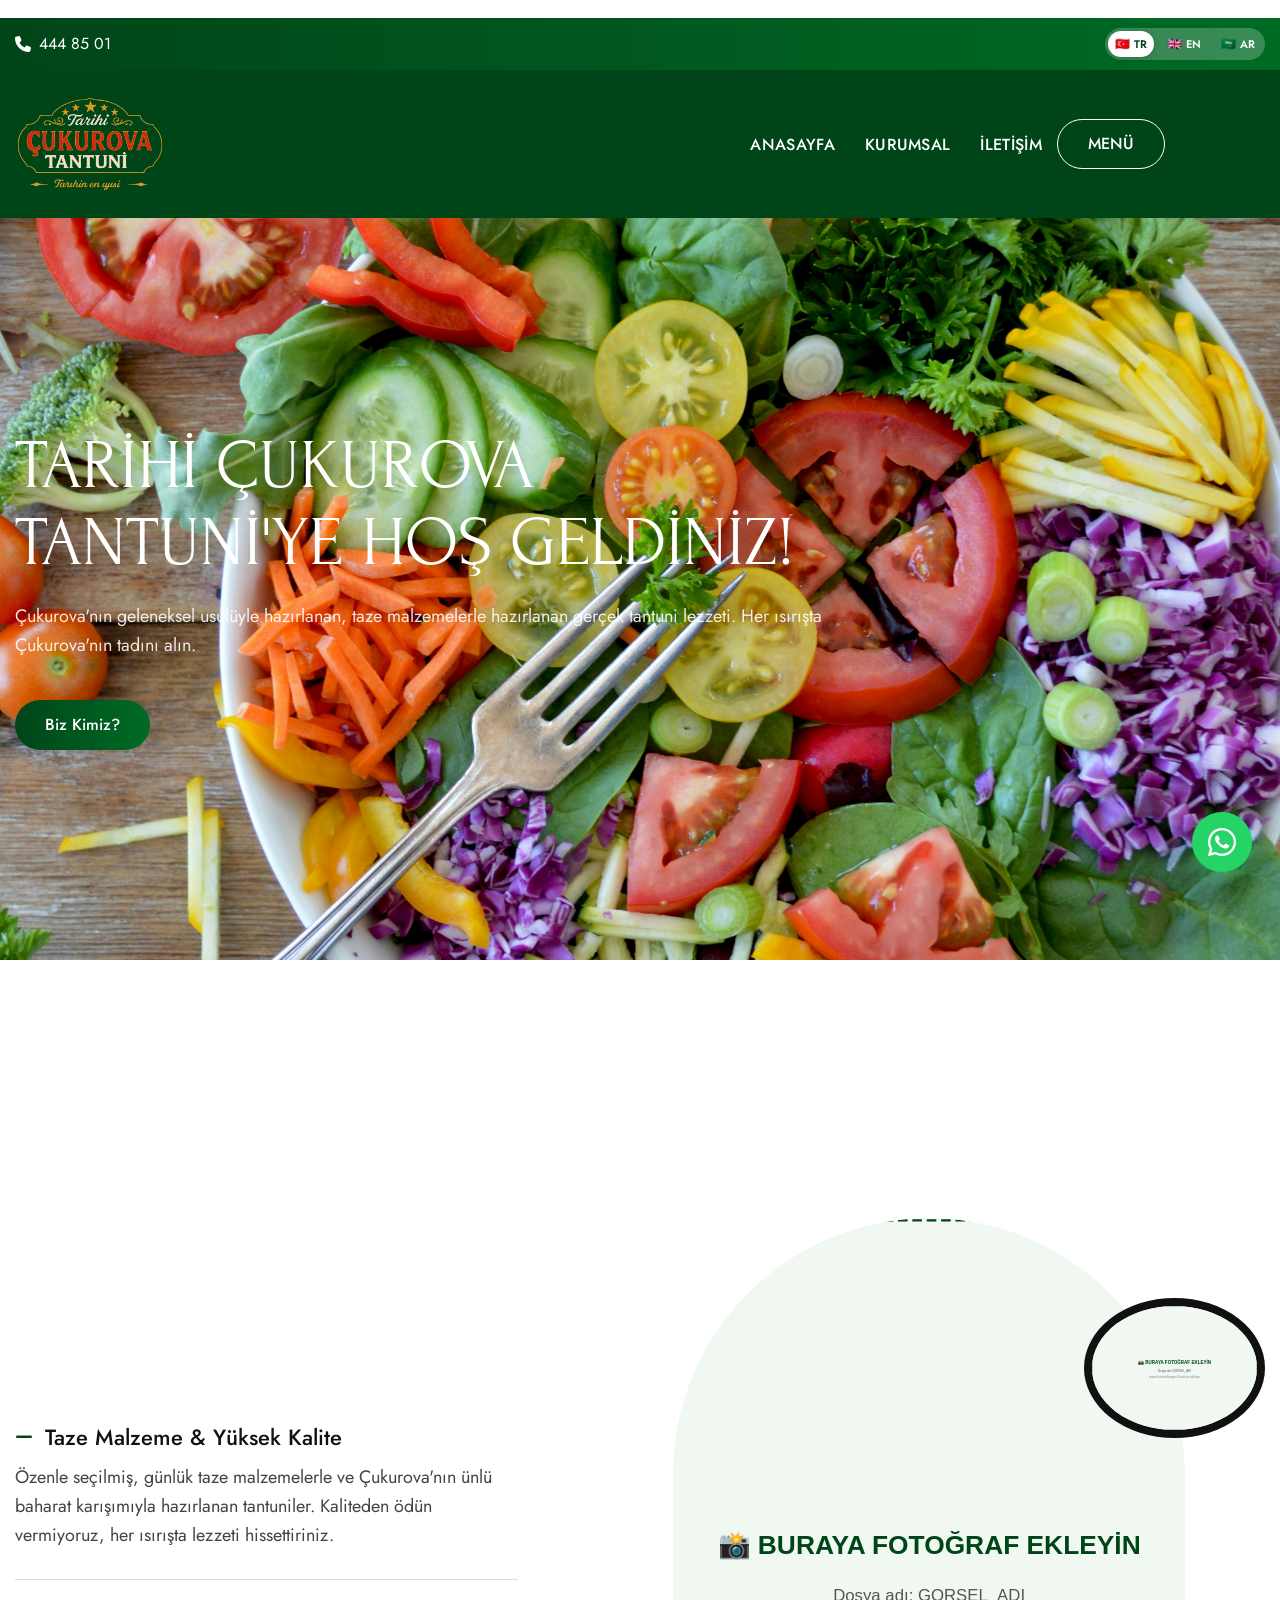
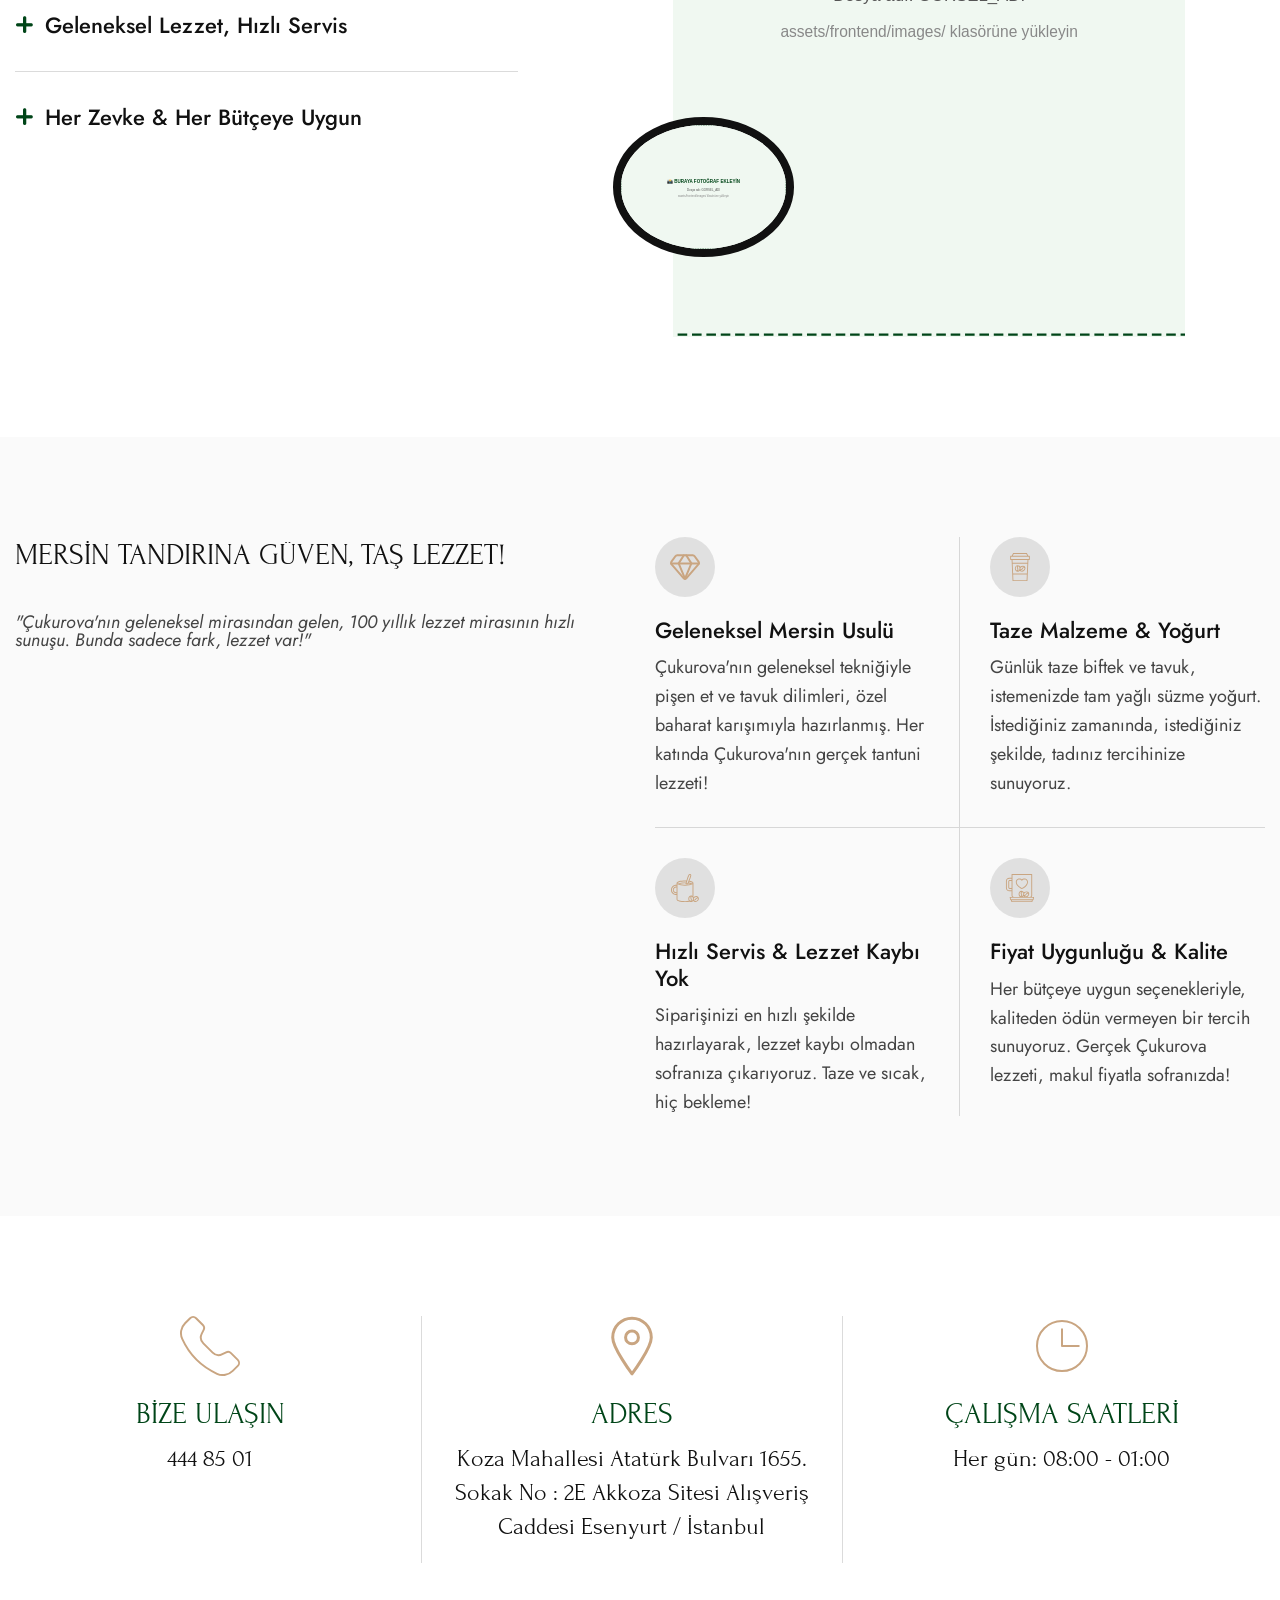
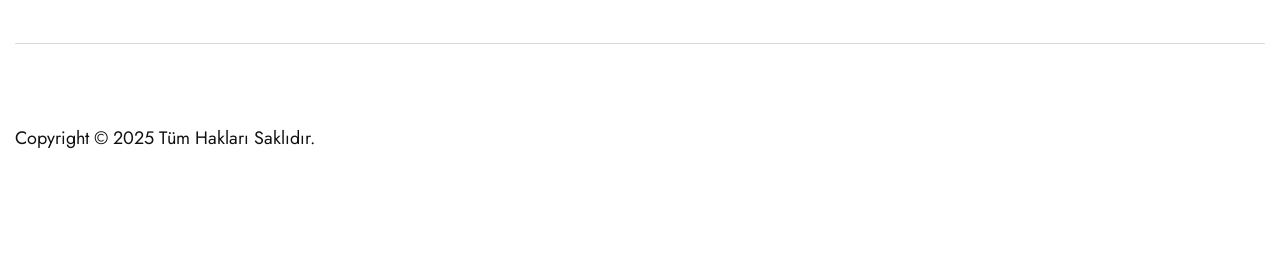
==== index.html @ ad4b55c4 "Moved luuma.com.tr contents to root directory for Vercel deployment" ====
﻿﻿<!DOCTYPE html><html lang="tr"><head>
	<!-- Meta -->
	<meta charset="utf-8">
	<meta http-equiv="X-UA-Compatible" content="IE=edge">
	<meta name="viewport" content="width=device-width, initial-scale=1.0, maximum-scale=1">
	<meta name="description" content="Tarihi Çukurova Tantuni - Çukurova'nın geleneksel usulüyle hazırlanan günlük taze ve nefis tantuni lezzetleri.">
	<meta name="keywords" content="tantuni, çukurova tantuni, tarihi çukurova tantuni, mersin tantuni, dürüm tantuni, lezzetli tantuni">
	<meta name="author" content="Tarihi Çukurova Tantuni">
	<!-- Page Title -->
	<title>Tarihi Çukurova Tantuni - Gerçek Tantuni Lezzeti</title>
	<!-- Favicon Icon -->

	<link rel="icon" href="assets/frontend/images/favicon.ico?v=3" type="image/x-icon">
	<link rel="shortcut icon" href="assets/frontend/images/favicon.ico?v=3" type="image/x-icon">
	<!-- Google Fonts Css-->
	<link rel="preconnect" href="https://fonts.googleapis.com/">
	<link rel="preconnect" href="https://fonts.gstatic.com/" crossorigin="">
	<link href="https://fonts.googleapis.com/css2?family=Forum&family=Jost:ital,wght@0,100..900;1,100..900&display=swap" rel="stylesheet">
	<link rel="stylesheet" href="https://cdnjs.cloudflare.com/ajax/libs/font-awesome/6.7.2/css/all.min.css" crossorigin="anonymous" referrerpolicy="no-referrer">
	<!-- Bootstrap Css -->
	<link href="assets/frontend/css/bootstrap.min_v%3D20260615.css" rel="stylesheet" media="screen">
	<!-- SlickNav Css -->
	<link href="assets/frontend/css/slicknav.min_v%3D20260615.css" rel="stylesheet">
	<!-- Swiper Css -->
	<link rel="stylesheet" href="assets/frontend/css/swiper-bundle.min_v%3D20260615.css">
	<!-- Font Awesome Icon Css-->
	<!-- Animated Css -->
	<link href="assets/frontend/css/animate_v%3D20260615.css" rel="stylesheet">
	<!-- Main Custom Css -->
	<link href="assets/frontend/css/custom_v=20260615.css?v=4" rel="stylesheet" media="screen">
    
	<script>
		var base_url="https://cukurovatantuni.com/";
	</script>

</head>
<body>


<!-- Topbar Section Start -->
<div class="topbar">
	<div class="container">
		<div class="row align-items-center">
			<div class="col-7 col-md-9">
				<!-- Topbar Contact Information Start -->
				<div class="topbar-contact-info">
					<ul>
						<li><a href="tel:4448501"><i class="fa-solid fa-phone" style="margin-right:8px;"></i>444 85 01</a></li>
						<li class="d-none"><img src="assets/frontend/images/icon-location.svg" alt="">8502 Preston Rd. Inglewood, Maine 98380</li>
					</ul>
				</div>
				<!-- Topbar Contact Information End -->
			</div>

			<div class="col-5 col-md-3">
				<!-- Topbar Language Start -->
				<div class="topbar-language-box notranslate" translate="no">
					<div class="topbar-language-switch notranslate" translate="no" aria-label="Dil seçimi">
						<button type="button" class="lang-flag-btn notranslate" translate="no" data-lang="tr" aria-label="Türkçe">
							<span class="flag-emoji" translate="no">🇹🇷</span><span class="lang-text" translate="no">TR</span>
						</button>
						<button type="button" class="lang-flag-btn notranslate" translate="no" data-lang="en" aria-label="English">
							<span class="flag-emoji" translate="no">🇬🇧</span><span class="lang-text" translate="no">EN</span>
						</button>
						<button type="button" class="lang-flag-btn notranslate" translate="no" data-lang="ar" aria-label="العربية">
							<span class="flag-emoji" translate="no">🇸🇦</span><span class="lang-text" translate="no">AR</span>
						</button>
					</div>
					<div id="google_translate_element"></div>
				</div>
				<!-- Topbar Language End -->
			</div>
		</div>
	</div>
</div>
<!-- Topbar Section End -->

<!-- Header Start -->
<header class="main-header">
	<div class="header-sticky">
		<nav class="navbar navbar-expand-lg">
			<div class="container">
				<!-- Logo Start -->
				<a class="navbar-brand" href="index.html">
					<img width="150" src="assets/frontend/images/logo.png?v=3" alt="Tarihi Çukurova Tantuni">
				</a>
				<!-- Logo End -->

				<!-- Main Menu Start -->
				<div class="collapse navbar-collapse main-menu">
					<div class="nav-menu-wrapper">
						<ul class="navbar-nav mr-auto" id="menu">
						<li class="nav-item"><a class="nav-link" href="index.html">ANASAYFA</a></li>
						<li class="nav-item"><a class="nav-link" href="kurumsal/index.html">KURUMSAL</a></li>
					<li class="nav-item highlighted-menu"><a class="nav-link" href="menu/index.html" role="menuitem" tabindex="0">MENÜ</a></li>
					<li class="nav-item"><a class="nav-link" href="iletisim/index.html">İLETİŞİM</a></li>
					<div class="header-button-box">
						<!-- Header Btn Start -->
					<div class="header-btn">
						<a href="menu/index.html" class="btn-default btn-highlighted">MENÜ</a>
					</div>
					<!-- Header Btn End -->

						<!-- Header Sidebar Btn Start -->
						<div class="header-sidebar-btn">
							<!-- Toggle Button trigger modal Start -->
							<button class="btn btn-popup" type="button" data-bs-toggle="offcanvas" data-bs-target="#offcanvasRight" aria-controls="offcanvasRight"><img src="images/header-sidebar-btn.svg/index.html" alt=""></button>
							<!-- Toggle Button trigger modal End -->

							<!-- Header Sidebar Start -->
							<div class="offcanvas offcanvas-end" tabindex="-1" id="offcanvasRight">
								<button type="button" class="btn-close" data-bs-dismiss="offcanvas" aria-label="Close"></button>

								<!-- Offcanvas Body Start -->
								<div class="offcanvas-body">
									<!-- Header Title Box Start -->
									<div class="header-title-box">
										<h2>TARİHİ ÇUKUROVA TANTUNİ</h2>
										<p>İstanbul Bahçeşehir'de geleneksel Mersin usulü, taze ve kaliteli malzemelerle hazırlanan eşsiz tantuni lezzetini sunuyoruz.</p>
									</div>
									<!-- Header Title Box End -->

									<!-- Header Sidebar Info Start -->
									<div class="header-sidebar-info">
										<h2><a href="tel:4448501">444 85 01</a></h2>
										<ul>
											<li>Koza Mahallesi Atatürk Bulvarı 1655. Sokak No : 2E Akkoza Sitesi Alışveriş Caddesi Esenyurt / İstanbul</li>
										</ul>
									</div>
									<!-- Header Sidebar Info End -->

									<!-- Header Sidebar Timing Start -->
									<div class="header-sidebar-timing">
										<ul>
											<li>Her Gün: 08:00 - 01:00</li>
										</ul>
									</div>
									<!-- Header Sidebar Timing End -->

									<!-- Header Sidebar Social List Start -->
									<div class="header-sidebar-social-list">
										<ul>
											<li><a href="https://www.instagram.com/tarihicukurova.tantuni?igsh=MWNnMGV3MHI3azEzeg==" target="_blank"><i class="fa-brands fa-instagram"></i></a></li>
											<li><a href="#"><i class="fa-brands fa-facebook-f"></i></a></li>
											<li><a href="#"><i class="fa-brands fa-dribbble"></i></a></li>
										</ul>
									</div>
									<!-- Header Sidebar Social List End -->
								</div>
								<!-- Offcanvas Body End -->
							</div>
							<!-- Header Sidebar End -->
						</div>
						<!-- Header Sidebar Btn End -->
					</div>
					<!-- Header Button Box End -->
				</div>
				<!-- Main Menu End -->
				<div class="navbar-toggle"></div>
			</div>
		</nav>
		<div class="responsive-menu"></div>
	</div>
</header>
<!-- Header End -->
   <!-- Hero Section Start -->
   <div class="hero hero-slider-layout">
        <div class="swiper">
            <div class="swiper-wrapper">
                <!-- Hero Slide Start -->
                <div class="swiper-slide">
                    <div class="hero-slide slide-1">
                        <div class="container">
                            <div class="row align-items-center">
                                <div class="col-lg-8 col-md-10">
                                    <!-- Hero Content Start -->
                                    <div class="hero-content">
                                        <!-- Section Title Start -->
                                        <div class="section-title">
                                          
                                            <h1 class="wow fadeInUp" data-wow-delay="0.1s">TARİHİ ÇUKUROVA TANTUNİ'YE HOŞ GELDİNİZ!</h1>
                                            <p class="wow fadeInUp" data-wow-delay="0.2s">Çukurova'nın geleneksel usulüyle hazırlanan, taze malzemelerle hazırlanan gerçek tantuni lezzeti. Her ısırışta Çukurova'nın tadını alın.</p>
                                        </div>
                                        <!-- Section Title End -->
                                        
                                        <!-- Hero Button Start -->
                                        <div class="hero-btn wow fadeInUp" data-wow-delay="0.4s">
                                            <a href="kurumsal/index.html" class="btn-default">Biz Kimiz?</a>
                                         
                                        </div>
                                        <!-- Hero Button End -->
                                    </div>
                                    <!-- Hero Content End -->
                                </div>
                            </div>
                        </div>
                    </div>
                </div>
                <!-- Hero Slide End -->

                <!-- Hero Slide Start -->
                <div class="swiper-slide">
                    <div class="hero-slide slide-2">
                        <div class="container">
                            <div class="row align-items-center">
                                <div class="col-lg-8 col-md-10">
                                    <!-- Hero Content Start -->
                                    <div class="hero-content">
                                        <!-- Section Title Start -->
                                        <div class="section-title">
                                
                                            <h1 class="wow fadeInUp" data-wow-delay="0.1s">TAZELIK VE KALİTE BİR ARADA</h1>
                                            <p class="wow fadeInUp" data-wow-delay="0.2s">Bizim tantunilerimiz sadece yemek değil, Çukurova'nın tarihsel lezzet mirasıdır. Günlük taze malzeme ve özel baharat karışımıyla hazırlıyor, sevgimizle sunuyoruz.</p>
                                        </div>
                                        <!-- Section Title End -->
                                        
                                        <!-- Hero Button Start -->
                                        <div class="hero-btn wow fadeInUp" data-wow-delay="0.4s">
                                            <a href="menu/index.html" class="btn-default">Menüyü Gör</a>
                                        
                                        </div>
                                        <!-- Hero Button End -->
                                    </div>
                                    <!-- Hero Content End -->
                                </div>
                            </div>
                        </div>
                    </div>
                </div>
                <!-- Hero Slide End -->
            </div>
        </div>
    </div>
    <!-- Hero Section End -->

 

    <!-- About us Section Start -->
    <div class="our-offers">
        <div class="container">
            <div class="row align-items-center">
                <div class="col-lg-5">
                    <!-- Our Offers Content Start -->
                    <div class="our-offers-content">
                        <!-- Section Title Start -->
                     
                        <!-- Section Title End -->

                        <!-- Offer Accordian Start -->
                        <div class="offers-accordion" id="offer-accordion">
                            <!-- Offer Accordian Item Start -->
                            <div class="accordion-item wow fadeInUp" data-wow-delay="0.4s">
                                <h2 class="accordion-header" id="offersheading1">
                                    <button class="accordion-button" type="button" data-bs-toggle="collapse" data-bs-target="#offerscollapse1" aria-expanded="true" aria-controls="offerscollapse1">
                                    Taze Malzeme & Yüksek Kalite
                                    </button>
                                </h2>
                                <div id="offerscollapse1" class="accordion-collapse collapse show" aria-labelledby="offersheading1" data-bs-parent="#offer-accordion">
                                    <div class="accordion-body">
                                        <p>Özenle seçilmiş, günlük taze malzemelerle ve Çukurova'nın ünlü baharat karışımıyla hazırlanan tantuniler. Kaliteden ödün vermiyoruz, her ısırışta lezzeti hissettiriniz.</p>
                                    </div>
                                </div>
                            </div>

                            <div class="accordion-item wow fadeInUp" data-wow-delay="0.8s">
                                <h2 class="accordion-header" id="offersheading3">
                                    <button class="accordion-button collapsed" type="button" data-bs-toggle="collapse" data-bs-target="#offerscollapse3" aria-expanded="true" aria-controls="offerscollapse3">
                                    Geleneksel Lezzet, Hızlı Servis
                                    </button>
                                </h2>
                                <div id="offerscollapse3" class="accordion-collapse collapse" aria-labelledby="offersheading3" data-bs-parent="#offer-accordion">
                                    <div class="accordion-body">
                                        <p>Yüz yıldan daha eski Çukurova geleneksel usulüyle hazırlanan tantunilerimiz, modern hizmet anlayışıyla sizin sofranıza getiriliyor. Lezzet kaybı yok, sadece tat var!</p>
                                    </div>
                                </div>
                            </div>


                            <!-- Offer Accordian Item End -->
                            
                            <!-- Offer Accordian Item Start -->
                            <div class="accordion-item wow fadeInUp" data-wow-delay="0.6s">
                                <h2 class="accordion-header" id="offersheading2">
                                    <button class="accordion-button collapsed" type="button" data-bs-toggle="collapse" data-bs-target="#offerscollapse2" aria-expanded="true" aria-controls="offerscollapse2">
                                    Her Zevke & Her Bütçeye Uygun
                                    </button>
                                </h2>
                                <div id="offerscollapse2" class="accordion-collapse collapse" aria-labelledby="offersheading2" data-bs-parent="#offer-accordion">
                                    <div class="accordion-body">
                                        <p>Et, tavuk, dürüm, somun ekmek... Her bütçeye ve her zevke uygun seçenekler sunuyoruz. Dolu bir öğün mı, hafif bir atıştırmalık mı? Seçim sizin!</p>
                                    </div>
                                </div>
                            </div>
                            <!-- Offer Accordian Item End -->
                            
                            <!-- Offer Accordian Item Start -->
                           
                            <!-- Offer Accordian Item End -->
                        </div>
                        <!-- Offer Accordian End -->

                      
                        <!-- Offer Button End -->
                    </div>
                    <!-- Our Offers Content End -->
                </div>
                
                <div class="col-lg-7">
                    <!-- Our Offer Images Start -->
                    <div class="our-offers-images">
                        <!-- Offer Image Start -->
                        <div class="offer-image">
                            <figure class="image-anime">
                                <img src="assets/frontend/images/gorsel-yer-tutucusu.svg" alt="Tarihi Çukurova Tantuni">
                            </figure>
                        </div>
                        <!-- Offer Image End -->
                        
                        <!-- Offer Circle Image 1 Start -->
                        <div class="offer-circle-image-1">
                            <figure class="image-anime">
                                <img src="assets/frontend/images/gorsel-yer-tutucusu.svg" alt="Tarihi Çukurova Tantuni">
                            </figure>
                        </div>  
                        <!-- Offer Circle Image 1 End -->
                        
                        <!-- Offer Circle Image 2 Start -->
                        <div class="offer-circle-image-2">
                            <figure class="image-anime">
                                <img src="assets/frontend/images/gorsel-yer-tutucusu.svg" alt="Tarihi Çukurova Tantuni">
                            </figure>
                        </div>
                        <!-- Offer Circle Image 2 End -->
                    </div>
                    <!-- Our Offer Images End -->
                </div>
            </div>
        </div>
    </div>
    <!-- About us Section End -->

    <!-- Why Choose Us Section Start -->
    <div class="why-choose-us light-bg-section">
        <div class="container">
            <div class="row">
                <div class="col-lg-6">
                    <!-- Why Choose Content Start -->
                    <div class="why-choose-content">
                        <!-- Section Title Start -->
                        <div class="section-title">
                         
                            <h2 class="wow fadeInUp" data-wow-delay="0.1s">MERSİN TANDIRINA GÜVEN, TAŞ LEZZET!</h2>
                        </div>
                        <!-- Section Title End -->

                        <!-- Why Choose Button Start -->
                        <div class="why-choose-btn wow fadeInUp" data-wow-delay="0.2s">
                           <i>"Çukurova'nın geleneksel mirasından gelen, 100 yıllık lezzet mirasının hızlı sunuşu. Bunda sadece fark, lezzet var!"</i>
                        </div>
                        <!-- Why Choose Button End -->
                    </div>
                    <!-- Why Choose Content End -->
                </div>

                <div class="col-lg-6">
                    <!-- Why Choose List Start -->
                    <div class="why-choose-list wow fadeInUp" data-wow-delay="0.2s">
                        <!-- Why Choose Item Start -->
                        <div class="why-choose-item">
                            <div class="icon-box">
                                <img src="assets/frontend/images/icon-our-value.svg" alt="">
                            </div>
                            <div class="why-choose-item-content">
                                <h3>Geleneksel Mersin Usulü</h3>
                                <p>Çukurova'nın geleneksel tekniğiyle pişen et ve tavuk dilimleri, özel baharat karışımıyla hazırlanmış. Her katında Çukurova'nın gerçek tantuni lezzeti!</p>
                            </div>
                        </div>
                        <!-- Why Choose Item End -->

                        <!-- Why Choose Item Start -->
                        <div class="why-choose-item">
                            <div class="icon-box">
                                <img src="assets/frontend/images/icon-why-choose-2.svg" alt="">
                            </div>
                            <div class="why-choose-item-content">
                                <h3>Taze Malzeme & Yoğurt</h3>
                                <p>Günlük taze biftek ve tavuk, istemenizde tam yağlı süzme yoğurt. İstediğiniz zamanında, istediğiniz şekilde, tadınız tercihinize sunuyoruz.</p>
                            </div>
                        </div>
                        <!-- Why Choose Item End -->

                        <!-- Why Choose Item Start -->
                        <div class="why-choose-item">
                            <div class="icon-box">
                                <img src="assets/frontend/images/icon-why-choose-3.svg" alt="">
                            </div>
                            <div class="why-choose-item-content">
                                <h3>Hızlı Servis & Lezzet Kaybı Yok</h3>
                                <p>Siparişinizi en hızlı şekilde hazırlayarak, lezzet kaybı olmadan sofranıza çıkarıyoruz. Taze ve sıcak, hiç bekleme!</p>
                            </div>
                        </div>
                        <!-- Why Choose Item End -->

                        <!-- Why Choose Item Start -->
                        <div class="why-choose-item">
                            <div class="icon-box">
                                <img src="assets/frontend/images/icon-why-choose-4.svg" alt="">
                            </div>
                            <div class="why-choose-item-content">
                                <h3>Fiyat Uygunluğu & Kalite</h3>
                                <p>Her bütçeye uygun seçenekleriyle, kaliteden ödün vermeyen bir tercih sunuyoruz. Gerçek Çukurova lezzeti, makul fiyatla sofranızda!</p>
                            </div>
                        </div>
                        <!-- Why Choose Item End -->


                      
                        <!-- Why Choose Item End -->
                    </div>
                    <!-- Why Choose List End -->
                </div>
            </div>
        </div>
    </div>
    <!-- Why Choose Us Section End -->


    <!-- Our Pricing Section End -->
     <!-- Instagram Bölümü - Şimdilik Gizli (ileride aktif edilebilir) -->
     <div class="row ig d-none" style="display:none !important;">

<!-- Elfsight Instagram Feed | Untitled Instagram Feed -->
<div class="elfsight-app-528a0d3a-6e86-4a70-9814-89edbe15efd9" data-elfsight-app-lazy=""></div>

     </div>
     <!-- Instagram Bölümü Sonu -->

     

    <!-- Interactive Process Layout Start -->
    <div class="interactive interactive-process-layout d-none">
        <!-- Interactive Process Wrapper Start -->
        <div class="interactive-interactive-process-wrapper interactive-wrapper">
            <div class="interactive-con">
                <!-- Interactive Inner Grid Start -->
                <div class="interactive-con-inner interactive-grid">
                    <!-- Interactive Process Item Start -->
                    <div class="interactive-process-item">
                        <div class="interactive-inner-process activate" data-index="0">
                            <div class="process-content-wap">
                                <div class="process-inner-content-wap">
                                    <p>Open for dining</p>
                                    <h2><a href="#">Full catering</a></h2>
                                </div>
                            </div>
                        </div>
                    </div>
                    <!-- Interactive Process Item End -->
                    
                    <!-- Interactive Process Item Start -->
                    <div class="interactive-process-item">
                        <div class="interactive-inner-process" data-index="1">
                            <div class="process-content-wap">
                                <div class="process-inner-content-wap">
                                    <p>Rituals for focus, health &amp; slowness</p>
                                    <h2><a href="#">Tea selection</a></h2>
                                </div>
                            </div>
                        </div>
                    </div>
                    <!-- Interactive Process Item End -->

                    <!-- Interactive Process Item Start -->
                    <div class="interactive-process-item">
                        <div class="interactive-inner-process" data-index="2">
                            <div class="process-content-wap">
                                <div class="process-inner-content-wap">
                                    <p>Book now</p>
                                    <h2><a href="#">Private dining</a></h2>
                                </div>
                            </div>
                        </div>
                    </div>
                    <!-- Interactive Process Item End -->
                    
                    <!-- Interactive Process Item Start -->
                    <div class="interactive-process-item">
                        <div class="interactive-inner-process" data-index="3">
                            <div class="process-content-wap">
                                <div class="process-inner-content-wap">
                                    <p>Come's to diner now</p>
                                    <h2><a href="#">Laguna beach</a></h2>
                                </div>
                            </div>
                        </div>
                    </div>
                    <!-- Interactive Process Item End -->
                </div>
                <!-- Interactive Inner Grid End -->

                <!-- Interactive Process Image Start -->
                <div class="interactive-process-list-image">
                    <div class="interactive-process-image img-0 show" data-bg="images/interactive-process-image-1.jpg" style="background-image: url('images/interactive-process-image-1.jpg/index.html');"></div>
                    <div class="interactive-process-image img-1" data-bg="images/interactive-process-image-2.jpg" style="background-image: url('images/interactive-process-image-2.jpg/index.html');"></div>
                    <div class="interactive-process-image img-2" data-bg="images/interactive-process-image-3.jpg" style="background-image: url('images/interactive-process-image-3.jpg/index.html');"></div>
                    <div class="interactive-process-image img-3" data-bg="images/interactive-process-image-4.jpg" style="background-image: url('images/interactive-process-image-4.jpg/index.html');"></div>
                </div>
                <!-- Interactive Process Image End -->
            </div>
        </div>
        <!-- Interactive Process Wrapper End -->
    </div>
    <!-- Interactive Process Layout End -->



<!-- Main Footer Section Start -->
<footer class="main-footer parallaxie">
	<div class="container">
		<div class="row">
			<div class="col-lg-12">
				<!-- Footer Contact List Start -->
				<div class="footer-contact-list">
					<!-- Footer Contact Item Start -->
					<div class="footer-contact-item">
						<div class="icon-box">
							<img src="assets/frontend/images/icon-phone-accent.svg" alt="">
						</div>
						<div class="footer-contact-detail">
							<h3>BİZE ULAŞIN</h3>
							<p><a href="tel:4448501">444 85 01</a></p>
						</div>
						
					</div>
					<!-- Footer Contact Item End -->

					<!-- Footer Contact Item Start -->
					<div class="footer-contact-item ">
						<div class="icon-box">
							<img src="assets/frontend/images/icon-location-accent.svg" alt="">
						</div>
						<div class="footer-contact-detail">
							<h3>ADRES</h3>
							<p>Koza Mahallesi Atatürk Bulvarı 1655. Sokak No : 2E Akkoza Sitesi Alışveriş Caddesi Esenyurt / İstanbul</p>
						</div>
						
					</div>
					<!-- Footer Contact Item End -->

					<!-- Footer Contact Item Start -->
					<div class="footer-contact-item">
						<div class="icon-box">
							<img src="assets/frontend/images/icon-clock-accent.svg" alt="">
						</div>
						<div class="footer-contact-detail">
							<h3>ÇALIŞMA SAATLERİ</h3>
							<p>Her gün: 08:00 - 01:00</p>

						</div>
					
					</div>
					<!-- Footer Contact Item End -->
				</div>
				<!-- Footer Contact List End -->
			</div>

			<div class="col-lg-12">
				<!-- Footer Copyright Start -->
				<div class="footer-copyright">
					<!-- Footer Copyright Text Start -->
					<div class="footer-copyright-text order-md-1 order-1">
						<p>Copyright © 2025 Tüm Hakları Saklıdır. </p>
					</div>
					<!-- Footer Copyright Text End -->

					<!-- Footer Logo Start -->
					<div class="footer-logo order-md-2 order-1">
				
					</div>
					<!-- Footer Logo End -->

					<!-- Footer Social Links Start -->
					
					<!-- Footer Social Links End -->
				</div>
				<!-- Footer Copyright End -->
			</div>
		</div>
	</div>
</footer>
<!-- Main Footer Section End -->

<!-- Jquery Library File -->
<script src="assets/frontend/js/jquery-3.7.1.min_v%3D20260615.js"></script>
<!-- Bootstrap js file -->
<script src="assets/frontend/js/bootstrap.min_v%3D20260615.js"></script>
<!-- SlickNav js file -->
<script src="assets/frontend/js/jquery.slicknav_v%3D20260615.js"></script>
<!-- Swiper js file -->
<script src="assets/frontend/js/swiper-bundle.min_v%3D20260615.js"></script>
<!-- Isotop js file -->
<script src="assets/frontend/js/isotope.min_v%3D20260615.js"></script>
<!-- SmoothScroll -->
<script src="assets/frontend/js/gsap.min_v%3D20260615.js"></script>
<script src="assets/frontend/js/ScrollTrigger.min_v%3D20260615.js" defer></script>
<!-- Wow js file -->
<script src="assets/frontend/js/wow.min_v%3D20260615.js"></script>
<!-- Main Custom js file -->
<script src="assets/frontend/js/function_v%3D20260615.js"></script>
<script>
	function googleTranslateElementInit() {
		new google.translate.TranslateElement({
			pageLanguage: 'tr',
			includedLanguages: 'tr,en,ar',
			layout: google.translate.TranslateElement.InlineLayout.SIMPLE,
			autoDisplay: false
		}, 'google_translate_element');
	}

	(function () {
		function setGoogTransCookie(lang) {
			const value = `/tr/${lang}`;
			const secure = location.protocol === 'https:' ? ';secure' : '';
			document.cookie = `googtrans=${value};path=/;max-age=31536000;samesite=lax${secure}`;
			// Bazı kurulumlarda domain cookie de bekleniyor, varsa ayrıca set edelim
			const host = location.hostname;
			if (host && host.indexOf('.') > -1) {
				document.cookie = `googtrans=${value};path=/;domain=.${host};max-age=31536000;samesite=lax${secure}`;
			}
		}

		function getCurrentLang() {
			const match = document.cookie.match(/(?:^|;\s*)googtrans=([^;]+)/);
			if (!match || !match[1]) return 'tr';
			const value = decodeURIComponent(match[1]); // /tr/en
			const parts = value.split('/');
			return parts[2] || 'tr';
		}

		function setActiveLangButton(lang) {
			document.querySelectorAll('.lang-flag-btn').forEach((btn) => {
				btn.classList.toggle('active', btn.getAttribute('data-lang') === lang);
			});
		}

		function applyLang(lang) {
			const combo = document.querySelector('.goog-te-combo');
			setGoogTransCookie(lang);
			if (combo) {
				combo.value = lang;
				combo.dispatchEvent(new Event('change'));
			}
			setActiveLangButton(lang);
			localStorage.setItem('cukurova_topbar_lang', lang);
			return !!combo;
		}

		document.addEventListener('click', function (e) {
			const btn = e.target.closest('.lang-flag-btn');
			if (!btn) return;
			const lang = btn.getAttribute('data-lang') || 'tr';
			const current = getCurrentLang();
			if (current === lang) {
				setActiveLangButton(lang);
				return;
			}
			// Google combo henüz yüklenmediyse kısa bekleme ile tekrar dene
			if (!applyLang(lang)) {
				let tries = 0;
				const t = setInterval(() => {
					tries++;
					if (applyLang(lang) || tries > 20) clearInterval(t);
				}, 150);
			}

			// Cookie tabanlı çevirinin her durumda devreye girmesi için yenile
		});

		document.addEventListener('DOMContentLoaded', function () {
			const savedLang = localStorage.getItem('cukurova_topbar_lang');
			const cookieLang = getCurrentLang();
			const initialLang = savedLang || cookieLang || 'tr';
			setActiveLangButton(initialLang);

			let tries = 0;
			const t = setInterval(() => {
				tries++;
				const combo = document.querySelector('.goog-te-combo');
				if (combo) {
					if (initialLang && combo.value !== initialLang) {
						combo.value = initialLang;
						combo.dispatchEvent(new Event('change'));
					}
					clearInterval(t);
				}
				if (tries > 40) clearInterval(t);
			}, 150);
		});
	})();
</script>
<script src="https://translate.google.com/translate_a/element.js?cb=googleTranslateElementInit" async></script>


<script>
 const observer = new MutationObserver(function(mutations) {
    mutations.forEach(function(mutation) {
      const elfsightLink = document.querySelector('a[href*="elfsight.com"]');
      if (elfsightLink) {
        elfsightLink.remove();
        observer.disconnect();
      }
    });
  });

  observer.observe(document.body, { childList: true, subtree: true });
</script>

<!-- WhatsApp Floating Button -->
<a href="https://wa.me/4448501" target="_blank" class="whatsapp-float" title="WhatsApp ile ulaşın">
    <i class="fa-brands fa-whatsapp"></i>
</a>
<style>
.whatsapp-float {
    position: fixed;
    bottom: 28px;
    right: 28px;
    z-index: 9999;
    background: #25D366;
    color: #fff;
    border-radius: 50%;
    width: 60px;
    height: 60px;
    display: flex;
    align-items: center;
    justify-content: center;
    font-size: 32px;
    box-shadow: 0 4px 20px rgba(37,211,102,0.45);
    transition: transform 0.2s ease, box-shadow 0.2s ease;
    text-decoration: none;
}
.whatsapp-float:hover {
    transform: scale(1.12);
    box-shadow: 0 6px 28px rgba(37,211,102,0.65);
    color: #fff;
}
.whatsapp-float i {
    line-height: 1;
}
</style>
<!-- WhatsApp Floating Button End -->

</body></html>
---- assets/frontend/css/custom_v=20260615.css ----
:root{
	--primary-color				: #111111;
	--secondary-color			: #FFFFFF;
	--text-color				: #444444;
	--accent-color				: #004518;
	--accent-secondary-color	: #006b25;
	--divider-color				: #00000024;
	--dark-divider-color		: #0000001A;
	--error-color				: rgb(230, 87, 87);
	--default-font				: "Jost", serif;
	--accent-font				: "Forum", serif;
}

/************************************/
/*** 	   02. General css		  ***/
/************************************/

html {
	margin-top: 0px !important;
	top: 0px !important;
}

body{
	font-family: var(--default-font);
	font-size: 18px;
	font-weight: 400;
	line-height: 1em;
	background-color: var(--secondary-color);
	color: var(--text-color);
	top: 0px !important; /* Google Translate'in eklediği üst boşluğu engellemek için */
	position: static !important;
}

/* Google Translate üst barını tamamen gizleme */
.skiptranslate,
iframe.goog-te-banner-frame,
.goog-te-banner-frame,
#goog-gt-tt {
	display: none !important;
}

::-webkit-scrollbar-track{
	background-color: var(--primary-color);
	border-left: 1px solid var(--primary-color);
}
::-webkit-scrollbar{
	width: 7px;
	background-color: var(--primary-color);
}
::-webkit-scrollbar-thumb{
	background: var(--accent-color);
}

::selection{
	color: var(--secondary-color);
	background-color: var(--primary-color);
	filter: invert(1);
}

p{
	line-height: 1.6em;
	margin-bottom: 1.4em;
}

h1,
h2,
h3,
h4,
h5,
h6{
	margin : 0;
	font-weight: 500;
	line-height: 1.2em;
	color: var(--primary-color);
}

figure{
	margin: 0;
}

img{
	max-width: 100%;
}

a{
	text-decoration: none;
}

a:hover{
	text-decoration: none;
	outline: 0;
}

a:focus{
	text-decoration: none;
	outline: 0;
}

html,
body{
	width: 100%;
	overflow-x: clip;
}

.container{
	max-width: 1300px;
}

.container,
.container-fluid,
.container-lg,
.container-md,
.container-sm,
.container-xl,
.container-xxl{
    padding-right: 15px;
    padding-left: 15px;
}

.image-anime{
	position: relative;
	overflow: hidden;
}

.image-anime:after{
	content: "";
	position: absolute;
    width: 200%;
    height: 0%;
    left: 50%;
    top: 50%;
    background-color: rgba(255,255,255,.3);
    transform: translate(-50%,-50%) rotate(-45deg);
    z-index: 1;
}

.image-anime:hover:after{
    height: 250%;
    transition: all 600ms linear;
    background-color: transparent;
}

.reveal{
	position: relative;
    display: -webkit-inline-box;
    display: -ms-inline-flexbox;
    display: inline-flex;
    visibility: hidden;
    overflow: hidden;
}

.reveal img{
    height: 100%;
    width: 100%;
    -o-object-fit: cover;
    object-fit: cover;
    -webkit-transform-origin: left;
    transform-origin: left;
}

.row{
    margin-right: -15px;
    margin-left: -15px;
}

.row > *{
	padding-right: 15px;
	padding-left: 15px;
}

.row.no-gutters{
    margin-right: 0px;
    margin-left: 0px;
}

.row.no-gutters > *{
    padding-right: 0px;
    padding-left: 0px;
}

.btn-default{
	position: relative;
	display: inline-block;
	font-size: 16px;
	font-weight: 500;
	line-height: 1em;
	text-transform: capitalize;
	background: linear-gradient(90deg, var(--accent-color) 0%, var(--accent-secondary-color) 50%, var(--accent-color) 100%);
	background-size: 200% auto;
	color: var(--secondary-color);
	border: none;
	border-radius: 100px;
	padding: 17px 30px;
	overflow: hidden;
	transition: all 0.4s ease-in-out;
	z-index: 1;
}

.btn-default:hover{
	background-position: right center;
}

.btn-default.btn-highlighted{
	background: transparent;
	border: 1px solid var(--accent-color);
	color: var(--accent-color);
	padding: 16px 30px;
}

.btn-default.btn-highlighted:hover{
	color: var(--secondary-color);
}

.btn-default.btn-highlighted:before{
	content: "";
	position: absolute;
	top: 0;
	bottom: 0;
  	left: 50%;
  	right: 50%;
  	opacity: 0;
	background: linear-gradient(90deg, var(--accent-color) 0%, var(--accent-secondary-color) 100%);
	border-radius: 100px;
	transition: all 0.4s ease-in-out;
	z-index: -1;
}
  
.btn-default.btn-highlighted:hover:before{
	left: -5px;
  	right: -5px;
	opacity: 1;
}

.readmore-btn{
	position: relative;
	font-size: 16px;
	font-weight: 500;
	line-height: 1.4em;
	color: var(--accent-color);
	text-transform: capitalize;
	display: inline-block;
	padding-right: 30px;
	transition: all 0.4s ease-in-out;
}

.readmore-btn::before{
	content: '\f178';
    position: absolute;
	right: 0;
    top: 50%;
	font-family: 'Font Awesome 6 Free';
    font-size: 16px;
    line-height: normal;
    font-weight: 600;
	color: var(--accent-color);
	background-position: center center;
	border-radius: 50%;
	transform: translate(-3px, -50%);
	transition: all 0.4s ease-in-out;
}

.readmore-btn:hover{
	color: var(--primary-color);
}

.readmore-btn:hover::before{
	color: var(--primary-color);
	transform: translate(0, -50%);
}

.cb-cursor:before{
	background: linear-gradient(90deg, var(--accent-color) 0%, var(--accent-secondary-color) 100%);
}

.preloader{
	position: fixed;
	top: 0;
	left: 0;
	right: 0;
	bottom: 0;
	z-index: 1000;
	background: linear-gradient(90deg, var(--accent-color) 0%, var(--accent-secondary-color) 100%);
	display: flex;
	align-items: center;
	justify-content: center;
}

.loading-container,
.loading{
	height: 100px;
	position: relative;
	width: 100px;
	border-radius: 100%;
}

.loading-container{
	margin: 40px auto;
}

.loading{
	border: 1px solid transparent;
	border-color: transparent var(--secondary-color) transparent var(--secondary-color);
	animation: rotate-loading 1.5s linear 0s infinite normal;
	transform-origin: 50% 50%;
}

.loading-container:hover .loading,
.loading-container .loading{
	transition: all 0.5s ease-in-out;
}

#loading-icon{
	position: absolute;
	top: 50%;
	left: 50%;
	max-width: 66px;
	transform: translate(-50%, -50%);
}

@keyframes rotate-loading{
	0%{
		transform: rotate(0deg);
	}

	100%{
		transform: rotate(360deg);
	}
}

.light-bg-section{
	position: relative;
}

.light-bg-section::after{
	content: '';
	position: absolute;
	top: 0;
	left: 0;
	bottom: 0;
	right: 0;
	background: var(--primary-color);
	opacity: 2%;
	z-index: 0;
}

.light-bg-section .container{
	position: relative;
	z-index: 1;
}

.section-row{
	margin-bottom: 80px;
}

.section-row .section-title{
	margin-bottom: 0;
}

.section-row .section-title{
	width: 100%;
	max-width: 650px;
	margin: 0 auto;
	text-align: center;
}

.section-btn{
	text-align: end;
}

.section-title-content p{
	margin: 0;
}

.section-title{
	margin-bottom: 40px;
}

.section-title h3{
	position: relative;
	display: inline-block;
	font-size: 16px;
    font-weight: 500;
	line-height: 1.6em;
    text-transform: capitalize;
    color: var(--primary-color);
	padding-left: 30px;
    margin-bottom: 10px;
}

.section-title h3::before{
	content: '';
    position: absolute;
    top: 50%;
    left: 0;
    transform: translateY(-50%);
    background: url('../images/icon-sub-heading.svg');
    background-repeat: no-repeat;
    background-position: left center;
    background-size: cover;
    width: 20px;
    height: 20px;
}

.section-title h1{
	font-family: var(--accent-font);
	font-size: 70px;
	text-transform: uppercase;
	font-weight: 400;
	line-height: 1.1em;
	margin-bottom: 0;
	cursor: none;
}

.section-title h2{
	font-family: var(--accent-font);
	font-size: 30px;
	text-transform: uppercase;
	font-weight: 400;
	margin-bottom: 0;
	cursor: none;
}

.section-title p{
	margin-top: 20px;
	margin-bottom: 0;
}

.help-block.with-errors ul{
	margin: 0;
	text-align: left;
}

.help-block.with-errors ul li{
	color: var(--error-color);
	font-weight: 500;
	font-size: 14px;
}

/************************************/
/**** 	   03. Header css		 ****/
/************************************/

.topbar{
	background: linear-gradient(90deg, var(--accent-color) 0%, var(--accent-secondary-color) 100%);
	padding: 10px 0;
}

.topbar-contact-info ul{
    display: flex;
    list-style: none;
    padding: 0;
    margin: 0;
	gap: 30px;
}

.topbar-contact-info ul li{
	font-size: 16px;
	color: var(--secondary-color);
    display: flex;
    align-items: center;
}

.topbar-contact-info ul li a{
	color: inherit;
	transition: all 0.3s ease-in-out;
	display: inline-flex;
	align-items: center;
	white-space: nowrap;
}

.topbar-contact-info ul li a:hover{
	color: var(--primary-color);
}

.topbar-contact-info ul li img{
	width: 100%;
	max-width: 20px;
	margin-right: 10px;
	transition: all 0.3s ease-in-out;
}

.topbar-contact-info ul li a:hover img{
	filter: brightness(0) invert(1);
}

.topbar-social-links{
	text-align: right;
}

.topbar-social-links ul{
	margin: 0;
	padding: 0;
	list-style: none;
}

.topbar-social-links ul li{
	display: inline-block;
	border-right: 1px solid var(--secondary-color);
	margin-right: 15px;
	padding-right: 15px;
}

.topbar-social-links ul li:last-child{
	border-right: none;
	margin-right: 0px;
	padding-right: 0px;
}

.topbar-social-links ul li a{
	color: inherit;
}

.topbar-social-links ul li a i{
	font-size: 18px;
	color: var(--secondary-color);
	transition: all 0.3s ease-in-out;
}

.topbar-social-links ul li a:hover i{
	color: var(--primary-color);
}

.topbar-language-box{
	display: flex;
	justify-content: flex-end;
	align-items: center;
	min-height: 28px;
	gap: 10px;
}

.topbar-language-switch{
	display: inline-flex;
	align-items: center;
	gap: 6px;
	background: rgba(255,255,255,0.22);
	padding: 3px;
	border-radius: 999px;
}

.lang-flag-btn{
	border: none;
	background: transparent;
	color: var(--secondary-color);
	display: inline-flex;
	align-items: center;
	gap: 4px;
	padding: 4px 7px;
	border-radius: 999px;
	font-size: 11px;
	font-weight: 600;
	cursor: pointer;
	transition: all 0.2s ease-in-out;
}

.lang-flag-btn .flag-emoji{
	font-size: 12px;
	line-height: 1;
}

.lang-flag-btn.active{
	background: #ffffff;
	color: var(--accent-color) !important; /* Seçili olan dilin beyaz arkaplanda okunabilmesi için koyu yeşil yapıldı */
	box-shadow: 0 2px 6px rgba(0,0,0,0.15);
}

.lang-flag-btn:hover{
	background: rgba(255,255,255,0.8);
	color: var(--accent-color) !important; /* Üzerine gelindiğinde de yeşil görünmesi için */
}

#google_translate_element{
	line-height: 1;
	position: absolute;
	width: 1px;
	height: 1px;
	overflow: hidden;
	opacity: 0;
	pointer-events: none;
}

#google_translate_element .goog-te-gadget{
	font-family: var(--default-font) !important;
	font-size: 0 !important;
	color: transparent !important;
}

#google_translate_element .goog-te-gadget-simple{
	background: #ffffff;
	border: 1px solid rgba(86, 60, 50, 0.25) !important;
	border-radius: 8px;
	padding: 4px 8px;
}

#google_translate_element .goog-te-gadget-icon{
	display: none;
}

#google_translate_element .goog-te-menu-value{
	margin: 0 !important;
}

#google_translate_element .goog-te-menu-value span{
	border: none !important;
	color: #563c32 !important;
	font-size: 12px !important;
}

header.main-header{
	position: relative;
	z-index: 100;
}

header.main-header .header-sticky{
	position: relative;
	top: 0;
	z-index: 100;
	background-color: #004518; /* <-- ANASAYFA vb. YAZAN ÜST MENÜNÜN NORMAL ARKAPLAN RENGİ */
}

header.main-header .header-sticky.hide{
	top: -110px;
	/* transform: translateY(-100%); */
	transition: transform 0.4s ease-in-out;
}

header.main-header .header-sticky.active{
	position: fixed;
	top: 0;
	left: 0;
	right: 0;
	border-radius: 0;
    /* transform: translateY(0); */
	background-color: #004518; /* <-- AŞAĞI KAYDIRDIĞINIZDA (SABİTLENDİĞİNDE) ÜST MENÜNÜN ARKAPLAN RENGİ */
	border-bottom: 1px solid var(--divider-color);
}

.navbar{
	padding: 25px 0;
	align-items: center;
}

/* Header içindeki "MENÜ" butonunun koyu yeşil arka planda beyaz görünmesi için düzenleme */
header.main-header .btn-default.btn-highlighted {
	border-color: #ffffff;
	color: #ffffff;
}

header.main-header .btn-default.btn-highlighted:before {
	background: #ffffff; /* Hover yapıldığında genişleyen arka planın beyaz olması için */
}

header.main-header .btn-default.btn-highlighted:hover {
	color: #004518; /* Beyaz arka planda yazının koyu yeşil olması için */
}

.navbar-brand{
	padding: 0;
	margin: 0;
}

.main-menu .nav-menu-wrapper{
	flex: 1;
	text-align: right;
	margin: 0 60px;
}

.main-menu .nav-menu-wrapper > ul{
	align-items: center;
	display: inline-flex;
}

.main-menu ul li{
	margin: 0;
	position: relative;
}

.main-menu ul li.nav-item a{
	font-size: 16px;
	font-weight: 500;
	letter-spacing: 0.02em;
	line-height: normal;
	padding: 15px !important;
	color: #ffffff; /* <-- ANASAYFA / KURUMSAL VB. YAZILARIN RENGİ (Koyu yeşil arka planda okunabilmesi için beyaza çevrildi) */
	text-transform: uppercase;
	transition: all 0.3s ease-in-out;
}

.main-menu ul li.submenu > a:after{
	content: '\f107';
	font-family: 'FontAwesome';
	font-weight: 900;
	font-size: 14px;
	margin-left: 8px;
	margin-top: 4px;
}

.main-menu ul li a:hover,
.main-menu ul li a:focus{
	color: #ffc107; /* <-- YAZILARIN ÜZERİNE FARE İLE GELİNDİĞİNDEKİ RENGİ (Koyu yeşile uyumlu olması için sarı/altın tonuna çevrildi) */
}

.main-menu ul ul{
	visibility: hidden;
	opacity: 0;
	transform: scaleY(0.8);
	transform-origin: top;
	padding: 0;
	margin: 0;
	list-style: none;
	width: 230px;
	border-radius: 20px;
	position: absolute;
	left: 0;
	top: 100%;
	background: linear-gradient(90deg, var(--accent-color) 0%, var(--accent-secondary-color) 100%);
	text-align: left;
	transition: all 0.3s ease-in-out;
}

.main-menu ul li.submenu:first-child ul{
    width: 230px;
}

.main-menu ul ul ul{
	left: 100%;
	top: 0;
	text-align: left;
}
.main-menu ul li:hover > ul{
	visibility: visible;
	opacity: 1;
	transform: scaleY(1);
    padding: 5px 0;
}

.main-menu ul li.submenu ul li.submenu > a:after{
    content: '\f105';
    float: right;
}

.main-menu ul ul li{
	margin: 0;
	padding: 0;
}

.main-menu ul ul li.nav-item a{
	color: var(--secondary-color);
	padding: 6px 20px !important;
	transition: all 0.3s ease-in-out;
}

.main-menu ul li:hover > ul{
	visibility: visible;
	opacity: 1;
	transform: scaleY(1);
    padding: 5px 0;
}

.main-menu ul ul li a:hover,
.main-menu ul ul li a:focus{
	color: var(--primary-color);
	background-color: transparent;
	padding: 6px 20px 6px 23px !important;
}

.main-menu ul li.highlighted-menu{
    display: none;
}

.header-button-box{
	display: flex;
	align-items: center;
}

.header-sidebar-btn .btn-popup{
	position: relative;
	display: flex;
	flex-wrap: wrap;
	z-index: 100;
}

.header-sidebar-btn .offcanvas-backdrop{
	z-index: 100;
}

.header-sidebar-btn .btn-popup{
	padding: 0;
	margin-left: 40px;
	border: none;
}

.header-sidebar-btn .btn-popup img{
	max-width: 36px;
}

body:has(:not(.offcanvas)){
	padding-right: initial !important;
}

body:has(.offcanvas){
	padding-right: 0 !important;
}

.header-sidebar-btn .offcanvas{
	position: fixed;
	top: 0;
	bottom: 0;
	left: auto;
	right: -15px;
	background: var(--primary-color) !important;
	border-radius: 0;
	opacity: 100%;
	width: 100% !important;
	height: 100% !important;
	max-width: 650px;
	border: none;
	padding: 200px 130px 60px;
	transform: translateX(100%) !important;
	z-index: 101;
	transition: all 0.3s ease-in-out !important;
} 

.offcanvas.show:not(.hiding),
.offcanvas.showing{
    transform: translateX(0) !important;
}

.navbar-expand-lg .offcanvas .offcanvas-body{
	text-align: center;
	display: block;
}

.header-sidebar-btn .offcanvas .btn-close{
	position: absolute;
	top: 60px;
	right: 60px;
	background-color: var(--accent-color);
	border-radius: 50%;
	width: 50px;
	height: 50px;
	display: flex;
	align-items: center;
	justify-content: center;
	opacity: 100%;
	box-shadow: none;
	padding: 0;
	transition: all 0.4s ease-in-out;
}

.header-sidebar-btn .offcanvas .btn-close:hover{
	background-color: var(--accent-secondary-color);
}

.header-title-box,
.header-sidebar-info{
	background: url(../images/icon-coffee-beans.svg) no-repeat;
	background-position: center bottom 27px;
	background-size: 16px auto;
	padding-bottom: 70px;
}

.header-title-box h2{
	font-family: var(--accent-font);
	font-size: 44px;
	font-weight: 400;
	text-transform: uppercase;
	color: var(--accent-color);
	margin-bottom: 10px;
}

.header-title-box p{
	color: var(--secondary-color);
	margin-bottom: 0;
}

.header-sidebar-info h2{
	font-size: 34px;
	font-weight: 600;
	color: var(--accent-color);
	margin-bottom: 30px;
}

.header-sidebar-info h2 a{
	color: inherit;
	transition: all 0.3s ease-in-out;
}

.header-sidebar-info h2 a:hover{
	color: var(--secondary-color);
}

.header-sidebar-info ul li a{
	color: inherit;
	transition: all 0.3s ease-in-out;
}

.header-sidebar-info ul li a:hover{
	color: var(--accent-secondary-color);
}

.header-sidebar-info ul,
.header-sidebar-timing ul{
	margin: 0;
	padding: 0;
	list-style: none;
}

.header-sidebar-info ul li,
.header-sidebar-timing ul li{
	margin-bottom: 15px;
}

.header-sidebar-info ul li:last-child,
.header-sidebar-timing ul li:last-child{
	margin-bottom: 0;
}

.header-sidebar-social-list{
	margin-top: 60px;
}

.header-sidebar-social-list ul{
	margin: 0;
	padding: 0;
	list-style: none;
	display: flex;
	align-items: center;
	justify-content: center;
}

.header-sidebar-social-list ul li{
	line-height: 1em;
	margin-right: 15px;
	padding-right: 15px;
	border-right: 1px solid var(--secondary-color);
}

.header-sidebar-social-list ul li:last-child{
	margin-right: 0;
	padding-right: 0;
	border-right:  none;
}

.header-sidebar-social-list ul li a{
	color: inherit;
}

.header-sidebar-social-list ul li i{
	font-size: 20px;
	color: var(--secondary-color);
	transition: all 0.4s ease-in-out;
}

.header-sidebar-social-list ul li:hover i{
	color: var(--accent-color);
}

.responsive-menu,
.navbar-toggle{
	display: none;
}

.responsive-menu{
	top: 0;
	position: relative;
}

.slicknav_btn{
	background: linear-gradient(90deg, var(--accent-color) 0%, var(--accent-secondary-color) 50%, var(--accent-color) 100%);
	background-size: 200% auto;
	padding: 0;
	display: flex;
	align-items: center;
	justify-content: center;
	width: 38px;
	height: 38px;
	margin: 0;
	border-radius: 8px;
	transition: all 0.3s ease-in-out;
}

.navbar-toggle a.slicknav_btn.slicknav_open{
	background-position: right center;
}

.slicknav_icon .slicknav_icon-bar{
	display: block;
	width: 100%;
	height: 3px;
	width: 22px;
	background-color: var(--secondary-color);
	border-radius: 6px;
	margin: 4px auto !important;
	transition: all 0.1s ease-in-out;
}

.slicknav_icon .slicknav_icon-bar:first-child{
	margin-top: 0 !important;
}

.slicknav_icon .slicknav_icon-bar:last-child{
	margin-bottom: 0 !important;
}

.navbar-toggle a.slicknav_btn.slicknav_open .slicknav_icon span.slicknav_icon-bar:nth-child(1){
    transform: rotate(-45deg) translate(-5px, 5px);
}

.navbar-toggle a.slicknav_btn.slicknav_open .slicknav_icon span.slicknav_icon-bar:nth-child(2){
    opacity: 0;
}

.navbar-toggle a.slicknav_btn.slicknav_open .slicknav_icon span.slicknav_icon-bar:nth-child(3){
    transform: rotate(45deg) translate(-5px, -5px);
}

.slicknav_menu{
	position: absolute;
    width: 100%;
	padding: 0;
	background: linear-gradient(90deg, var(--accent-color) 0%, var(--accent-secondary-color) 100%);
}

.slicknav_menu ul{
	margin: 5px 0;
}

.slicknav_menu ul ul{
	margin: 0;
}

.slicknav_nav .slicknav_row,
.slicknav_nav li a{
	position: relative;
	font-size: 16px;
	font-weight: 500;
	letter-spacing: 0.02em;
	text-transform: capitalize;
	padding: 6px 20px;
	color: var(--secondary-color);
	line-height: normal;
	margin: 0;
	border-radius: 0 !important;
	transition: all 0.3s ease-in-out;
}

.slicknav_nav a:hover,
.slicknav_nav a:focus,
.slicknav_nav .slicknav_row:hover{
	background-color: transparent;
	color: var(--primary-color);
}

.slicknav_menu ul ul li a{
    padding: 6px 20px 6px 30px;
}

.slicknav_arrow{
	font-size: 0 !important;
}

.slicknav_arrow:after{
	content: '\f107';
	font-family: 'FontAwesome';
	font-weight: 900;
	font-size: 12px;
	margin-left: 8px;
	color: var(--dark-color);
	position: absolute;
	right: 15px;
    top: 50%;
	transform: translateY(-50%);
	transition: all 0.3s ease-out;
}

.slicknav_open > a .slicknav_arrow:after{
    transform: translateY(-50%) rotate(-180deg);
	color: var(--secondary-color);
}

/************************************/
/***        04. Hero css	      ***/
/************************************/

.hero{
	position: relative;
	/* GÖRSEL YERİ: Anasayfa Hero Slider 1 - assets/frontend/images/anasayfa-hero-slider-1.jpg dosyasını kendi fotoğrafınızla değiştirin */
	background-position: center center;
	background-size: auto;
	padding: 210px 0;
}

.hero::before{
	content: '';
	position: absolute;
	top: 0;
	left: 0;
	bottom: 0;
	right: 0;
	background: var(--secondary-color);
	opacity: 80%;
	z-index: 1;
}

.hero.hero-video .hero-bg-video{
	position: absolute;
	top: 0;
	right: 0;
	left: 0;
	bottom: 0;
	width: 100%;
	height: 100%;
}

.hero.hero-video .hero-bg-video video{
	width: 100%;
	height: 100%;
	object-fit: cover;
}

.hero.hero-slider-layout{
	background: none;
	padding: 0;
}

.hero.hero-slider-layout .hero-slide{
	position: relative;
	background: url('../images/anasayfa-hero-slider-1.jpg') no-repeat;
	background-color: #002b0f;
	background-repeat: no-repeat;
	background-position: center center;
	background-size: cover;
    padding: 210px 0;
}

.hero.hero-slider-layout .hero-slide.slide-2{
	background: url('../images/anasayfa-hero-slider-2.jpg') no-repeat;
	background-color: #003d12;
	background-repeat: no-repeat;
	background-position: center center;
	background-size: cover;
}

.hero.hero-slider-layout .hero-slide::before{
	content: '';
	position: absolute;
	top: 0;
	left: 0;
	bottom: 0;
	right: 0;
	background: transparent;
	opacity: 0;
	z-index: 1;
}

.hero.hero-slider-layout .hero-slide .hero-slider-image{
	position: absolute;
	top: 0;
	right: 0;
	left: 0;
	bottom: 0;
}

.hero.hero-slider-layout .hero-slide .hero-slider-image img{
	width: 100%;
	height: 100%;
	object-fit: cover;
}

.hero.hero-slider-layout .hero-pagination{
	position: absolute;
    bottom: 50px;
	padding-left: calc(((100vw - 1300px) / 2) + 15px);
	z-index: 2;
}

.hero.hero-slider-layout .hero-pagination .swiper-pagination-bullet{
    width: 12px;
    height: 12px;
    background: var(--divider-color);
    opacity: 1;
    transition: all 0.3s ease-in-out;
    margin: 0 5px;
}

.hero.hero-slider-layout .hero-pagination .swiper-pagination-bullet-active{
    background: var(--accent-color);
}

.hero-content{
	position: relative;
	z-index: 2;
}

/* Hero metin renkleri - koyu yeşil arka plan üzerinde beyaz */
.hero.hero-slider-layout .hero-slide .section-title h1,
.hero.hero-slider-layout .hero-slide .section-title h2 {
	color: #ffffff !important;
}

.hero.hero-slider-layout .hero-slide .section-title p {
	color: rgba(255,255,255,0.88) !important;
}

/* Swiper transition sırasında slayt içeriklerinin üst üste gelmemesi için */
.hero.hero-slider-layout .swiper-slide {
	opacity: 0;
	transition: opacity 0.6s ease;
}
.hero.hero-slider-layout .swiper-slide.swiper-slide-active {
	opacity: 1;
}


.hero-btn{
	display: flex;
	flex-wrap: wrap;
	gap: 30px;
}

/************************************/
/***   05. Scrolling Ticker css   ***/
/************************************/

.our-scrolling-ticker{
	background: linear-gradient(90deg, var(--accent-color) 0%, var(--accent-secondary-color) 100%);
	padding: 25px 0;
}

.scrolling-ticker-box{
	--gap: 30px;
	position: relative;
	display: flex;
	overflow: hidden;
	user-select: none;
	gap: var(--gap);
	align-items: center;
}

.scrolling-content{
	flex-shrink: 0;
	display: flex;
	gap: var(--gap);
	min-width: 100%;
	animation: scroll 50s linear infinite;
}

.scrolling-content span{
	font-family: var(--accent-font);
	display: inline-flex;
	align-items: center;
	font-size: 44px;
	line-height: 1.2em;
	text-transform: uppercase;
	color: var(--secondary-color);
	vertical-align: middle;
}

.scrolling-content span img{
	width: 100%;
	max-width: 30px;
	margin-right: 30px;
}

@keyframes scroll{
	from{
		transform: translateX(0);
	}

	to{
		transform: translateX(calc(-100% - var(--gap)));
	}
}

/************************************/
/***       06. About Us css	      ***/
/************************************/

.about-us{
	/* GÖRSEL YERİ: Hakkımızda Bölümü Dekoratif Arkaplan - assets/frontend/images/hakkimizda-dekoratif-arkaplan.png */
	background-position: top center;
	background-size: 100% auto;
	padding: 100px 0;
}

.about-us-content{
	margin-right: 50px;
}

.about-body-item{
	display: flex;
	flex-wrap: wrap;
	margin-bottom: 30px;
}

.about-body-item:last-child{
	margin-bottom: 0;
}

.about-body-item .icon-box{
	position: relative;
	width: 60px;
	height: 60px;
	background: var(--dark-divider-color);
	border-radius: 50%;
	display: flex;
	align-items: center;
	justify-content: center;
	margin-right: 30px;
}

.about-body-item .icon-box::before{
    content: '';
    display: block;
    position: absolute;
    top: 0;
    left: 0;
    background: linear-gradient(90deg, var(--accent-color) 0%, var(--accent-secondary-color) 100%);
    border-radius: 50%;
    width: 100%;
    height: 100%;
    transform: scale(0);
    transition: all 0.4s ease-in-out;
    z-index: 0;
}

.about-body-item:hover .icon-box::before{
	transform: scale(1);
}

.about-body-item .icon-box img{
	position: relative;
	width: 100%;
	max-width: 30px;
	transition: all 0.3s ease-in-out;
	z-index: 1;
}

.about-body-item:hover .icon-box img{
	filter: brightness(0) invert(0);
}

.about-body-list-content{
	width: calc(100% - 90px);
}

.about-body-list-content h3{
	font-size: 22px;
	text-transform: capitalize;
	margin-bottom: 10px;
}

.about-body-list-content p{
	margin-bottom: 0;
}

.about-us-footer{
	display: flex;
	flex-wrap: wrap;
	align-items: center;
	gap: 40px;
	margin-top: 60px;
}

.video-play-button{
	display: inline-flex;
    align-items: center;
    justify-content: center;
}

.video-play-button a{
	position: relative;
	height: 50px;
	width: 50px;
	background: linear-gradient(90deg, var(--accent-color) 0%, var(--accent-secondary-color) 100%);
	border: 1px solid var(--accent-color);
	border-radius: 50%;
	display: flex;
	justify-content: center;
	align-items: center;
	cursor: none;
	margin-right: 30px;
}

.video-play-button a:before{
	content: '';
	position: absolute;
	top: -53%;
	left: -53%;
	width: 160%;
	height: 160%;
	border: 50px solid var(--divider-color);
	border-radius: 50%;
	transform: scale(0.6);
	z-index: -1;
	animation: border-zooming 1.2s infinite linear;
}

.video-play-button a:after{
	content: '';
	position: absolute;
	top: -53%;
	left: -53%;
	width: 160%;
	height: 160%;
	border: 50px solid var(--divider-color);
	border-radius: 50%;
	transform: scale(0.6);
	z-index: -1;
	animation: border-zooming 1.2s infinite linear;
	animation-delay: .3s;
}

@keyframes border-zooming{
	100%{
		transform: scale(1);
		opacity: 0;
	}
}

.video-play-button i{
	font-size: 18px;
	color: var(--secondary-color);
	margin-left: 3px;
}

.video-play-button p{
	font-size: 16px;
	font-weight: 500;
	text-transform: capitalize;
	color: var(--primary-color);
	margin: 0;
}

.about-us-image{
	position: relative;
	padding-left: 70px;
}

.about-us-img figure{
	border-radius: 400px 400px 0 0;
	display: block;
}

.about-us-img img{
	width: 100%;
	aspect-ratio: 1 / 1.237;
	object-fit: cover;
	border-radius: 400px 400px 0 0;
}

.opening-time-box{
	position: absolute;
	bottom: 50px;
	left: 0;
	width: 100%;
	max-width: 320px;
	background: linear-gradient(90deg, var(--accent-color) 0%, var(--accent-secondary-color) 50%, var(--accent-color) 100%);
	background-size: 200% auto;
	border-radius: 26px;
	padding: 30px;
	transition: all 0.4s ease-in-out;
	z-index: 1;
}

.opening-time-box:hover{
	background-position: right center;
}

.opening-time-box .icon-box{
	width: 50px;
	height: 50px;
	display: flex;
	justify-content: center;
	align-items: center;
	background: var(--secondary-color);
	border-radius: 50%;
	margin-bottom: 15px;
}

.opening-time-box .icon-box i{
	font-size: 24px;
	color: var(--primary-color);
}

.opening-time-content h3{
	font-size: 22px;
	text-transform: capitalize;
	color: var(--secondary-color);
	margin-bottom: 20px;
}

.opening-time-content ul{
	margin: 0;
	padding: 0;
	list-style: none;
}

.opening-time-content ul li{
	color: var(--secondary-color);
	display: flex;
	justify-content: space-between;
	margin-bottom: 15px;
}

.opening-time-content ul li:last-child{
	margin-bottom: 0;
}

.opening-time-content ul li span{
	width: 45%;
}

/************************************/
/***     07. Why Choose Us css    ***/
/************************************/

.why-choose-us{
	position: relative;
	padding: 100px 0;
}

.why-choose-us::before{
	content: '';
	position: absolute;
	bottom: 125px;
	left: -60px;
	width: 460px;
	height: 450px;
	/* GÖRSEL YERİ: Neden Bizi Seçin Bölümü Arkaplanı - assets/frontend/images/neden-bizi-secin-arkaplan.png */
	background-repeat: no-repeat;
	background-position: center center;
	background-size: cover;
}

.why-choose-content{
	position: sticky;
	top: 20px;
	margin-right: 20px;
}

.why-choose-list{
	display: flex;
	flex-wrap: wrap;
}

.why-choose-item{
	width: 50%;
    padding: 30px 30px 30px 0;
    border-bottom: 1px solid var(--divider-color);
    border-right: 1px solid var(--divider-color);
}

.why-choose-item:nth-of-type(2n + 2){
    padding: 30px 0 30px 30px;
    border-right: none;
}

.why-choose-item:nth-last-child(-n + 2){
    padding-bottom: 0;
    border-bottom: none;
}

.why-choose-item:nth-child(-n + 2){
    padding-top: 0;
}

.why-choose-item .icon-box{
    position: relative;
    background-color: var(--dark-divider-color);
    border-radius: 50%;
    width: 60px;
    height: 60px;
    display: flex;
    align-items: center;
    justify-content: center;
    overflow: hidden;
    margin-bottom: 20px;
}

.why-choose-item .icon-box::before{
    content: '';
    display: block;
    position: absolute;
    top: 0;
    left: 0;
    background: linear-gradient(90deg, var(--accent-color) 0%, var(--accent-secondary-color) 100%);
    border-radius: 50%;
    width: 100%;
    height: 100%;
    transform: scale(0);
    transition: all 0.4s ease-in-out;
    z-index: 0;
}

.why-choose-item:hover .icon-box::before{
    transform: scale(1);
}

.why-choose-item .icon-box img{
    max-width: 30px;
	transition: all 0.4s ease-in-out;
    z-index: 1;
}

.why-choose-item:hover .icon-box img{
	filter: brightness(0) invert(0);
}

.why-choose-item-content h3{
	font-size: 22px;
	text-transform: capitalize;
	margin-bottom: 10px;
}

.why-choose-item-content p{
	margin: 0;
}

/************************************/
/***      08. Intro Video css     ***/
/************************************/

.intro-video{
	position: relative;
	padding: 200px 0 100px;
	/* GÖRSEL YERİ: Tanıtım Video Bölümü Arkaplanı - assets/frontend/images/tanitim-video-arkaplan.jpg */
	background-repeat: no-repeat;
	background-position: center center;
	background-size: cover;
}

.intro-video:before{
	content: '';
    position: absolute;
    top: 0;
    left: 0;
    right: 0;
    bottom: 0;
	width: 100%;
	height: 100%;
    background: var(--secondary-color);
    opacity: 80%;
	z-index: 0;
}

.intro-video .container{
	position: relative;
	z-index: 1;
}

.intro-video-content .section-title{
	margin-bottom: 0;
}

.intro-video-content .section-title h3{
	color: var(--accent-color);
}

.intro-video-box.about-intro-video{
	text-align: end;
}

.intro-video-box.about-intro-video .video-play-button p{
	font-size: 20px;
}

.intro-video-counters{
	display: flex;
	flex-wrap: wrap;
	gap: 30px;
	border-top: 1px solid var(--divider-color);
	margin-top: 200px;
	padding-top: 40px;
}

.video-counter-item{
	width: calc(25% - 22.5px);
	display: flex;
	flex-wrap: wrap;
	align-items: center;
}

.video-counter-item .icon-box{
	position: relative;
	width: 60px;
	height: 60px;
	background: var(--dark-divider-color);
	border-radius: 50%;
	display: flex;
	align-items: center;
	justify-content: center;
	margin-right: 20px;
}

.video-counter-item .icon-box::before{
    content: '';
    display: block;
    position: absolute;
    top: 0;
    left: 0;
    background: linear-gradient(90deg, var(--accent-color) 0%, var(--accent-secondary-color) 100%);
    border-radius: 50%;
    width: 100%;
    height: 100%;
    transform: scale(0);
    transition: all 0.4s ease-in-out;
    z-index: 0;
}

.video-counter-item:hover .icon-box::before{
	transform: scale(1);
}

.video-counter-item .icon-box img{
	position: relative;
	width: 100%;
	max-width: 30px;
	transition: all 0.3s ease-in-out;
	z-index: 1;
}

.video-counter-item:hover .icon-box img{
	filter: brightness(0) invert(0);
}

.video-counter-content{
	width: calc(100% - 80px);
}

.video-counter-content h2{
	font-family: var(--accent-font);
	font-size: 44px;
}

.video-counter-content p{
	color: var(--primary-color);
	text-transform: capitalize;
	margin: 0;
}

/************************************/
/***      09. Our Pricing css     ***/
/************************************/

.our-pricing{
	/* GÖRSEL YERİ: Fiyatlar Bölümü Arkaplanı - assets/frontend/images/fiyatlar-bolumu-arkaplan.png */
	background-position: center center;
	background-size: 100% auto;
	padding: 100px 0;
}

.our-support-nav{
	margin-bottom: 80px;
}

.our-pricing-box .nav-tabs{
	padding: 0;
	margin: 0;
	list-style: none;
	display: flex;
	justify-content: center;
	gap: 30px;
	background: var(--secondary-color);
	border: none;
}

.our-pricing-box ul li button{
	border: none;
}

.our-pricing-box .nav-tabs .nav-item .btn-default.btn-highlighted.active{
	color: var(--secondary-color);
}

.our-pricing-box .nav-tabs .nav-item .btn-default.btn-highlighted.active:before,
.our-pricing-box .nav-tabs .nav-item .btn-default.btn-highlighted:focus:before{
	left: -5px;
    right: -5px;
    opacity: 1;
}

.pricing-image{
	margin-right: 95px;
}

.pricing-image figure{
	display: block;
	border-radius: 400px 400px 0 0;
}

.pricing-image img{
	width: 100%;
	aspect-ratio: 1 / 1.296;
	object-fit: cover;
	border-radius: 400px 400px 0 0;
}

.menu-list-item{
	display: flex;
	flex-wrap: wrap;
	align-items: center;
	border-bottom: 1px dashed var(--divider-color);
	margin-bottom: 30px;
	padding-bottom: 30px;
}

.menu-list-item:last-child{
	margin-bottom: 0;
	padding-bottom: 0;
	border-bottom: none;
}

.menu-list-image{
	margin-right: 30px;
}

.menu-list-image figure{
	display: block;
	max-width: 100px;
	border-radius: 50%;
}

.menu-list-image img{
	width: 100%;
	border-radius: 50%;
	aspect-ratio: 1 / 1;
	object-fit: cover;
}

.menu-item-body{
	width: calc(100% - 130px);
}

.menu-item-title{
	width: 100%;
	display: flex;
	align-items: center;
	justify-content: space-between;
	gap: 15px;
	margin-bottom: 10px;
}

.menu-item-title h3{
	font-family: var(--accent-font);
	width: 100%;
	font-size: 22px;
	max-width: fit-content;
	text-transform: uppercase;
}

.menu-item-title hr{
	height: 1px;
	width: 10%;
	color: var(--dark-divider-color);
	border-style: dashed;
	margin: 0;
	opacity: 1;
}

.menu-item-title span{
	font-weight: 700;
	font-size: 16px;
	color: var(--accent-color);
}

.menu-item-content p{
	margin: 0;
}

.section-footer-text{
	margin-top: 80px;
	text-align: center;
}

.section-footer-text p{
	text-transform: capitalize;
	margin-bottom: 0;
}

.section-footer-text p a{
	font-weight: 600;
	text-decoration: underline;
	text-underline-offset: 4px;
	color: var(--accent-color);
	transition: all 0.4s ease-in-out;
}

.section-footer-text p a:hover{
	color: var(--primary-color);
}

/************************************/
/***  10. Interactive Process css ***/
/************************************/

.interactive-process-layout .interactive-process-item{
	width: 25%;
	display: flex;
    flex-direction: column;
    justify-content: flex-end;
    border-right: 1px solid var(--dark-divider-color);
    position: relative;
    -ms-transition: all .5s ease;
    -o-transition: all .5s ease;
    -moz-transition: all .5s ease;
    -webkit-transition: all .5s ease;
    transition: all .5s ease;
    overflow: hidden
}

.interactive-process-layout .interactive-process-item:nth-child(4n + 4){
	border-right: none;
}

.interactive-process-layout .interactive-inner-process{
    padding: 580px 0 0;
    position: relative;
    z-index: 3
}

.process-content-wap{
	position: relative;
	padding: 40px 40px 30px;
	-ms-transition: all .5s ease;
    -o-transition: all .5s ease;
    -moz-transition: all .5s ease;
    -webkit-transition: all .5s ease;
    transition: all .5s ease;
}

.process-content-wap::before{
	content: '';
	position: absolute;
	bottom: 0;
	left: 0;
	right: 0;
	background: linear-gradient(0deg, var(--secondary-color) 5%, transparent 95%);
	height: 0;
	width: 100%;
	transition: all 0.4s ease-in-out;
	z-index: 0;
}

.interactive-process-layout .interactive-inner-process.activate .process-content-wap::before{
	height: 100%;
}

.process-inner-content-wap{
	position: relative;
	z-index: 1;
}

.process-content-wap p{
	font-size: 16px;
	font-weight: 500;
	color: var(--accent-color);
	margin-bottom: 10px;
}

.process-content-wap h2{
	font-family: var(--accent-font);
    font-size: 40px;
	text-transform: uppercase;
	color: var(--primary-color);
    font-weight: 400;
    line-height: 1.2em;
}

.process-content-wap h2 a{
	color: inherit;
}

.interactive-process-layout .interactive-con{
    position: relative;
    z-index: 1;
    padding-bottom: 0!important;
}

.interactive-process-layout .interactive-con-inner{
    position: relative;
    display: flex;
	flex-wrap: wrap;
    z-index: 2
}

.interactive-process-layout .interactive-con-inner:before{
    content: "";
    position: absolute;
    width: 100%;
    height: 100%;
    left: 0;
    right: 0;
    bottom: 0;
    background: linear-gradient(180deg,rgba(48,55,62,0) 0%,#363738 100%);
    opacity: .5;
    z-index: 1
}

.interactive-process-layout .interactive-process-list-image{
    position: absolute;
    width: 100%;
    height: 100%;
    left: 0;
    top: 0;
    z-index: 1;
    background-size: cover;
    background-repeat: no-repeat;
    background-position: center;
    overflow: hidden
}

.interactive-process-layout .interactive-process-list-image .interactive-process-image{
    width: 100%;
    height: 100%;
    position: absolute;
    left: 0;
    top: 0;
    background-size: cover;
    background-repeat: no-repeat;
    background-position: center;
    opacity: 0;
    z-index: -1;
    -ms-transition: all .7s ease;
    -o-transition: all .7s ease;
    -moz-transition: all .7s ease;
    -webkit-transition: all .7s ease;
    transition: all .7s ease
}

.interactive-process-layout .interactive-process-list-image .interactive-process-image:first-child{
    z-index: 1
}

.interactive-process-layout .interactive-process-list-image .interactive-process-image.show{
    z-index: 2;
    opacity: 1;
    -ms-transform: scale(1.05);
    -o-transform: scale(1.05);
    -moz-transform: scale(1.05);
    -webkit-transform: scale(1.05);
    transform: scale(1.05)
}

/************************************/
/***      11. Our Offers css      ***/
/************************************/

.our-offers{
	/* GÖRSEL YERİ: Kampanyalar Bölümü Arkaplanı - assets/frontend/images/kampanyalar-bolumu-arkaplan.png */
	background-position: center center;
	background-size: 100% auto;
	padding: 100px 0;
}

.offers-accordion .accordion-item{
    border-bottom: 1px solid var(--divider-color);
	padding-bottom: 30px;
	margin-bottom: 30px;
	transition: all 0.3s ease-in-out;
	overflow: hidden;
}

.offers-accordion .accordion-item:last-child{
	border-bottom: none;
	margin-bottom: 0;
	padding-bottom: 0;
}

.offers-accordion .accordion-header .accordion-button{
	font-size: 22px;
	font-weight: 500;
	line-height: 1.4em;
	text-transform: capitalize;
	background: transparent;
	padding-left: 30px;
	color: var(--primary-color);
}

.offers-accordion .accordion-button:not(.collapsed){
	padding-bottom: 10px;
}

.offers-accordion .accordion-item .accordion-button::after, 
.offers-accordion .accordion-item .accordion-button.collapsed::after{
    content: '\2b';
    font-family: 'FontAwesome';
    font-size: 20px;
    font-weight: 900;
	color: var(--accent-color);
    position: absolute;
    left: 0;
    top: 0;
    transition: all 0.4s ease-in-out;
}

.offers-accordion .accordion-button:not(.collapsed)::after{
	content: '\f068';
}

.offers-accordion .accordion-body p{
    color: var(--text-color);
	margin: 0;
}

.offer-button{
	margin-top: 60px;
}

.our-offers-images{
	position: relative;
	padding: 0 80px 0 60px;
	margin-left: 65px;
}

.offer-image figure{
	display: block;
	border-radius: 400px 400px 0 0;
}

.offer-image img{
	width: 100%;
	aspect-ratio: 1 / 1.405;
	object-fit: cover;
	border-radius: 400px 400px 0 0;
}

.offer-circle-image-1,
.offer-circle-image-2{
	position: absolute;
	border: 8px solid var(--primary-color);
	border-radius: 50%;
	z-index: 1;
}

.offer-circle-image-1{
	top: 80px;
	right: 0;
}

.offer-circle-image-2{
	left: 0;
	bottom: 80px;
}

.offer-circle-image-1 figure,
.offer-circle-image-2 figure{
	display: block;
	border-radius: 50%;
}

.offer-circle-image-1 img,
.offer-circle-image-2 img{
	width: 100%;
	max-width: 165px;
	object-fit: cover;
}

/************************************/
/***   12. About Restaurant css   ***/
/************************************/

.about-restaurant{
	/* GÖRSEL YERİ: Restoran Dekoratif Desen SVG - assets/frontend/images/restoran-dekoratif-desen.svg */
	background-position: left bottom 120px;
	background-size: 80px auto;
	padding: 100px 0;
}

.about-restaurant .container .row{
	align-items: center;
}

.about-restaurant-content,
.restaurant-timing-box	{
	text-align: center;
}

.about-restaurant-info{
	border-top: 1px solid var(--divider-color);
	padding-top: 40px;
	margin-bottom: 40px;
}

.about-restaurant-info h3{
	font-size: 20px;
	line-height: 1.4em;
	margin-bottom: 30px;
}

.about-restaurant-info p:last-child{
	margin-bottom: 0;
}

.about-author-box img{
	width: 100%;
	max-width: 140px;
	margin-bottom: 10px;
}

.about-author-box h3{
	font-size: 20px;
	text-transform: uppercase;
	color: var(--accent-color);
}

.about-restaurant-image{
    margin: 0 15px;
}

.about-restaurant-image figure{
	display: block;
	border-radius: 400px 400px 0 0;
}

.about-restaurant-image img{
	width: 100%;
	aspect-ratio: 1 / 1.795;
	object-fit: cover;
	border-radius: 400px 400px 0 0;
}

.restaurant-time-body{
	border-top: 1px solid var(--divider-color);
	padding-top: 40px;
}

.restaurant-time-body h3{
	font-size: 20px;
	line-height: 1.4em;
	margin-bottom: 30px;
}

.restaurant-time-body h3:last-child{
	margin-bottom: 0;
}

.restaurant-time-body ul{
	position: relative;
	margin: 0 0 30px 0;
	padding: 0 0 30px 0;
	list-style: none;
}

.restaurant-time-body ul::before{
	content: '';
	position: absolute;
	bottom: 0;
	left: 50%;
	width: 100px;
	height: 1px;
	transform: translateX(-50%);
	background: var(--accent-color);
}

.restaurant-time-body ul li{
	line-height: 1.4em;
	margin-bottom: 15px;
}

.restaurant-time-body ul li:last-child{
	margin-bottom: 0;
}

/************************************/
/***   13. Our Testimonials css   ***/
/************************************/

.our-testimonials{
	position: relative;
	padding: 100px 0;
	/* GÖRSEL YERİ: Müşteri Yorumları Bölümü Arkaplanı - assets/frontend/images/musteri-yorumlari-arkaplan.jpg */
	background-position: center center;
	background-size: cover;
}

.our-testimonials:before{
    content: '';
    position: absolute;
    top: 0;
    left: 0;
    right: 0;
    bottom: 0;
	width: 100%;
	height: 100%;
    background: var(--secondary-color);
    opacity: 80%;
}

.our-testimonials .container{
	position: relative;
	z-index: 1;
}

.our-testimonials .section-title h3{
	color: var(--accent-color);
}

.testimonial-slider{
	position: relative;
}

.testimonial-slider .swiper{
    position: static;
    margin: 0 120px;
}

.testimonial-slider .swiper-wrapper{
	cursor: none;
}

.testimonial-item{
	text-align: center;
}

.testimonial-content p{
	font-size: 36px;
	line-height: 1.2em;
	margin: 0;
}

.author-info{
	margin-top: 20px;
}

.author-info p{
	text-transform: capitalize;	
	margin: 0;	
}

.testimonial-btn-prev,
.testimonial-btn-next{
	position: absolute;
	top: 50%;
	transform: translateY(-50%);
	width: 60px;
	height: 60px;
	background-color: var(--dark-divider-color);
	border-radius: 50%;
	transition: all 0.4s ease-in-out;
	z-index: 1;
}

.testimonial-btn-prev{
	left: 0;
}

.testimonial-btn-next{
	right: 0;
}

.testimonial-btn-prev:hover,
.testimonial-btn-next:hover{
	background-color: var(--primary-color);
}

.testimonial-btn-prev::before,
.testimonial-btn-next::before{
	font-family: 'FontAwesome';
	content: '\f053';
	position: absolute;
    top: 0;
    bottom: 0;
    left: 0;
    right: 0;
	font-size: 20px;
	color: var(--accent-color);
    display: flex;
    align-items: center;
    justify-content: center;
    transition: all 0.4s ease-in-out;
}

.testimonial-btn .testimonial-btn-next::before{
	transform: rotate(180deg);
}

.testimonial-pagination{
	position: relative;
	text-align: center;
	margin-top: 60px;
}

.testimonial-pagination .swiper-pagination-bullet{
    height: 10px;
    width: 10px;
    background: var(--secondary-color);
    opacity: 1;
    margin: 0 3px;
    transition: all 0.4s ease-in-out;
}

.testimonial-pagination .swiper-pagination-bullet-active{
    background: var(--accent-color);
}

/************************************/
/***        14. CTA Box css	      ***/
/************************************/

.cta-box{
	position: relative;
	padding: 100px 0;
}

.cta-box::before{
	content: '';
	position: absolute;
	top: 50%;
	right: 0;
	transform: translateY(-50%);
	/* GÖRSEL YERİ: Harekete Geçirme (CTA) Bölümü Arkaplanı - assets/frontend/images/harekete-gecirme-arkaplan.png */
	background-position: center right;
	background-size: cover;
	height: 390px;
	width: 240px;
	z-index: 0;
}

.cta-box-content{
	width: 100%;
	max-width: 750px;
	margin: 0 auto;
	text-align: center;
}

.cta-box-content .section-title{
	margin-bottom: 60px;
}

.cta-box-buttons{
    display: flex;
	flex-wrap: wrap;
    align-items: center;
	justify-content: center;
	gap: 30px;
}

.cta-box-buttons .btn-default{
	display: flex;
	align-items: center;
	padding: 15px 30px;
}

.cta-box-buttons .btn-default i{
	font-size: 20px;
	margin-right: 10px;
}

/************************************/
/***        15. Footer css	      ***/
/************************************/

.main-footer{
	position: relative;
	/* GÖRSEL YERİ: Alt Bilgi (Footer) Arkaplanı - assets/frontend/images/altbilgi-arkaplan.jpg */
	background-position: center center;
	background-size: cover;
	padding: 100px 0 0;
}

.main-footer::before{
	content: '';
	position: absolute;
	top: 0;
	left: 0;
	bottom: 0;
	right: 0;
	background: var(--secondary-color);
	opacity: 85%;
	z-index: 0;
}

.main-footer .container{
	position: relative;
	z-index: 1;
}

.footer-contact-list{
	display: flex;
	gap: 30px 15px;
	flex-wrap: wrap;
}

.footer-contact-item{
	width: calc(33.33% - 10px);
	border-right: 1px solid var(--divider-color);
	text-align: center;
	padding-right: 15px;
}

.footer-contact-item:last-child,
.footer-contact-item:nth-child(3n + 3){
	border-right: none;
	padding: 0;
}

.footer-contact-item .icon-box,
.footer-contact-detail{
	margin-bottom: 20px;
}

.footer-contact-item .icon-box img{
	width: 100%;
	max-width: 60px;
}

.footer-contact-detail h3{
	font-family: var(--accent-font);
	font-size: 30px;
	color: var(--accent-color);
	text-transform: uppercase;
	margin-bottom: 10px;
}

.footer-contact-detail p{
	font-family: var(--accent-font);
	font-size: 24px;
	line-height: 1.4em;
	color: var(--primary-color);
	margin-bottom: 2px;
}

.footer-contact-detail p:last-child{
	margin-bottom: 0;
}

.footer-contact-detail p a{
	color: inherit;
	transition: all 0.4s ease-in-out;
}

.footer-contact-detail p a:hover{
	color: var(--accent-secondary-color);
}

.footer-contact-button a{
	text-transform: uppercase;
}

.footer-copyright{
	display: flex;
	gap: 30px;
	justify-content: space-between;
	align-items: center;
	border-top: 1px solid var(--divider-color);
	padding: 80px 0 100px;
	margin-top: 80px;
}

.footer-copyright-text p{
	color: var(--primary-color);
	margin-bottom: 0;
}

.footer-logo img{
	width: 100%;
	max-width: 192px;
}

.footer-social-links ul{
	list-style: none;
	padding: 0;
	margin: 0;
}

.footer-social-links ul li{
	display: inline-block;
	margin-right: 15px;
	transition: all 0.3s ease-in-out;
}

.footer-social-links ul li:last-child{
	margin-right: 0;
}

.footer-social-links ul li a{
	color: var(--primary-color);
	background-color: var(--accent-color);
	border-radius: 50%;
	width: 50px;
	height: 50px;
	display: flex;
	align-items: center;
	justify-content: center;
	transition: all 0.4s ease-in-out;
}

.footer-social-links ul li a:hover{
	background-color: var(--primary-color);
	color: var(--secondary-color);
}

.footer-social-links ul li a i{
	font-size: 24px;
	color: inherit
}

/************************************/
/***    16. About Us Page css     ***/
/************************************/

.page-header{
	position: relative;
	/* GÖRSEL YERİ: Sayfa Başlık Arkaplanı (Kurumsal/İletişim/Menü sayfaları) - assets/frontend/images/sayfa-baslik-arkaplan.jpg dosyasını kendi fotoğrafınızla değiştirin */
	background-repeat: no-repeat;
	background-position: right center;
	background-size: cover;
	padding: 60px 0;
}

@media (max-width: 767.98px){
	.page-header{
		padding: 40px 0 24px;
	}
}

.page-header::before{
	content: '';
    display: block;
    position: absolute;
    top: 0;
    bottom: 0;
    left: 0;
    right: 0;
	background: linear-gradient(135deg, rgba(86, 60, 50, 0.85) 0%, rgba(134, 110, 97, 0.85) 100%);
	opacity: 1;
    width: 100%;
    height: 100%;
    z-index: 0;
}

.page-header-box{
	position: relative;
	z-index: 1;
}

.page-header-box h1{
	display: inline-block;
    color: var(--primary-color);
	font-family: var(--accent-font);
    font-size: 40px;
    font-weight: 400;
    line-height: 1.1em;
	text-transform: uppercase;
    margin-bottom: 10px;
    cursor: none;
}

.page-header-box ol{
	margin: 0;
	padding: 0;
}

.page-header-box ol li.breadcrumb-item{
	font-size: 18px;
    font-weight: 400;
	text-transform: capitalize;
	line-height: normal;
	color: var(--text-color);
}

.page-header-box ol li.breadcrumb-item a{
    color: inherit;
}

.page-header-box ol .breadcrumb-item+.breadcrumb-item::before{
    color: var(--text-color);
}

.our-scrolling-ticker.subpages-scrolling-ticker{
	padding: 15px 0;
}

.our-scrolling-ticker.subpages-scrolling-ticker .scrolling-ticker-box{
    --gap: 15px;
}

.our-scrolling-ticker.subpages-scrolling-ticker .scrolling-content span{
    font-size: 26px;
}

.our-scrolling-ticker.subpages-scrolling-ticker .scrolling-content span img{
    width: 100%;
	max-width: 22px;
    margin-right: 15px;
}

.our-approach{
	padding: 100px 0;
}

.mission-vision-item{
	display: flex;
	flex-wrap: wrap;
	border-bottom: 1px solid var(--divider-color);
	margin-bottom: 30px;
	padding-bottom: 30px;
}

.mission-vision-item:last-child{
	margin-bottom: 0px;
	padding-bottom: 0px;
	border-bottom: none;
}

.mission-vision-item .icon-box{
    position: relative;
    background-color: var(--dark-divider-color);
    border-radius: 50%;
    width: 60px;
    height: 60px;
    display: flex;
    align-items: center;
    justify-content: center;
    overflow: hidden;
    margin-right: 30px;
}

.mission-vision-item .icon-box::before{
    content: '';
    display: block;
    position: absolute;
    top: 0;
    left: 0;
    background: linear-gradient(90deg, var(--accent-color) 0%, var(--accent-secondary-color) 100%);
    border-radius: 50%;
    width: 100%;
    height: 100%;
    transform: scale(0);
    transition: all 0.4s ease-in-out;
    z-index: 0;
}

.mission-vision-item:hover .icon-box::before{
    transform: scale(1);
}

.mission-vision-item .icon-box img{
	width: 100%;
    max-width: 30px;
	transition: all 0.4s ease-in-out;
    z-index: 1;
}

.mission-vision-item:hover .icon-box img{
	filter: brightness(0) invert(0);
}

.mission-vision-content{
	width: calc(100% - 90px);
}

.mission-vision-content h3{
	font-size: 22px;
	text-transform: capitalize;
	margin-bottom: 10px;
}

.mission-vision-content p{
	margin: 0;
}

.our-approach-image{
	margin-left: 100px;
}

.our-approach-image figure{
	display: block;
	border-radius: 400px 400px 0 0;
}

.our-approach-image img{
	width: 100%;
	aspect-ratio: 1 / 1.166;	
	object-fit: cover;
	border-radius: 400px 400px 0 0;
}

.our-team{
	/* GÖRSEL YERİ: Kampanyalar Bölümü Arkaplanı - assets/frontend/images/kampanyalar-bolumu-arkaplan.png */
	background-position: center center;
	background-size: 100% auto;
	padding: 100px 0 70px;
}

.team-item{
	position: relative;
	height: calc(100% - 30px);
    margin-bottom: 30px;
    overflow: hidden;
}

.team-image{
	position: relative;
}

.team-image a{
    display: block;
	cursor: none;
	border-radius: 30px;
	overflow: hidden;
}

.team-image figure:before{
	content: '';
    position: absolute;
    width: 100%;
    height: 100%;
    top: auto;
    right: 0;
    bottom: 0;
    left: 0;
	background: linear-gradient(180deg, transparent 50%, #000000 100%);
    z-index: 1;
}

.team-image img{
    width: 100%;
    aspect-ratio: 1 / 1.24;
    object-fit: cover;
	transition: all 0.4s ease-in-out;
}

.team-item:hover .team-image img{
	transform: scale(1.1);
}

.team-body{
	position: absolute;
	right: 30px;
	bottom: 30px;
	left: 30px;
	text-align: center;
	z-index: 1;
}

.team-social-icon{
	opacity: 0;
	visibility: hidden;
	transition: all 0.4s ease-in-out;
}

.team-item:hover .team-social-icon{
	opacity: 1;
	visibility: visible;
	margin-bottom: 30px;
}

.team-social-icon ul{
	list-style: none;
	margin: 0;
	padding: 0;
	text-align: center;
}

.team-social-icon ul li{
	display: inline-block;
	margin-right: 10px;
}

.team-social-icon ul li:last-child{
	margin-right: 0;
}

.team-social-icon ul li a{
	width: 40px;
	height: 40px;
	color: var(--primary-color);
	background: var(--accent-color);
	border-radius: 50%;
	display: flex;
	align-items: center;
	justify-content: center;
	transition: all 0.4s ease-in-out;
}

.team-social-icon ul li a:hover{
	background: var(--primary-color);
	color: var(--secondary-color);
}

.team-social-icon ul li a i{
	color: inherit;
	font-size: 18px;
}

.team-content h3{
	color: var(--primary-color);
	font-size: 22px;
	text-transform: capitalize;
	margin-bottom: 10px;
}

.team-content h3 a{
	color: inherit;
}

.team-content p{
	text-transform: capitalize;
	margin: 0;
}

.our-story{
	padding: 100px 0;
}

.our-story-image{
	margin-right: 100px;
}

.our-story-image figure{
	display: block;
	border-radius: 400px 400px 0 0;
}

.our-story-image img{
	width: 100%;
    aspect-ratio: 1 / 1.509;
	object-fit: cover;
	border-radius: 400px 400px 0 0;
}

.story-item{
	display: flex;
	flex-wrap: wrap;
	border-bottom: 1px solid var(--divider-color);
	margin-bottom: 30px;
	padding-bottom: 30px;
}

.story-item:last-child{
	margin-bottom: 0px;
	padding-bottom: 0px;
	border-bottom: none;
}

.story-item .icon-box{
    position: relative;
    background-color: var(--dark-divider-color);
    border-radius: 50%;
    width: 60px;
    height: 60px;
    display: flex;
    align-items: center;
    justify-content: center;
    overflow: hidden;
    margin-right: 30px;
}

.story-item .icon-box::before{
    content: '';
    display: block;
    position: absolute;
    top: 0;
    left: 0;
	background: linear-gradient(90deg, var(--accent-color) 0%, var(--accent-secondary-color) 100%);
    border-radius: 50%;
    width: 100%;
    height: 100%;
    transform: scale(0);
    transition: all 0.4s ease-in-out;
    z-index: 0;
}

.story-item:hover .icon-box::before{
    transform: scale(1);
}

.story-item .icon-box img{
	width: 100%;
    max-width: 30px;
	transition: all 0.4s ease-in-out;
    z-index: 1;
}

.story-item:hover .icon-box img{
	filter: brightness(0) invert(0);
}

.story-item-content{
	width: calc(100% - 90px);
}

.story-item-content h3{
	font-size: 22px;

	margin-bottom: 10px;
}

.story-item-content p{
	margin: 0;
}

.our-story-btn{
	margin-top: 40px;
}

.our-faqs{
	padding: 100px 0;
}

.faq-accordion .accordion-item{
	position: relative;
	background: var(--secondary-color);
    border: 1px solid var(--divider-color);
	border-radius: 10px;
	margin-bottom: 30px;
    padding: 0;
	transition: all 0.3s ease-in-out;
	overflow: hidden;
}

.faq-accordion .accordion-item::before{
	content: '';
	position: absolute;
	top: 0;
	left: 0;
	right: 0;
	bottom: 0;
	background: linear-gradient(90deg, rgba(255, 255, 255, 0.1) 50%, transparent 100%);
	height: 100%;
	width: 100%;
}

.faq-accordion .accordion-item:last-child{
	margin-bottom: 0;
}

.faq-accordion .accordion-header .accordion-button{
	font-size: 22px;
	font-weight: 500;
	line-height: 1.4em;
	background: transparent;
	color: var(--primary-color);
	padding: 15px 50px 15px 20px;
	transition: all 0.3s ease-in-out;
}

.faq-accordion .accordion-header .accordion-button.collapsed{
	background: var(--secondary-color);
}

.faq-accordion .accordion-item .accordion-button::after,
.faq-accordion .accordion-item .accordion-button.collapsed::after{
	content: '\f068';
	font-family: "FontAwesome";
	position: absolute;
	right: 20px;
	top: 16px;
	bottom: auto;
	display: flex;
	align-items: center;
	justify-content: center;
	font-size: 14px;
	font-weight: 400;
    line-height: normal;
	width: 24px;
	height: 24px;
    color: var(--secondary-color);
	background-color: var(--accent-color);
    border-radius: 50%;
	transition: all 0.4s ease-in-out;
}

.faq-accordion .accordion-item .accordion-button.collapsed::after{
	content: '\2b';
	color: var(--primary-color);
}

.faq-accordion .accordion-item .accordion-body{
	position: relative;
	padding: 5px 50px 15px 20px;
	z-index: 1;
}

.faq-accordion .accordion-item .accordion-body p{
	margin: 0;
}

.faqs-image{
	margin-left: 90px;
}

.faqs-image figure{
	display: block;
	border-radius: 400px 400px 0 0;
}

.faqs-image img{
	width: 100%;
	aspect-ratio: 1 / 1.132;	
	object-fit: cover;
	border-radius: 400px 400px 0 0;
}

/************************************/
/***     17. Services Page css    ***/
/************************************/

.page-services{
	padding: 100px 0 70px;
}

.service-item{
	border: 1px solid var(--divider-color);
	border-radius: 26px;
	height: calc(100% - 30px);
	margin-bottom: 30px;
	padding: 40px;
}

.service-item .icon-box{
    position: relative;
    background-color: var(--dark-divider-color);
    border-radius: 50%;
    width: 60px;
    height: 60px;
    display: flex;
    align-items: center;
    justify-content: center;
    overflow: hidden;
    margin-bottom: 50px;
}

.service-item .icon-box::before{
    content: '';
    display: block;
    position: absolute;
    top: 0;
    left: 0;
    background: linear-gradient(90deg, var(--accent-color) 0%, var(--accent-secondary-color) 100%);
    border-radius: 50%;
    width: 100%;
    height: 100%;
    transform: scale(0);
    transition: all 0.4s ease-in-out;
    z-index: 0;
}

.service-item:hover .icon-box::before{
    transform: scale(1);
}

.service-item .icon-box img{
	width: 100%;
    max-width: 30px;
	transition: all 0.4s ease-in-out;
    z-index: 1;
}

.service-item:hover .icon-box img{
	filter: brightness(0) invert(0);
}

.service-content{
	margin-bottom: 30px;
}

.service-content h3{
	font-size: 22px;
	text-transform: capitalize;
	margin-bottom: 10px;
}

.service-content h3 a{
	color: inherit;
}

.service-content p{
	margin: 0;
}

/************************************/
/***    18. Service Single css    ***/
/************************************/

.page-service-single{
	padding: 100px 0;
}

.page-single-sidebar{
    position: sticky;
    top: 30px;
    margin-right: 30px;
}

.page-category-list{
    border: 1px solid var(--divider-color);
	border-radius: 26px;
    margin-bottom: 40px;
}

.page-category-list h3{
	font-size: 22px;
	text-transform: capitalize;
	color: var(--primary-color);
	border-bottom: 1px solid var(--divider-color);
    padding: 20px 30px;
}

.page-category-list ul{
    list-style: none;
    margin: 0;
    padding: 20px 30px 30px;
}

.page-category-list ul li{
    border-bottom: 1px solid var(--divider-color);
    padding-bottom: 20px;
    margin-bottom: 20px;
}

.page-category-list ul li:last-child{
    border: none;
    margin: 0;
    padding: 0;
}

.page-category-list ul li a{
    display: block;
    color: var(--text-color);
	line-height: 1.4em;
    text-transform: capitalize;
    transition: all 0.3s ease-in-out;
}

.page-category-list ul li a:hover{
    color: var(--accent-color);
}

.sidebar-cta-box{
	background: linear-gradient(90deg, var(--accent-color) 0%, var(--accent-secondary-color) 50%, var(--accent-color) 100%);
	background-size: 200% auto;
	border-radius: 26px;
    padding: 40px 30px;
	transition: all 0.4s ease-in-out;
}

.sidebar-cta-box:hover{
	background-position: right center;
}

.cta-client-images{
    display: inline-flex;
    margin-bottom: 20px;
}

.cta-client-img{
    margin-left: -16px;
}

.cta-client-img:first-child{
    margin: 0;
}

.cta-client-img figure{
    display: block;
    border: 1px solid var(--secondary-color);
    border-radius: 50%;
    overflow: hidden;
}

.cta-client-img img{
    max-width: 50px;
    border-radius: 50%;
}

.sidebar-cta-body{
    margin-bottom: 30px;
}

.sidebar-cta-body h3{
    font-size: 22px;
    color: var(--secondary-color);
    margin-bottom: 10px;
}

.sidebar-cta-body p{
    color: var(--secondary-color);
    margin-bottom: 0;
}

.sidebar-cta-body p a{
    font-weight: 700;
	text-transform: capitalize;
    color: var(--secondary-color);
	transition: all 0.3s ease-in-out;
}

.sidebar-cta-body p a:hover{
	color: var(--primary-color);
}

.sidebar-cta-footer ul{
	margin: 0;
    padding: 0;
    list-style: none;
}

.sidebar-cta-footer ul li{
	color: var(--secondary-color);
    margin-bottom: 20px;
}

.sidebar-cta-footer ul li:last-child{
	margin-bottom: 0;
}

.sidebar-cta-footer ul li a{
	color: inherit;
	transition: all 0.4s ease-in-out;
}

.sidebar-cta-footer ul li a:hover{
	color: var(--primary-color);
}

.sidebar-cta-footer ul li img{
	max-width: 30px;
    margin-right: 20px;
}

.service-feature-image{
	margin-bottom: 20px;
}

.service-feature-image figure{
	display: block;
	border-radius: 26px;
}

.service-feature-image img{
	width: 100%;
	aspect-ratio: 1 / 0.483;
	object-fit: cover;
	border-radius: 26px;
}

.service-entry{
	margin-bottom: 60px;
}

.service-entry p{
	margin-bottom: 20px;
}

.service-entry p:last-child{
	margin-bottom: 0;
}

.service-entry h2{
	font-family: var(--accent-font);
    font-size: 44px;
    text-transform: uppercase;
    font-weight: 400;
    margin-bottom: 20px;
}

.service-entry ul{
	margin: 0;
	padding: 0;
	list-style: none;
}

.service-entry ul li{
	position: relative;
	line-height: 1.5em;
	text-transform: capitalize;
    color: var(--text-color);
	padding-left: 30px;
    margin-bottom: 15px;
}

.service-entry ul li:last-child{
	margin-bottom: 0;
}

.service-entry ul li::before{
	content: '\f00c';
    font-family: 'FontAwesome';
    position: absolute;
    top: 0;
    left: 0;
    font-size: 20px;
    color: var(--accent-color);
}

.coffee-industry-info{
	margin-top: 60px;
}

.service-entry-box{
	display: flex;
	gap: 30px;
	flex-wrap: wrap;
	border-top: 1px solid var(--divider-color);
	border-bottom: 1px solid var(--divider-color);
	padding: 40px 0;
	margin: 40px 0;
}

.service-entry-item{
	width: calc(50% - 15px);
}

.service-entry-item .icon-box{
	position: relative;
    background-color: var(--dark-divider-color);
    border-radius: 50%;
    width: 60px;
    height: 60px;
    display: flex;
    align-items: center;
    justify-content: center;
    overflow: hidden;
    margin-bottom: 50px;
}

.service-entry-item .icon-box::before{
    content: '';
    display: block;
    position: absolute;
    top: 0;
    left: 0;
    background: linear-gradient(90deg, var(--accent-color) 0%, var(--accent-secondary-color) 100%);
    border-radius: 50%;
    width: 100%;
    height: 100%;
    transform: scale(0);
    transition: all 0.4s ease-in-out;
    z-index: 0;
}

.service-entry-item:hover .icon-box::before{
    transform: scale(1);
}

.service-entry-item .icon-box img{
    max-width: 30px;
	transition: all 0.4s ease-in-out;
    z-index: 1;
}

.service-entry-item:hover .icon-box img{
	filter: brightness(0) invert(0);
}

.service-entry-item-content h3{
	font-size: 22px;
	text-transform: capitalize;
	margin-bottom: 10px;
}

.service-entry-item-content p{
	margin: 0;
}

/************************************/
/***       19. Menu Page css      ***/
/************************************/

.page-menu{
	padding: 5px 0;
}

.page-menu-box{
	display: flex;
	flex-direction: column;
	gap: 100px;
}

.page-menu-item .section-title{
	text-align: center;
}

.page-menu-image{
	margin-bottom: 40px;
}

.page-menu-image figure{
	display: block;
	border-radius: 26px;
}

.page-menu-image img{
	width: 100%;
	aspect-ratio: 1 / 0.37;
	object-fit: cover;
	border-radius: 26px;
}

.page-menu-list{
	width: 100%;
	display: flex;
	flex-wrap: wrap;
	gap: 30px;
}

.page-menu-list .our-menu-list{
	width: calc(50% - 15px);
}

/************************************/
/***     20. Blog Archive css     ***/
/************************************/

.page-blog{
    padding: 100px 0;
}

.post-item{
	height: calc(100% - 40px);
	margin-bottom: 40px;
}

.post-featured-image,
.post-item-content{
	margin-bottom: 20px;
}

.post-featured-image a{
	display: block;
	cursor: none;
}

.post-featured-image figure{
	border-radius: 26px;
	overflow: hidden;
}

.post-featured-image img{
	width: 100%;
	aspect-ratio: 1 / 0.825;
	object-fit: cover;
	border-radius: 26px;
	transition: all 0.4s ease-in-out;
}

.post-item:hover .post-featured-image img{
	transform: scale(1.08);
}

.post-item-content h2{
	font-size: 22px;
	line-height: 1.4em;
}

.post-item-content h2 a{
	color: inherit;
}

.page-pagination{
    margin-top: 20px;
    text-align: center;
}

.page-pagination ul{
    justify-content: center;
    padding: 0;
    margin: 0;
}

.page-pagination ul li a,
.page-pagination ul li span{
    display: flex;
    text-decoration: none;
    justify-content: center;
    align-items: center;
    background: var(--dark-divider-color);
    color: var(--primary-color);
	border-radius: 10px;
    width: 40px;
    height: 40px;
    margin: 0 5px;
    font-weight: 700;
	line-height: 1em;
    transition: all 0.3s ease-in-out;
}

.page-pagination ul li.active a, 
.page-pagination ul li a:hover{
	color: var(--secondary-color);
    background: var(--accent-color);
}

/************************************/
/***     21. Blog Archive css     ***/
/************************************/

.page-single-post{
	padding: 100px 0;
}

.post-single-meta ol li{
	font-size: 18px;
	color: var(--primary-color);
	margin-right: 15px;
}

.post-single-meta ol li:last-child{
	margin-right: 0;
}

.post-single-meta ol li i{
    font-size: 18px;
    color: var(--accent-color);
    margin-right: 5px;
}

.post-image{
	position: relative;
	margin-bottom: 30px;
}

.post-image figure{
	display: block;	
	border-radius: 26px;
	overflow: hidden;
}

.post-image img{
	width: 100%;
	aspect-ratio: 1 / 0.50;
	object-fit: cover;
	border-radius: 26px;
}

.post-content{
	width: 100%;
	max-width: 1100px;
	margin: 0 auto;
}

.post-entry{
	border-bottom: 1px solid var(--divider-color);
	padding-bottom: 30px;
    margin-bottom: 30px;
}

.post-entry:after{
    content: '';
    display: block;
    clear: both;
}

.post-entry a{
    color: var(--accent-color);
}

.post-entry h1,
.post-entry h2,
.post-entry h3,
.post-entry h4,
.post-entry h5,
.post-entry h6{
	font-weight: 500;
	line-height: 1.2em;
	margin: 0 0 0.455em;
}

.post-entry h1{
	font-family: var(--accent-font);
	font-size: 70px;
	font-weight: 400;
	text-transform: uppercase;
}

.post-entry h2{
	font-family: var(--accent-font);
	font-size: 44px;
	font-weight: 400;
	text-transform: uppercase;
}

.post-entry h3{
	font-size: 40px;
}

.post-entry h4{
	font-size: 30px;
}

.post-entry h5{
	font-size: 24px;
}

.post-entry h6{
	font-size: 18px;
}

.post-entry p{
	margin-bottom: 20px;
}

.post-entry p:last-child{
	margin-bottom: 0;
}

.post-entry p strong{
	color: var(--primary-color);
	font-size: 18px;
	font-weight: 600;
}

.post-entry ol{
    margin: 0 0 30px;
}

.post-entry ul{
	padding: 0;
	margin: 20px 0 20px;
	padding-left: 20px;
}

.post-entry ol li,
.post-entry ul li{
    position: relative;
	font-size: 18px;
    font-weight: 500;
    line-height: 1.5em;
    color: var(--text-color);
    margin-bottom: 15px;
}

.post-entry ul li:last-child{
	margin-bottom: 0;
}

.post-entry ul ul,
.post-entry ul ol,
.post-entry ol ol,
.post-entry ol ul{
    margin-top: 20px;
    margin-bottom: 0;
}

.post-entry ul ul li:last-child,
.post-entry ul ol li:last-child,
.post-entry ol ol li:last-child,
.post-entry ol ul li:last-child{
    margin-bottom: 0;
}

.post-entry blockquote{
	background: url('../images/icon-blockquote.svg'), var(--secondary-color);
	background-repeat: no-repeat;
	background-position: 35px 25px;
    background-size: 50px;
	border: 1px solid var(--divider-color);
    backdrop-filter: blur(200px);
    -webkit-backdrop-filter: blur(200px);
    border-radius: 20px;
    padding: 30px 30px 30px 100px;
    margin-bottom: 30px;
}

.post-entry blockquote p{
	font-size: 20px;
	font-weight: 500;
	line-height: 1.5em;
	color: var(--primary-color);
}

.post-entry blockquote p:last-child{
	margin-bottom: 0;
}

.tag-links{
    font-family: var(--accent-font);
    font-size: 22px;
	font-weight: 400;
    text-transform: uppercase;
	color: var(--primary-color);
	display: inline-flex;
	align-items: center;
	flex-wrap: wrap;
	gap: 15px;
}

.post-tags .tag-links a{
    display: inline-block;
	font-family: var(--default-font);
    font-size: 18px;
    font-weight: 500;
    text-transform: capitalize;
    line-height: 1em;
	background: linear-gradient(to right, var(--accent-color) 0%, var(--accent-secondary-color) 50%, var(--accent-color) 100%);
    background-size: 200% auto;
    color: var(--secondary-color);
	border-radius: 100px;
    padding: 12px 20px;
	transition: all 0.3s ease-in-out;
}

.post-tags .tag-links a:hover{
	background-position: right center;
}

.post-social-sharing{
    text-align: right;
}

.post-social-sharing ul{
    list-style: none;
    padding: 0;
    margin: 0;
}

.post-social-sharing ul li{
    display: inline-block;
    margin-right: 10px;
}

.post-social-sharing ul li:last-child{
	margin-right: 0;
}

.post-social-sharing ul li a{
    display: flex;
    align-items: center;
    justify-content: center;
    text-align: center;
	background: linear-gradient(to right, var(--accent-color) 0%, var(--accent-secondary-color) 50%, var(--accent-color) 100%);
    background-size: 200% auto;
    color: var(--secondary-color);
	border-radius: 50%;
    width: 40px;
    height: 40px;
    transition: all 0.3s ease-in-out;
}

.post-social-sharing ul li:hover a{
	background-position: right center;
}

.post-social-sharing ul li a i{
    font-size: 18px;
    color: inherit;
}

/************************************/
/***     22. Projects Page css    ***/
/************************************/

.page-projects{
	padding: 100px 0 70px;
}

.our-Project-nav{
	text-align: center;
	margin-bottom: 80px;
	overflow: hidden;
}

.our-Project-nav ul{
	list-style: none;
	text-align: center;
	display: inline-flex;
	flex-wrap: wrap;
	align-items: center;
	justify-content: center;
	gap: 10px 60px;
	padding: 0;
	margin: 0;
}

.our-Project-nav ul li a{
	position: relative;
	display: inline-block;
	color: var(--text-color);
	line-height: 1.4em;
	font-weight: 400;
	text-transform: capitalize;
	transition: all 0.3s ease-in-out;
}

.our-Project-nav ul li a::before{
    content: '/';
    position: absolute;
    top: 0;
	bottom: 0;
    right: -35px;
	font-weight: 400;
	color: var(--text-color);
}

.our-Project-nav ul li:last-child a:before{
	display: none;
}

.our-Project-nav ul li a.active-btn,
.our-Project-nav ul li a:hover{
	color: var(--accent-secondary-color);
}

.project-item{
	position: relative;
	height: calc(100% - 30px);
	margin-bottom: 30px;
}

.project-image a{
	position: relative;
	display: block;
	cursor: none;
	border-radius: 26px;
	overflow: hidden;
}

.project-image figure::before{
	content: '';
	position: absolute;
	top: 0;
	bottom: 0;
	left: 0;
	bottom: 0;
	background: linear-gradient(180deg, rgba(0, 0, 0, 0) 50%, #000000 100%);
	width: 100%;
	height: 100%;
	z-index: 1;
}

.project-image img{
	width: 100%;
	aspect-ratio: 1 / 0.825;
	object-fit: cover;
	transition: all 0.4s ease-in-out;
}

.project-item:hover .project-image img{
	transform: scale(1.1);
}

.project-content{
	position: absolute;
	right: 40px;
	bottom: 40px;
	left: 40px;
	z-index: 2;
}

.project-content h3{
	font-size: 22px;
	text-transform: capitalize;
	color: var(--primary-color);
}

.project-content h3 a{
	color: inherit;
	transition: all 0.3s ease-in-out;
}

.project-content h3 a:hover{
	color: var(--accent-color);
}

/************************************/
/***    23. Projects Single css   ***/
/************************************/

.page-project-single{
	padding: 100px 0;
}

.project-detail-box{
	border: 1px solid var(--divider-color);
	border-radius: 26px;
	padding: 30px;
	margin-bottom: 40px;
}

.project-detail-item{
	display: flex;
	align-items: center;
	margin-bottom: 30px;
}

.project-detail-item:last-child{
	margin-bottom: 0;
}

.project-detail-item .icon-box{
    margin-right: 20px;
}

.project-detail-item .icon-box img{
	width: 100%;
    max-width: 50px;
}

.project-detail-item-content{
	width: calc(100% - 70px);
}

.project-detail-item-content h3{
	font-size: 22px;
	text-transform: capitalize;
	margin-bottom: 5px;
}

.project-detail-item-content p{
	margin-bottom: 0;
}

.project-featured-image{
	margin-bottom: 20px;
}

.project-featured-image figure{
	display: block;
	border-radius: 26px;
}

.project-featured-image img{
	width: 100%;
	aspect-ratio: 1 / 0.483;
	object-fit: cover;
	border-radius: 26px;
}

.project-entry{
	margin-bottom: 60px;
}

.project-entry p{
	margin-bottom: 20px;
}

.project-entry p:last-child{
	margin-bottom: 0;
}

.project-entry h2{
	font-family: var(--accent-font);
    font-size: 44px;
    text-transform: uppercase;
    font-weight: 400;
    margin-bottom: 20px;
}

.project-entry ul{
	list-style: none;
	margin: 40px 0;
	padding: 0;
	display: flex;
	flex-wrap: wrap;
	gap: 20px 30px;
}

.project-entry ul li{
	position: relative;
	width: calc(50% - 15px);
	line-height: 1.5em;
	text-transform: capitalize;
    color: var(--text-color);
	padding-left: 30px;
}

.project-entry ul li::before{
	content: '\f00c';
    font-family: 'FontAwesome';
    position: absolute;
    top: 0;
    left: 0;
    font-size: 20px;
    color: var(--accent-color);
}

.project-connection-box{
	margin-top: 60px;
}

/************************************/
/***       24. Team Page css      ***/
/************************************/

.page-team{
	padding: 100px 0 70px;
}

/************************************/
/***      25. Team Single css     ***/
/************************************/

.page-team-single{
	padding: 100px 0;
}

.team-sidebar-image{
	margin-bottom: 40px;
}

.team-sidebar-image figure{
	display: block;
	border-radius: 26px;
}

.team-sidebar-image img{
	width: 100%;
    aspect-ratio: 1 / 1.34;
	border-radius: 26px;
	object-fit: cover;
}

.team-single-entry{
	border-bottom: 1px solid var(--divider-color);
	margin-bottom: 40px;
	padding-bottom: 40px;
}

.member-content-body ul{
    list-style: none;
    margin: 0;
    padding: 0;
}

.member-content-body ul li{
    display: flex;
	align-items: center;
    margin-bottom: 25px;
}

.member-content-body ul li:last-child{
	margin-bottom: 0;
}

.member-content-body ul li img{
	width: 100%;
	max-width: 26px;
	margin-right: 15px;
}

.member-content-body ul li span{
	width: 28%;
	font-size: 22px;
	font-weight: 500;
    text-transform: capitalize;
    color: var(--primary-color);
	display: flex;
	align-items: center;
}

.member-social-links{
	margin-top: 40px;
}

.member-social-links ul{
	list-style: none;
	padding: 0;
	margin: 0;
}

.member-social-links ul li{
	display: inline-block;
	margin-right: 15px;
	transition: all 0.3s ease-in-out;
}

.member-social-links ul li:last-child{
	margin-right: 0;
}

.member-social-links ul li a{
	color: var(--primary-color);
	background-color: var(--accent-color);
	border-radius: 50%;
	width: 40px;
	height: 40px;
	display: flex;
	align-items: center;
	justify-content: center;
	transition: all 0.4s ease-in-out;
}

.member-social-links ul li a:hover{
	background-color: var(--primary-color);
	color: var(--secondary-color);
}

.member-social-links ul li a i{
	font-size: 20px;
	color: inherit
}

/************************************/
/***     26. Image Gallery css    ***/
/************************************/

.page-gallery{
	padding: 100px 0 70px;
}

.page-gallery-box .photo-gallery{
	height: calc(100% - 30px);
	margin-bottom: 5px;
}

.page-gallery-box .photo-gallery a{
	cursor: none;
}

.page-gallery-box .photo-gallery figure{
	display: block;
	border-radius: 26px;
}

.page-gallery-box .photo-gallery img{
	width: 100%;
	aspect-ratio: 1 / 0.825;
	object-fit: cover;
	border-radius: 26px;
}

/************************************/
/***     27. Video Gallery css    ***/
/************************************/

.page-video-gallery{
	padding: 100px 0 70px;
}

.video-gallery-image{
	height: calc(100% - 30px);
	margin-bottom: 30px;
	overflow: hidden;
}

.video-gallery-image a{
	position: relative;
	display: block;
	cursor: none;
}

.video-gallery-image a::before{
    content: '';
    position: absolute;
    top: 0;
    left: 0;
    right: 0;
    bottom: 0;
    background-color: var(--secondary-color);
	border-radius: 26px;
    opacity: 0%;
    visibility: hidden;
    width: 100%;
    height: 100%;
    z-index: 1;
    transform: scale(0);
    transition: all 0.4s ease-in-out;
}

.video-gallery-image:hover a::before{
    opacity: 40%;
    visibility: visible;
    transform: scale(1);
}

.video-gallery-image a::after{
    content: '\f04b';
	font-family: 'FontAwesome';
    position: absolute;
    top: 50%;
    left: 50%;
    right: 0;
    transform: translate(-50%, -50%);
	font-size: 20px;
	background: var(--accent-color);
	color: var(--primary-color);
    border-radius: 50%;
    height: 60px;
    width: 60px;
    cursor: none;
	display: flex;
	align-items: center;
	justify-content: center;
    opacity: 0;
    visibility: hidden;
    transition: all 0.5s ease-in-out;
    z-index: 1;
}

.video-gallery-image:hover a::after{
    opacity: 1;
    visibility: visible;
}

.video-gallery-image img{
	aspect-ratio: 1 / 0.825;
	object-fit: cover;
	border-radius: 26px;
}

/************************************/
/***       28. FAQs Page css      ***/
/************************************/

.page-faqs{
	padding: 100px 0;
}

.faqs-category-list ul{
	padding: 30px;
}

.faq-accordion.page-faq-accordion{
	margin-bottom: 60px;
}

.faq-accordion.page-faq-accordion:last-child{
	margin-bottom: 0;
}

/************************************/
/***    29. Contact Us Page css   ***/
/************************************/

.page-contact-us{
	padding: 100px 0 50px;
}

.contact-info-body{
    display: flex;
    flex-wrap: wrap;
    gap: 40px;
}

.contact-info-box-1,
.contact-info-box-2{
    position: relative;
    width: 100%;
	border: 1px solid var(--divider-color);
	border-radius: 26px;
    padding: 30px 40px;
	overflow: hidden;
}

.contact-info-box-1{
    display: flex;
    flex-wrap: wrap;
    gap: 30px 60px;
}

.contact-info-item{
    position: relative;
    width: calc(50% - 30px);
}

.contact-info-box-1 .contact-info-item::before{
    content: '';
    position: absolute;
    top: 50%;
    right: 0;
    transform: translate(30px, -50%);
    height: 80%;
    width: 1px;
    background-color: var(--divider-color);
}

.contact-info-box-1 .contact-info-item:last-child:before,
.contact-info-box-1 .contact-info-item:nth-child(2n + 2):before{
	display: none;
}

.contact-info-box-2 .contact-info-item{
    display: flex;
	width: 100%;
}

.contact-info-item .icon-box{
    position: relative;
    background-color: var(--dark-divider-color);
    border-radius: 50%;
    width: 60px;
    height: 60px;
    display: flex;
    align-items: center;
    justify-content: center;
    overflow: hidden;
    margin-bottom: 20px;
}

.contact-info-item .icon-box::before{
    content: '';
    display: block;
    position: absolute;
    top: 0;
    left: 0;
    background: linear-gradient(90deg, var(--accent-color) 0%, var(--accent-secondary-color) 100%);
    border-radius: 50%;
    width: 100%;
    height: 100%;
    transform: scale(0);
    transition: all 0.4s ease-in-out;
    z-index: 0;
}

.contact-info-item:hover .icon-box::before{
    transform: scale(1);
}

.contact-info-item .icon-box img{
	width: 100%;
    max-width: 30px;
	transition: all 0.4s ease-in-out;
    z-index: 1;
}

.contact-info-item:hover .icon-box img{
	filter: brightness(0) invert(0);
}

.contact-info-box-2 .icon-box{
    margin: 0 20px 0 0;
}

.contact-info-box-2 .contact-item-content{
    width: calc(100% - 80px);
}

.contact-item-content h3{
    font-size: 22px;
    text-transform: capitalize;
    margin-bottom: 10px;
}

.contact-item-content p{
    margin: 0;
}

.contact-item-content p a{
	color: inherit;
	transition: all 0.4s ease-in-out;
}

.contact-item-content p a:hover{
	color: var(--accent-color);
}

.contact-us-form{
	border: 1px solid var(--divider-color);
	border-radius: 26px;
    padding: 40px;
	overflow: hidden;
}

.contact-form-content{
	margin-bottom: 40px;
}

.contact-form-content h3{
	font-size: 22px;
	text-transform: capitalize;
	margin-bottom: 10px;
}

.contact-form-content p{
	color: var(--primary-color);
	margin: 0;
}

.contact-us-form .form-control{
    font-size: 18px;
    font-weight: 400;
    color: var(--primary-color);
    padding: 0 0 15px 0;
    background-color: transparent;
	border: none;
    border-bottom: 1px solid var(--divider-color);
    border-radius: 0px;
    outline: none;
    box-shadow: none;
}

.contact-us-form .form-control::placeholder{
    color: var(--primary-color);
}

.google-map{
	padding: 50px 0 100px;
}

.google-map-iframe,
.google-map-iframe iframe{
	width: 100%;
	height: 600px;
	border-radius: 26px;
}

.google-map-iframe iframe{
    filter: grayscale(1);
    transition: all 0.4s ease-in-out;
}

.google-map-iframe iframe:hover{
    filter: grayscale(0);
}

/************************************/
/***    30. Book Table Page css   ***/
/************************************/

.page-book-table{
	padding: 100px 0;
}

.book-table-image{
	margin-right: 95px;
}

.book-table-image figure{
	display: block;
	border-radius: 400px 400px 0 0;
}

.book-table-image img{
	width: 100%;
	aspect-ratio: 1 / 1.34;
	object-fit: cover;
	border-radius: 400px 400px 0 0;
}

.book-table-content .section-title p b{
	font-weight: 700;
}

.book-table-content .section-title p a{
	color: var(--accent-color);
	transition: all 0.4s ease-in-out;
}

.book-table-content .section-title p a:hover{
	color: var(--primary-color);
}

.contact-us-form .form-control.form-select{
	background-position: right 10px top 8px;
}

.contact-us-form .form-control.form-select option{
	background: var(--primary-color);
	color: var(--secondary-color);
	
}

/************************************/
/***    31. 404 Error Page css    ***/
/************************************/

.error-page{
	padding: 100px 0;
}

.error-page-image{
	text-align: center;
	margin-bottom: 40px;
}

.error-page-image img{
	width: 100%;
	max-width: 50%;
}

 .error-page-content{
	width: 100%;
    max-width: 650px;
    margin: 0 auto;
	text-align: center;
}

.error-page-content .section-title{
	margin-bottom: 10px;
}

.error-page-content-body p{
	color: var(--primary-color);
	margin-bottom: 20px;
}

/************************************/
/***      32. Responsive css      ***/
/************************************/

@media only screen and (max-width: 991px){

	.btn-default{
		padding: 15px 20px;
	}

	.btn-default.btn-highlighted{
		padding: 14px 20px;
	}

	.topbar-contact-info ul{
		gap: 15px;
	}

	.topbar-contact-info ul li img{
		margin-right: 5px;
	}

	.topbar-social-links ul li{
		padding-right: 10px;
		margin-right: 10px;
	}

	.topbar-social-links ul li a i{
		font-size: 16px;
	}

	.navbar{
		padding: 15px 0;
	}

	.main-menu ul li.highlighted-menu{
		display: block;
	}
	
	.slicknav_nav li,
	.slicknav_nav ul{
        display: block;
    }

	.responsive-menu,
    .navbar-toggle{
        display: block;
    }

	.header-sidebar-btn{
		display: none;
	}

	.section-row{
		margin-bottom: 40px;
	}

	.section-row .section-title{
		max-width: 100%;
	}

	.section-title h3{
		padding-left: 25px;
	}

	.section-title h3::before{
		width: 18px;
		height: 18px;
	}

	.section-title h1{
		font-size: 50px;
	}

	.section-title h2{
		font-size: 34px;
	}

	.section-title p{
		margin-top: 15px;
	}

	.section-title-content{
		margin-left: 0;
		margin-top: 15px;
	}

	.section-btn{
		text-align: left;
		margin-top: 15px;
	}

	.hero{
		padding: 100px 0;
	}

	.hero.hero-slider-layout .hero-slide{
		padding: 100px 0;
	}

	.hero.hero-slider-layout .hero-pagination{
		bottom: 30px;
		padding-left: 15px;
	}

	.our-scrolling-ticker{
		padding: 15px 0;
	}

	.scrolling-ticker-box{
		--gap: 20px;
	}

	.scrolling-content span{
		font-size: 34px;
	}

	.scrolling-content span img{
		margin-right: 20px;
	}

	.about-us{
		padding: 50px 0;
	}

	.about-us-content{
		margin-right: 0;
		margin-bottom: 40px;
	}

	.about-body-item{
		margin-bottom: 20px;
	}

	.about-body-item .icon-box{
		width: 50px;
		height: 50px;
		margin-right: 15px;
	}

	.about-body-item .icon-box img{
		max-width: 25px;
	}
	
	.about-body-list-content{
		width: calc(100% - 65px);
	}

	.about-body-list-content h3{
		font-size: 20px;
		margin-bottom: 5px;
	}

	.about-us-footer{
		margin-top: 40px;
	}

	.about-us-image{
		width: 100%;
		max-width: 75%;
		margin: 0 auto;
		padding-left: 90px;
	}

	.opening-time-box{
        max-width: 290px;
        border-radius: 16px;
        padding: 20px;
    }

	.opening-time-box .icon-box{
		width: 40px;
		height: 40px;
	}

	.opening-time-box .icon-box i{
		font-size: 20px;
	}

	.opening-time-content h3{
		font-size: 20px;
		margin-bottom: 15px;
	}

	.why-choose-us{
		padding: 50px 0;
	}

	.why-choose-us::before{
		width: 360px;
    	height: 350px;
		opacity: 20%;
	}

	.why-choose-content{
		position: static;
		top: 0;
		margin-right: 0;
		margin-bottom: 30px;
	}

	.why-choose-item{
		padding: 20px 20px 20px 0;
	}
	
	.why-choose-item:nth-of-type(2n + 2){
		padding: 20px 0 20px 20px;
	}
	
	.why-choose-item:nth-last-child(-n + 2){
		padding-bottom: 0;
		border-bottom: none;
	}
	
	.why-choose-item:nth-child(-n + 2){
		padding-top: 0;
	}

	.why-choose-item .icon-box{
		width: 50px;
		height: 50px;
	}

	.why-choose-item .icon-box img{
		max-width: 25px;
	}

	.why-choose-item-content h3{
		font-size: 20px;
	}

	.intro-video{
		padding: 100px 0 50px;
	}

	.intro-video-box.about-intro-video .video-play-button p{
		font-size: 18px;
	}

	.intro-video-counters{
		gap: 15px;
		margin-top: 100px;
		padding-top: 20px;
	}

	.video-counter-item{
		width: calc(25% - 11.25px);
	}

	.video-counter-item .icon-box{
		width: 50px;
		height: 50px;
		margin-right: 8px;
	}

	.video-counter-item .icon-box img{
		max-width: 25px;
	}

	.video-counter-content{
		width: calc(100% - 58px);
	}

	.video-counter-content h2{
		font-size: 34px;
	}

	.video-counter-content p{
		font-size: 16px;
	}

	.our-pricing{
		padding: 50px 0;
	}

	.our-support-nav{
		margin-bottom: 30px;
	}

	.our-pricing-box .nav-tabs{
		gap: 20px;
	}

	.pricing-image{
		width: 100%;
		max-width: 65%;
		margin: 0 auto 30px;
	}

	.menu-list-item{
		margin-bottom: 20px;
		padding-bottom: 20px;
	}

	.menu-list-image{
		margin-right: 20px;
	}

	.menu-list-image figure{
		max-width: 80px;
	}

	.menu-item-body{
		width: calc(100% - 100px);
	}

	.menu-item-title{
		margin-bottom: 5px;
	}

	.menu-item-title h3{
		font-size: 20px;
	}

	.section-footer-text{
		margin-top: 30px;
	}

	.interactive-process-layout .interactive-process-item:nth-child(2n + 2){
		border-right: none;
	}

	.interactive-process-layout .interactive-inner-process{
		padding: 300px 0 0;
	}

	.process-content-wap{
		padding: 30px 20px 20px;
		text-align: center;
	}

	.process-content-wap h2{
		font-size: 30px;
	}

	.our-offers{
		padding: 50px 0;
	}

	.our-offers-content{
		margin-bottom: 30px;
	}

	.offers-accordion .accordion-item{
		padding-bottom: 20px;
		margin-bottom: 20px;
	}

	.offers-accordion .accordion-header .accordion-button{
		font-size: 20px;
	}

	.offers-accordion .accordion-item .accordion-button::after,
	.offers-accordion .accordion-item .accordion-button.collapsed::after{
		font-size: 18px;
	}

	.offer-button{
		margin-top: 30px;
	}

	.our-offers-images{
		width: 100%;
		max-width: 80%;
		margin: 0 auto;
	}

	.offer-circle-image-1 img,
	.offer-circle-image-2 img{
		max-width: 130px;
	}

	.about-restaurant{
		padding: 50px 0;
	}

	.about-restaurant .container .row{
		align-items: start;
	}
	
	.about-restaurant-image{
		width: 100%;
		max-width: 80%;
		margin: 0 auto;
		margin-top: 30px;
	}

	.about-restaurant-image img{
		aspect-ratio: 1 / 1.1;
	}

	.about-restaurant-info{
		padding-top: 30px;
		margin-bottom: 30px;
	}

	.about-restaurant-info h3{
		margin-bottom: 20px;
	}

	.about-restaurant-info p{
		margin-bottom: 15px;
	}

	.restaurant-time-body{
		padding-top: 30px;
	}

	.restaurant-time-body h3{
		margin-bottom: 20px;
	}

	.restaurant-time-body ul{
		margin: 0 0 20px 0;
		padding: 0 0 20px 0;
	}

	.restaurant-time-body ul li{
		margin-bottom: 10px;
	}

	.our-testimonials{
		padding: 50px 0;
	}

	.testimonial-slider .swiper{
		margin: 0 50px;
	}

	.testimonial-content p{
		font-size: 26px;
	}

	.author-info{
		margin-top: 15px;
	} 

	.testimonial-btn-prev,
	.testimonial-btn-next{
		width: 45px;
		height: 45px;
	}

	.testimonial-btn-prev::before,
	.testimonial-btn-next::before{
		font-size: 18px;
	}

	.cta-box{
		padding: 50px 0;
	}

	.cta-box::before{
		height: 290px;
    	width: 175px;
		opacity: 10%;
	}

	.cta-box-content .section-title{
		margin-bottom: 30px;
	}

	.cta-box-buttons .btn-default{
		padding: 13px 22px;
	}

	.main-footer{
		padding: 50px 0 0;
	}

	.footer-contact-list{
		gap: 15px 10px;
	}
	
	.footer-contact-item{
		width: calc(33.33% - 6.67px);
		padding-right: 10px;
	}

	.footer-contact-item .icon-box,
	.footer-contact-detail{
		margin-bottom: 15px;
	}

	.footer-contact-item .icon-box img{
		max-width: 50px;
	}

	.footer-contact-detail h3{
		font-size: 24px;
	}

	.footer-contact-detail p{
		font-size: 18px;
	}

	.footer-copyright{
		padding: 40px 0 50px;
		margin-top: 40px;
	}

	.footer-logo img{
		max-width: 165px;
	}

	.footer-social-links ul li{
		margin-right: 10px;
	}

	.footer-social-links ul li a{
		width: 40px;
		height: 40px;
	}

	.footer-social-links ul li a i{
		font-size: 20px;
	}
	
	.page-header{
		padding: 30px 0;
	}

	.page-header-box h1{
		font-size: 20px;
	}

	.our-scrolling-ticker.subpages-scrolling-ticker .scrolling-content span{
		font-size: 22px;
	}

	.our-scrolling-ticker.subpages-scrolling-ticker .scrolling-content span img{
		max-width: 18px;
	}

	.our-approach{
		padding: 50px 0;
	}

	.our-approach-content{
		margin-bottom: 30px;
	}

	.mission-vision-item{
		margin-bottom: 20px;
		padding-bottom: 20px;
	}

	.mission-vision-item .icon-box{
		width: 50px;
		height: 50px;
		margin-right: 15px;
	}

	.mission-vision-item .icon-box img{
		max-width: 25px;
	}

	.mission-vision-content{
		width: calc(100% - 65px);
	}
	
	.mission-vision-content h3{
		font-size: 20px;
		margin-bottom: 5px;
	}

	.our-approach-image{
		max-width: 70%;
		margin: 0 auto;
	}

	.our-team{
		padding: 50px 0 20px;
	}

	.team-image a{
		border-radius: 16px;
	}

	.team-image img{
		aspect-ratio: 1 / 1.1;
	}

	.team-item:hover .team-social-icon{
		margin-bottom: 20px;
	}

	.team-content h3{
		font-size: 20px;
		margin-bottom: 5px;
	}

	.our-story{
		padding: 50px 0;
	}

	.our-story-image{
		max-width: 70%;
		margin: 0 auto;
		margin-bottom: 30px;
	}

	.our-story-image img{
        aspect-ratio: 1 / 1.25;
    }

	.story-item{
		margin-bottom: 20px;
		padding-bottom: 20px;
	}

	.story-item .icon-box{
		width: 50px;
		height: 50px;
		margin-right: 15px;
	}

	.story-item .icon-box img{
		max-width: 25px;
	}

	.story-item-content{
		width: calc(100% - 65px);
	}

	.story-item-content h3{
		font-size: 20px;
		margin-bottom: 5px;
	}

	.our-story-btn{
		margin-top: 30px;
	}

	.our-faqs{
		padding: 50px 0;
	}

	.faqs-content{
		margin-bottom: 30px;
	}

	.faq-accordion .accordion-header .accordion-button{
		font-size: 20px;
		padding: 12px 45px 12px 12px;
	}

	.faq-accordion .accordion-item .accordion-button::after,
	.faq-accordion .accordion-item .accordion-button.collapsed::after{
		right: 12px;
		font-size: 12px;
		width: 22px;
		height: 22px;
	}

	.faq-accordion .accordion-item .accordion-body{
		padding: 0 45px 12px 12px;
	}

	.faqs-image{
		max-width: 70%;
		margin: 0 auto;
	}

	.page-services{
		padding: 50px 0 20px;
	}

	.service-item{
		border-radius: 16px;
		padding: 30px;
	}

	.service-item .icon-box{
		width: 50px;
		height: 50px;
		margin-bottom: 30px;
	}

	.service-item .icon-box img{
		max-width: 25px;
	}

	.service-content{
		margin-bottom: 20px;
	}

	.service-content h3{
		font-size: 20px;
	}

	.page-service-single{
		padding: 50px 0;
	}

	.page-single-sidebar{
		position: initial;
		margin: 0 0 30px 0;
	}
	
	.page-category-list{
		border-radius: 16px;
		margin-bottom: 30px;
	}

	.page-category-list h3{
		font-size: 20px;
		padding: 20px;
	}

	.page-category-list ul{
		padding: 20px;
	}

	.page-category-list ul li{
		padding-bottom: 15px;
		margin-bottom: 15px;
	}

	.sidebar-cta-box{
		border-radius: 16px;
		padding: 20px;
	}

	.sidebar-cta-body{
		margin-bottom: 20px;
	}
	
	.sidebar-cta-body h3{
		font-size: 20px;
		margin-bottom: 5px;
	}

	.sidebar-cta-footer ul li{
		margin-bottom: 10px;
	}

	.sidebar-cta-footer ul li img{
		max-width: 24px;
		margin-right: 15px;
	}

	.service-feature-image figure,
	.service-feature-image img{
		border-radius: 16px;
	}

	.service-entry{
		margin-bottom: 40px;
	}

	.service-entry p{
		margin-bottom: 15px;
	}

	.service-entry h2{
		font-size: 34px;
		margin-bottom: 15px;
	}

	.service-entry ul li{
		padding-left: 25px;
		margin-bottom: 10px;
	}

	.service-entry ul li::before{
		font-size: 18px;
	}

	.coffee-industry-info{
		margin-top: 40px;
	}

	.service-entry-box{
		padding: 30px 0;
		margin: 30px 0;
	}

	.service-entry-item .icon-box{
		width: 50px;
		height: 50px;
		margin-bottom: 30px;
	}

	.service-entry-item .icon-box img{
		max-width: 25px;
	}

	.page-menu{
		padding: 5px 0;
	}

	.page-menu-box{
		gap: 50px;
	}

	.page-menu-image{
		margin-bottom: 30px;
	}

	.page-menu-image figure,
	.page-menu-image img{
		border-radius: 16px;
	}

	.page-menu-list{
		gap: 20px;
	}

	.page-menu-list .our-menu-list{
		width: 100%;
		padding-bottom: 20px;
		border-bottom: 1px dashed var(--divider-color);
	}
	
	.page-menu-list .our-menu-list:last-child{
		border-bottom: none;
		padding-bottom: 0;
	}

	.page-blog{
		padding: 50px 0;
	}

	.post-item{
		height: calc(100% - 30px);
		margin-bottom: 30px;
	}

	.post-featured-image,
	.post-item-content{
		margin-bottom: 15px;
	}

	.post-featured-image figure{
		border-radius: 16px;
	}

	.post-featured-image img{
		aspect-ratio: 1 / 0.75;
		border-radius: 16px;
	}

	.post-item-content h2{
		font-size: 20px;
	}

	.page-pagination{
		margin: 0;
	}

	.page-single-post{
        padding: 50px 0;
    }

	.post-single-meta ol li{
		font-size: 16px;
	}

	.post-single-meta ol li i{
		font-size: 16px;
	}
    
    .post-image{
        margin-bottom: 20px;
    }

	.post-image figure,
	.post-image img{
		border-radius: 16px;
	}
    
    .post-entry h1,
    .post-entry h2,
    .post-entry h3,
    .post-entry h4,
    .post-entry h5,
    .post-entry h6{
        margin: 0 0 0.417em;
    }
    
    .post-entry h2{
        font-size: 34px;
    }
    
    .post-entry p{
        margin-bottom: 15px;
    }

	.post-entry ul li{
		font-size: 16px;
		margin-bottom: 10px;
	}
    
    .post-entry blockquote{
        background-position: 20px 20px;
        background-size: 45px;
        padding: 20px 20px 20px 80px;
        margin-bottom: 20px;
    }
    
    .post-entry blockquote p{
        font-size: 18px;
    }
    
    .post-tags{
        margin-bottom: 20px;
    }

    .post-tags .tag-links a{
		font-size: 16px;
		padding: 12px 15px;
    }
    
    .post-social-sharing ul{
        text-align: left;
    }

	.page-projects{
		padding: 50px 0 20px;
	}

	.our-Project-nav{
		margin-bottom: 50px;
	}

	.our-Project-nav ul{
		gap: 10px 40px;
	}

	.our-Project-nav ul li a::before{
		right: -25px;
	}

	.project-content{
		right: 30px;
		bottom: 30px;
		left: 30px;
	}

	.project-image a{
		border-radius: 16px;
	}

	.project-image img{
		aspect-ratio: 1 / 0.78;
	}

	.project-content h3{
		font-size: 20px;
	}

	.page-project-single{
		padding: 50px 0;
	}

	.project-detail-box{
		border-radius: 16px;
		padding: 20px;
		margin-bottom: 30px;
	}

	.project-detail-item{
		margin-bottom: 20px;
	}

	.project-detail-item .icon-box img{
		max-width: 40px;
	}

	.project-detail-item .icon-box{
		margin-right: 15px;
	}

	.project-detail-item-content{
		width: calc(100% - 55px);
	}

	.project-detail-item-content h3{
		font-size: 20px;
	}

	.project-featured-image figure,
	.project-featured-image img{
		border-radius: 16px;
	}

	.project-entry{
		margin-bottom: 40px;
	}

	.project-entry p{
		margin-bottom: 15px;
	}

	.project-entry h2{
		font-size: 34px;
		margin-bottom: 15px;
	}

	.project-entry ul{
		margin: 30px 0;
		gap: 15px;
	}

	.project-entry ul li{
		width: calc(50% - 7.5px);
		font-size: 16px;
		padding-left: 25px;
	}

	.project-entry ul li::before{
		font-size: 18px;
	}

	.project-connection-box{
		margin-top: 40px;
	}

	.page-team{
		padding: 50px 0 20px;
	}

	.page-team-single{
		padding: 50px 0;
	}

	.team-sidebar-image{
		margin-bottom: 30px;
	}

	.team-sidebar-image figure{
		border-radius: 16px;
	}

	.team-sidebar-image img{
		aspect-ratio: 1 / 0.8;
		border-radius: 16px;
	}

	.team-single-entry{
		margin-bottom: 30px;
		padding-bottom: 30px;
	}

	.member-content-body ul li{
		margin-bottom: 20px;
	}

	.member-content-body ul li span{
		width: 32%;
		font-size: 20px;
	}

	.member-content-body ul li img{
		max-width: 22px;
		margin-right: 10px;
	}

	.member-social-links{
		margin-top: 30px;
	}

	.page-gallery{
		padding: 50px 0 20px;
	}

	.page-gallery-box .photo-gallery figure,
	.page-gallery-box .photo-gallery img{
		border-radius: 16px;
	}

	.page-video-gallery{
		padding: 50px 0 20px;
	}

	.video-gallery-image a::before,
	.video-gallery-image img{
		border-radius: 16px;
	}

	.page-faqs{
		padding: 50px 0;
	}

	.faq-accordion.page-faq-accordion{
		margin-bottom: 40px;
	}

	.page-contact-us{
		padding: 50px 0 25px;
	}

	.contact-information{
		margin-bottom: 30px;
	}

	.contact-info-body{
		gap: 30px;
	}

	.contact-info-box-1,
	.contact-info-box-2{
		padding: 20px 30px;
		border-radius: 16px;
	}

	.contact-info-item .icon-box{
        width: 50px;
        height: 50px;
        margin-bottom: 15px;
    }

	.contact-info-item .icon-box img{
        max-width: 25px;
    }

	.contact-item-content h3{
		font-size: 20px;
		margin-bottom: 5px;
	}

	.contact-us-form{
		padding: 30px;
		border-radius: 16px;
	}

	.contact-form-content{
		margin-bottom: 30px;
	}

	.contact-form-content h3{
		font-size: 20px;
		margin-bottom: 5px;
	}

	.contact-us-form .form-control{
		padding: 0 0 10px 0;
	}

	.google-map{
		padding: 25px 0 50px;
	}
	
	.google-map-iframe,
	.google-map-iframe iframe{
		height: 450px;
		border-radius: 16px;
	}

	.page-book-table{
		padding: 50px 0;
	}

	.book-table-image{
		width: 100%;
		max-width: 65%;
		margin: 0 auto 30px;
	}

	.error-page{
		padding: 50px 0;
	}
	
	.error-page-image{
		margin-bottom: 30px;
	}

	.error-page-image img{
		max-width: 80%;
	}
}

@media only screen and (max-width: 767px){

	body{
		font-size: 16px;
	}

	.topbar-contact-info ul{
		gap: 0;
		flex-direction: row;
		align-items: center;
		justify-content: flex-start;
	}

	.topbar-contact-info ul li{
		font-size: 13px;
	}

	.topbar-contact-info ul li a{
		max-width: 165px;
		overflow: hidden;
		text-overflow: ellipsis;
	}

	.topbar-language-box{
		justify-content: flex-end;
		gap: 6px;
	}

	.topbar-language-switch{
		gap: 4px;
		padding: 2px;
	}

	.lang-flag-btn{
		padding: 4px 6px;
		font-size: 10px;
	}

	.section-title h1{
		font-size: 30px;
	}

	.section-title h2{
		font-size: 21px;
	}

	.scrolling-content span{
        font-size: 26px;
    }

	.scrolling-ticker-box{
        --gap: 15px;
    }

	.scrolling-content span img{
		max-width: 24px;
		margin-right: 15px;
	}

	.about-body-list-content h3{
        font-size: 18px;
    }
	
	.about-us-footer{
		gap: 20px;
		justify-content: space-between;
        margin-top: 30px;
    }

	.video-play-button a{
		margin-right: 20px;
	}

	.about-us-image{
        max-width: 100%;
        padding-left: 30px;
    }

	.opening-time-box{
        max-width: 245px;
		bottom: 20px;
        padding: 15px;
    }

	.opening-time-content h3{
        font-size: 18px;
    }

	.opening-time-content ul li{
		margin-bottom: 10px;
	}

	.opening-time-content ul li span{
		width: 47%;
	}

	.why-choose-us::before{
		width: 260px;
    	height: 250px;
	}

	.why-choose-item{
		width: 100%;
		border-bottom: 1px solid var(--divider-color);
		border-right: none;
		margin-bottom: 20px;
		padding: 0 0 20px 0;
	}
	
	.why-choose-item:nth-of-type(2n + 2){
		padding: 0 0 20px 0;
	}
	
	.why-choose-item:nth-last-child(-n + 2){
		border-bottom: 1px solid var(--divider-color);
		padding-bottom: 20px;
	}
	
	.why-choose-item:last-child{
		border-bottom: none;
		padding-bottom: 0;
		margin-bottom: 0;
	}

	.why-choose-item-content h3{
		font-size: 18px;
	}

	.intro-video{
		padding: 50px 0;
	}

	.intro-video-content{
		text-align: center;
	}

	.intro-video-box.about-intro-video{
		text-align: center;
		margin-top: 40px;
	}

	.intro-video-box.about-intro-video .video-play-button p{
        font-size: 16px;
    }

	.intro-video-counters{
		margin-top: 50px;
		gap: 25px 10px;
	}

	.video-counter-item{
		width: calc(50% - 5px);
	}

	.video-counter-item .icon-box{
        width: 45px;
        height: 45px;
        margin-right: 8px;
    }

	.video-counter-content{
        width: calc(100% - 53px);
    }

	.video-counter-content h2{
        font-size: 26px;
    }

	.our-pricing-box .nav-tabs{
        gap: 8px;
    }

	.our-pricing-box ul li .btn-default.btn-highlighted{
        padding: 10px 12px;
        font-size: 12px;
    }

	.pricing-image{
        max-width: 100%;
    }

	.menu-list-image{
        margin-right: 10px;
    }

	.menu-list-image figure{
        max-width: 70px;
    }

	.menu-item-body{
        width: calc(100% - 80px);
    }

	.menu-item-title{
		gap: 8px;
	}

	.menu-item-title h3{
        font-size: 16px;
    }

	.menu-item-title hr{
        width: 10%;
    }

	.menu-item-title span{
		font-size: 14px;
	}

	.interactive-process-layout .interactive-process-item{
		width: 100%;
		border-right: none;
		border-bottom: 1px solid var(--dark-divider-color);
	}

	.interactive-process-layout .interactive-process-item:last-child{
		border-bottom: none;
	}

	.interactive-process-layout .interactive-inner-process{
        padding: 180px 0 0;
    }

	.process-content-wap h2{
        font-size: 20px;
    }

	.offers-accordion .accordion-header .accordion-button{
        font-size: 18px;
		padding-left: 25px;
    }

	.offers-accordion .accordion-item .accordion-button::after,
	.offers-accordion .accordion-item .accordion-button.collapsed::after{
		font-size: 16px;
	}

	.our-offers-images{
        max-width: 100%;
		padding: 0 40px;
    }

	.offer-circle-image-1,
	.offer-circle-image-2{
		border-width: 5px;
	}

	.offer-circle-image-1{
		top: 30px;
	}

	.offer-circle-image-2{
		bottom: 30px;
	}

	.offer-circle-image-1 img,
	.offer-circle-image-2 img{
        max-width: 90px;
    }

	.restaurant-timing-box .section-title,
	.about-restaurant-content .section-title{
		margin-bottom: 20px;
	}

	.about-restaurant-info{
        padding-top: 20px;
        margin-bottom: 20px;
    }

	.about-restaurant-info h3,
	.about-author-box h3{
        font-size: 18px;
    }

	.about-restaurant-image{
		max-width: 100%;
		margin: 30px 0;
	}

	.restaurant-time-body{
        padding-top: 20px;
    }

	.restaurant-time-body h3{
		font-size: 18px;
	}

	.testimonial-slider .swiper{
		margin: 0px;
		padding-bottom: 70px;
	}

	.testimonial-content p{
		font-size: 18px;
	}

	.testimonial-btn-prev,
	.testimonial-btn-next{
		top: auto;
		transform: translateY(0);
		bottom: 0px;
		width: 40px;
		height: 40px;
	}

	.testimonial-btn-prev{
		left: calc(50% - 25px);
		transform: translateX(-50%);
	}

	.testimonial-btn-next{
		right: calc(50% - 25px);
		transform: translateX(50%);
	}

	.testimonial-btn-prev::before,
	.testimonial-btn-next::before{
		font-size: 16px;
	}

	.cta-box-buttons .btn-default{
		margin-right: 10px;
	}

	.footer-contact-list{
        gap: 15px 10px;
    }

	.footer-contact-item{
		width: 100%;
        border-bottom: 1px solid var(--divider-color);
        padding: 0 0 15px 0;
        border-right: none;
	}

	.footer-contact-item:last-child{
		border-bottom: none;
	}

	.footer-contact-item .icon-box,
	.footer-contact-detail{
		margin-bottom: 15px;
	}

	.footer-contact-item .icon-box img{
        max-width: 40px;
    }

	.footer-contact-detail h3{
        font-size: 18px;
    }

	.footer-copyright{
		gap: 20px;
		flex-direction: column;
		padding: 30px 0 15px;
        margin-top: 30px;
	}

	.page-header-box h1{
		font-size: 30px;
	}

	.mission-vision-content h3{
		font-size: 18px;
	}

	.our-approach-image{
		max-width: 100%;
	}

	.team-body{
		right: 20px;
		bottom: 20px;
		left: 20px;
	}

	.team-item:hover .team-social-icon{
        margin-bottom: 15px;
    }

	.our-story-image{
		max-width: 100%;
	}

	.story-item-content h3{
		font-size: 18px;
	}

	.faq-accordion .accordion-header .accordion-button{
        font-size: 18px;
        padding: 12px 35px 12px 12px;
    }

	.faq-accordion .accordion-item .accordion-button::after,
	.faq-accordion .accordion-item .accordion-button.collapsed::after{
		width: 20px;
        height: 20px;
		font-size: 10px;
    }

	.faq-accordion .accordion-item .accordion-body{
        padding: 0 12px 12px 12px;
    }

	.faqs-image{
		max-width: 100%;
	}

	.service-item{
        padding: 20px;
    }

	.service-item .icon-box{
        margin-bottom: 20px;
    }

	.service-content h3{
		font-size: 18px;
		margin-bottom: 5px;
	}

	.page-category-list h3{
		font-size: 18px;
		padding: 15px 20px;	
	}

	.sidebar-cta-body h3{
		font-size: 18px;
	}

	.service-feature-image{
		margin-bottom: 15px;
	}
	
	.service-feature-image img{
		aspect-ratio: 1 / 0.6;
	}
	
	.service-entry{
        margin-bottom: 30px;
    }

	.service-entry h2{
        font-size: 26px;
    }
	
	.coffee-industry-info{
        margin-top: 30px;
    }

	.service-entry-box{
        padding: 20px 0;
        margin: 20px 0;
    }

	.service-entry-item{
		width: 100%
	}

	.service-entry-item .icon-box{
        margin-bottom: 20px;
    }

	.service-entry-item-content h3{
		font-size: 18px;
		margin-bottom: 5px;
	}

	.page-menu-image img{
		aspect-ratio: 1 / 0.52;
	}

	.post-item-content h2{
        font-size: 18px;
    }

	.post-image img{
        aspect-ratio: 1 / 0.7;
    }
    
    .post-entry blockquote{
        background-position: 15px 12px;
        padding: 60px 15px 15px 15px;
    }

	.post-entry blockquote p{
        font-size: 16px;
    }
    
    .post-entry h2{
        font-size: 26px;
	}

	.tag-links{
		font-size: 20px;
	}

	.our-Project-nav{
		margin-bottom: 30px;
	}

	.project-content{
        right: 20px;
        bottom: 20px;
        left: 20px;
    }

	.project-content h3{
		font-size: 18px;
	}

	.project-detail-item-content h3{
		font-size: 18px;
	}

	.project-featured-image img{
		aspect-ratio: 1 / 0.6;
	}

	.project-entry{
        margin-bottom: 30px;
    }

	.project-entry h2{
        font-size: 26px;
    }

	.project-entry ul{
        margin: 20px 0;
    }

	.project-entry ul li{
		width: 100%;
	}

	.project-connection-box{
		margin-top: 30px;
	}

	.team-sidebar-image img{
        aspect-ratio: 1 / 1.1;
    }

	.member-content-body ul li{
		font-size: 16px;
	}

	.member-content-body ul li span{
        width: 42%;
        font-size: 16px;
    }

	.member-content-body ul li img{
        max-width: 18px;
        margin-right: 5px;
    }

	.contact-info-box-1,
	.contact-info-box-2{
		padding: 20px;
		gap: 40px;
	}

	.contact-info-box-1 .contact-info-item::before{
		top: auto;
		bottom: 0;
		left: 50%;
		transform: translate(-50%, 20px);
		height: 1px;
		width: 100%;
	}
	
	.contact-info-box-1 .contact-info-item:nth-child(2n + 2):before{
		display: block;
	}
	
	.contact-info-box-1 .contact-info-item:last-child:before{
		display: none;
	}

	.contact-info-body .contact-info-box-1 .contact-info-item{
		display: flex;
		width: 100%;
	}

	.contact-info-body .contact-info-box-1 .icon-box,
	.contact-info-body .contact-info-box-2 .icon-box{
		margin: 0 15px 0 0;
	}

	.contact-info-box-1 .contact-item-content,
	.contact-info-box-2 .contact-item-content{
		width: calc(100% - 65px);
	}

	.contact-item-content h3{
		font-size: 18px;
	}

	.contact-us-form{
		padding: 20px;
	}
	
	.contact-form-content h3{
		font-size: 18px;
	}

	.contact-us-form .form-control{
		font-size: 16px;
	}

	.google-map-iframe,
	.google-map-iframe iframe{
		height: 350px;
	}

	.book-table-image{
        max-width: 100%;
    }

	.error-page-image{
        margin-bottom: 20px;
    }
}
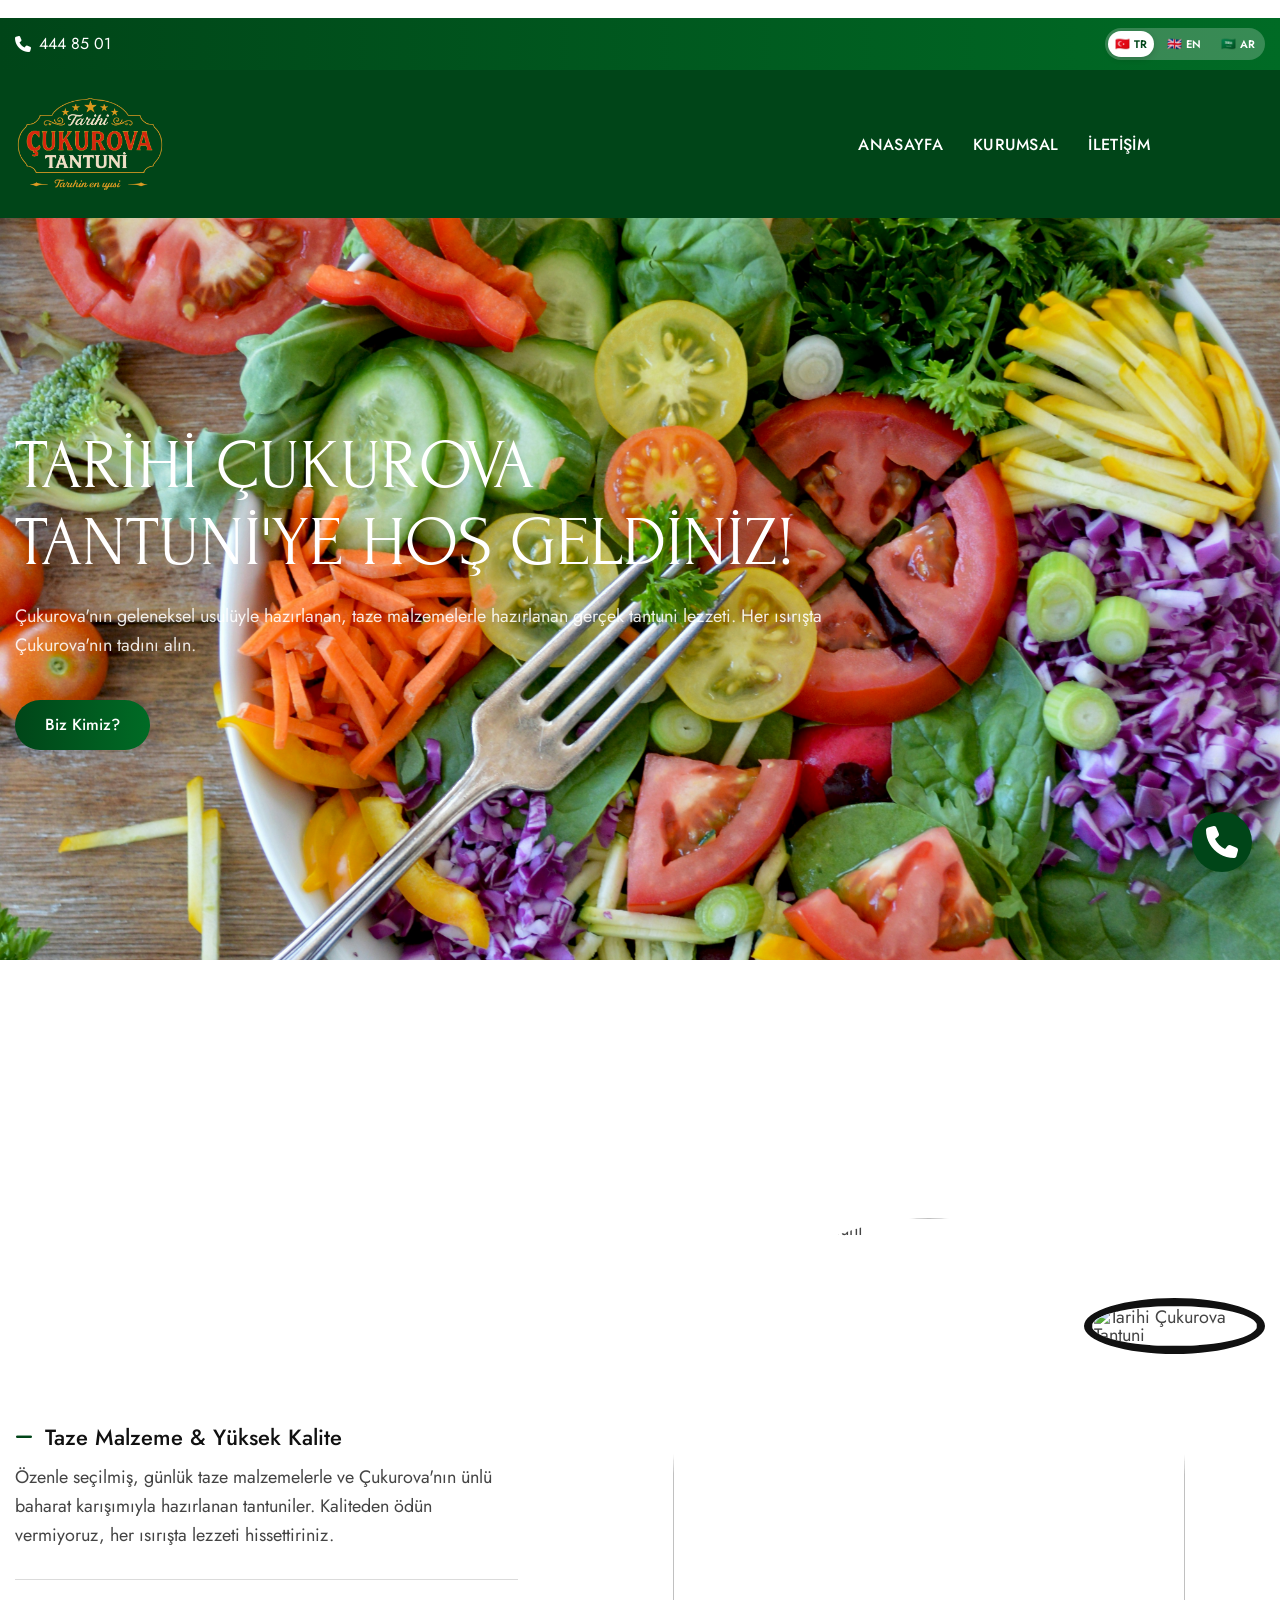
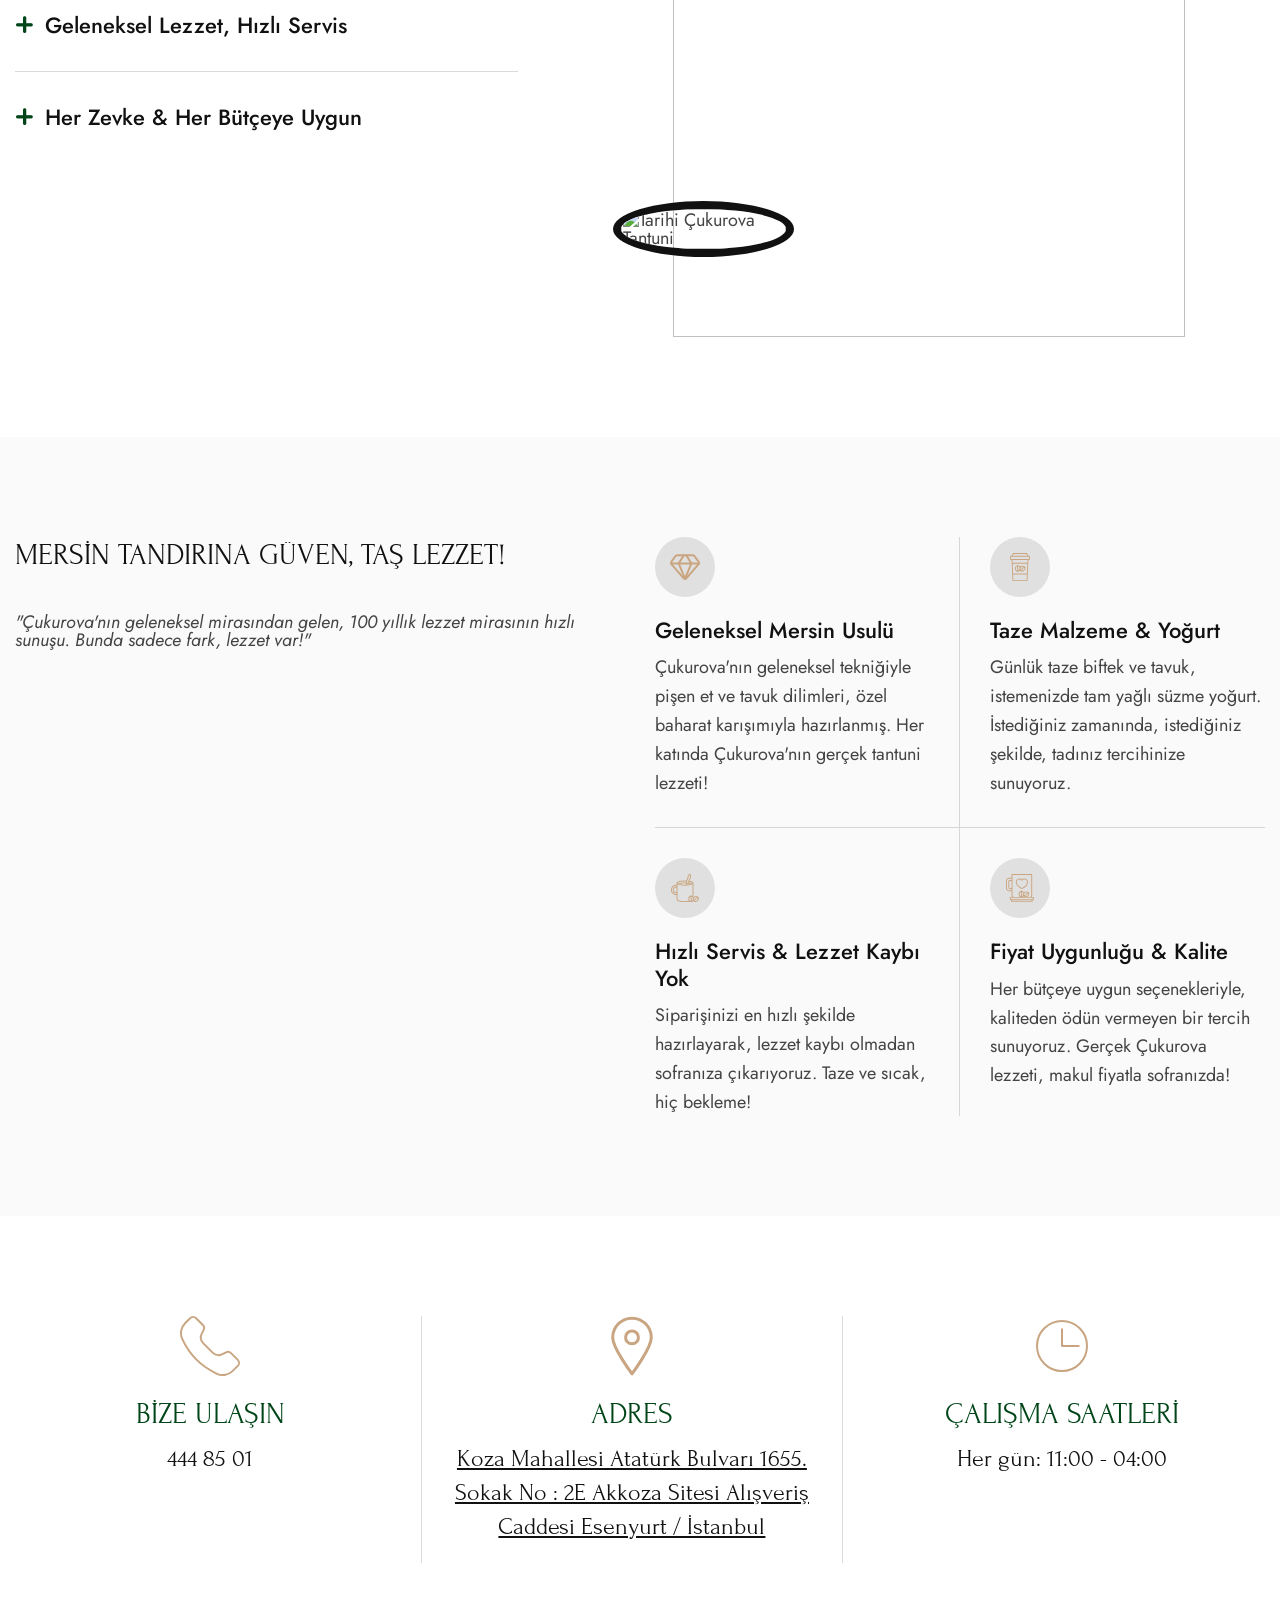
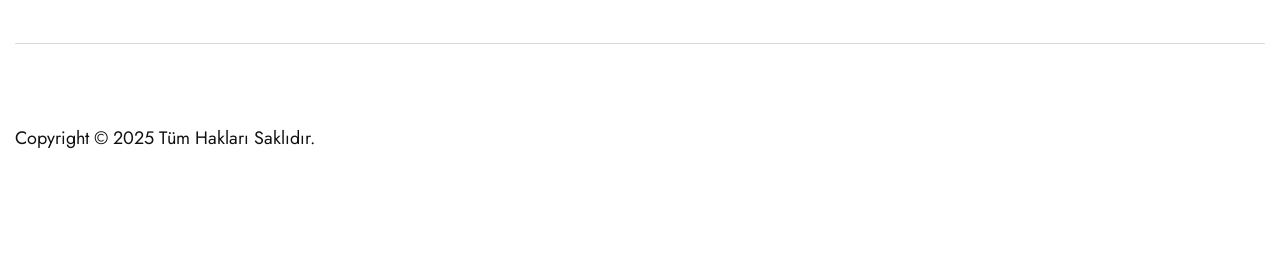
==== commit 17616b93: "menü güncellendi" ====
--- a/index.html
+++ b/index.html
@@ -90,16 +90,20 @@
 				<div class="collapse navbar-collapse main-menu">
 					<div class="nav-menu-wrapper">
 						<ul class="navbar-nav mr-auto" id="menu">
-						<li class="nav-item"><a class="nav-link" href="index.html">ANASAYFA</a></li>
-						<li class="nav-item"><a class="nav-link" href="kurumsal/index.html">KURUMSAL</a></li>
-					<li class="nav-item highlighted-menu"><a class="nav-link" href="menu/index.html" role="menuitem" tabindex="0">MENÜ</a></li>
-					<li class="nav-item"><a class="nav-link" href="iletisim/index.html">İLETİŞİM</a></li>
+							<li class="nav-item"><a class="nav-link" href="index.html">ANASAYFA</a></li>
+							<li class="nav-item"><a class="nav-link" href="kurumsal/index.html">KURUMSAL</a></li>
+							<li class="nav-item highlighted-menu"><a class="nav-link" href="menu/index.html" role="menuitem" tabindex="0">MENÜ</a></li>
+							<li class="nav-item"><a class="nav-link" href="iletisim/index.html">İLETİŞİM</a></li>
+						</ul>
+					</div>
+
+					<!-- Header Button Box Start -->
 					<div class="header-button-box">
 						<!-- Header Btn Start -->
-					<div class="header-btn">
-						<a href="menu/index.html" class="btn-default btn-highlighted">MENÜ</a>
-					</div>
-					<!-- Header Btn End -->
+						<div class="header-btn d-none">
+							<a href="menu/index.html" class="btn-default btn-highlighted">MENÜ</a>
+						</div>
+						<!-- Header Btn End -->
 
 						<!-- Header Sidebar Btn Start -->
 						<div class="header-sidebar-btn">
@@ -132,7 +136,7 @@
 									<!-- Header Sidebar Timing Start -->
 									<div class="header-sidebar-timing">
 										<ul>
-											<li>Her Gün: 08:00 - 01:00</li>
+											<li>Her Gün: 11:00 - 04:00</li>
 										</ul>
 									</div>
 									<!-- Header Sidebar Timing End -->
@@ -311,7 +315,7 @@
                         <!-- Offer Image Start -->
                         <div class="offer-image">
                             <figure class="image-anime">
-                                <img src="assets/frontend/images/gorsel-yer-tutucusu.svg" alt="Tarihi Çukurova Tantuni">
+                                <img src="fotolar/yemekler/Çukurova Beğendi Et Tantuni.jpg" alt="Tarihi Çukurova Tantuni">
                             </figure>
                         </div>
                         <!-- Offer Image End -->
@@ -319,7 +323,7 @@
                         <!-- Offer Circle Image 1 Start -->
                         <div class="offer-circle-image-1">
                             <figure class="image-anime">
-                                <img src="assets/frontend/images/gorsel-yer-tutucusu.svg" alt="Tarihi Çukurova Tantuni">
+                                <img src="fotolar/yemekler/Somun Ekmek Arası Et Tantuni.jpg" alt="Tarihi Çukurova Tantuni">
                             </figure>
                         </div>  
                         <!-- Offer Circle Image 1 End -->
@@ -327,7 +331,7 @@
                         <!-- Offer Circle Image 2 Start -->
                         <div class="offer-circle-image-2">
                             <figure class="image-anime">
-                                <img src="assets/frontend/images/gorsel-yer-tutucusu.svg" alt="Tarihi Çukurova Tantuni">
+                                <img src="fotolar/yemekler/Et Tantuni Dürüm.jpg" alt="Tarihi Çukurova Tantuni">
                             </figure>
                         </div>
                         <!-- Offer Circle Image 2 End -->
@@ -541,7 +545,7 @@
 						</div>
 						<div class="footer-contact-detail">
 							<h3>ADRES</h3>
-							<p>Koza Mahallesi Atatürk Bulvarı 1655. Sokak No : 2E Akkoza Sitesi Alışveriş Caddesi Esenyurt / İstanbul</p>
+							<p><a href="https://maps.app.goo.gl/RE6RF6Rniiw8Wfya9" target="_blank" style="color: inherit; text-decoration: underline;">Koza Mahallesi Atatürk Bulvarı 1655. Sokak No : 2E Akkoza Sitesi Alışveriş Caddesi Esenyurt / İstanbul</a></p>
 						</div>
 						
 					</div>
@@ -554,7 +558,7 @@
 						</div>
 						<div class="footer-contact-detail">
 							<h3>ÇALIŞMA SAATLERİ</h3>
-							<p>Her gün: 08:00 - 01:00</p>
+							<p>Her gün: 11:00 - 04:00</p>
 
 						</div>
 					
@@ -715,9 +719,9 @@
   observer.observe(document.body, { childList: true, subtree: true });
 </script>
 
-<!-- WhatsApp Floating Button -->
-<a href="https://wa.me/4448501" target="_blank" class="whatsapp-float" title="WhatsApp ile ulaşın">
-    <i class="fa-brands fa-whatsapp"></i>
+<!-- Phone Call Floating Button -->
+<a href="tel:4448501" class="whatsapp-float" title="Bizi Arayın">
+    <i class="fa-solid fa-phone"></i>
 </a>
 <style>
 .whatsapp-float {
@@ -725,7 +729,7 @@
     bottom: 28px;
     right: 28px;
     z-index: 9999;
-    background: #25D366;
+    background: #004518;
     color: #fff;
     border-radius: 50%;
     width: 60px;
@@ -734,19 +738,19 @@
     align-items: center;
     justify-content: center;
     font-size: 32px;
-    box-shadow: 0 4px 20px rgba(37,211,102,0.45);
+    box-shadow: 0 4px 20px rgba(0,69,24,0.45);
     transition: transform 0.2s ease, box-shadow 0.2s ease;
     text-decoration: none;
 }
 .whatsapp-float:hover {
     transform: scale(1.12);
-    box-shadow: 0 6px 28px rgba(37,211,102,0.65);
+    box-shadow: 0 6px 28px rgba(0,69,24,0.65);
     color: #fff;
 }
 .whatsapp-float i {
     line-height: 1;
 }
 </style>
-<!-- WhatsApp Floating Button End -->
+<!-- Phone Call Floating Button End -->
 
 </body></html>
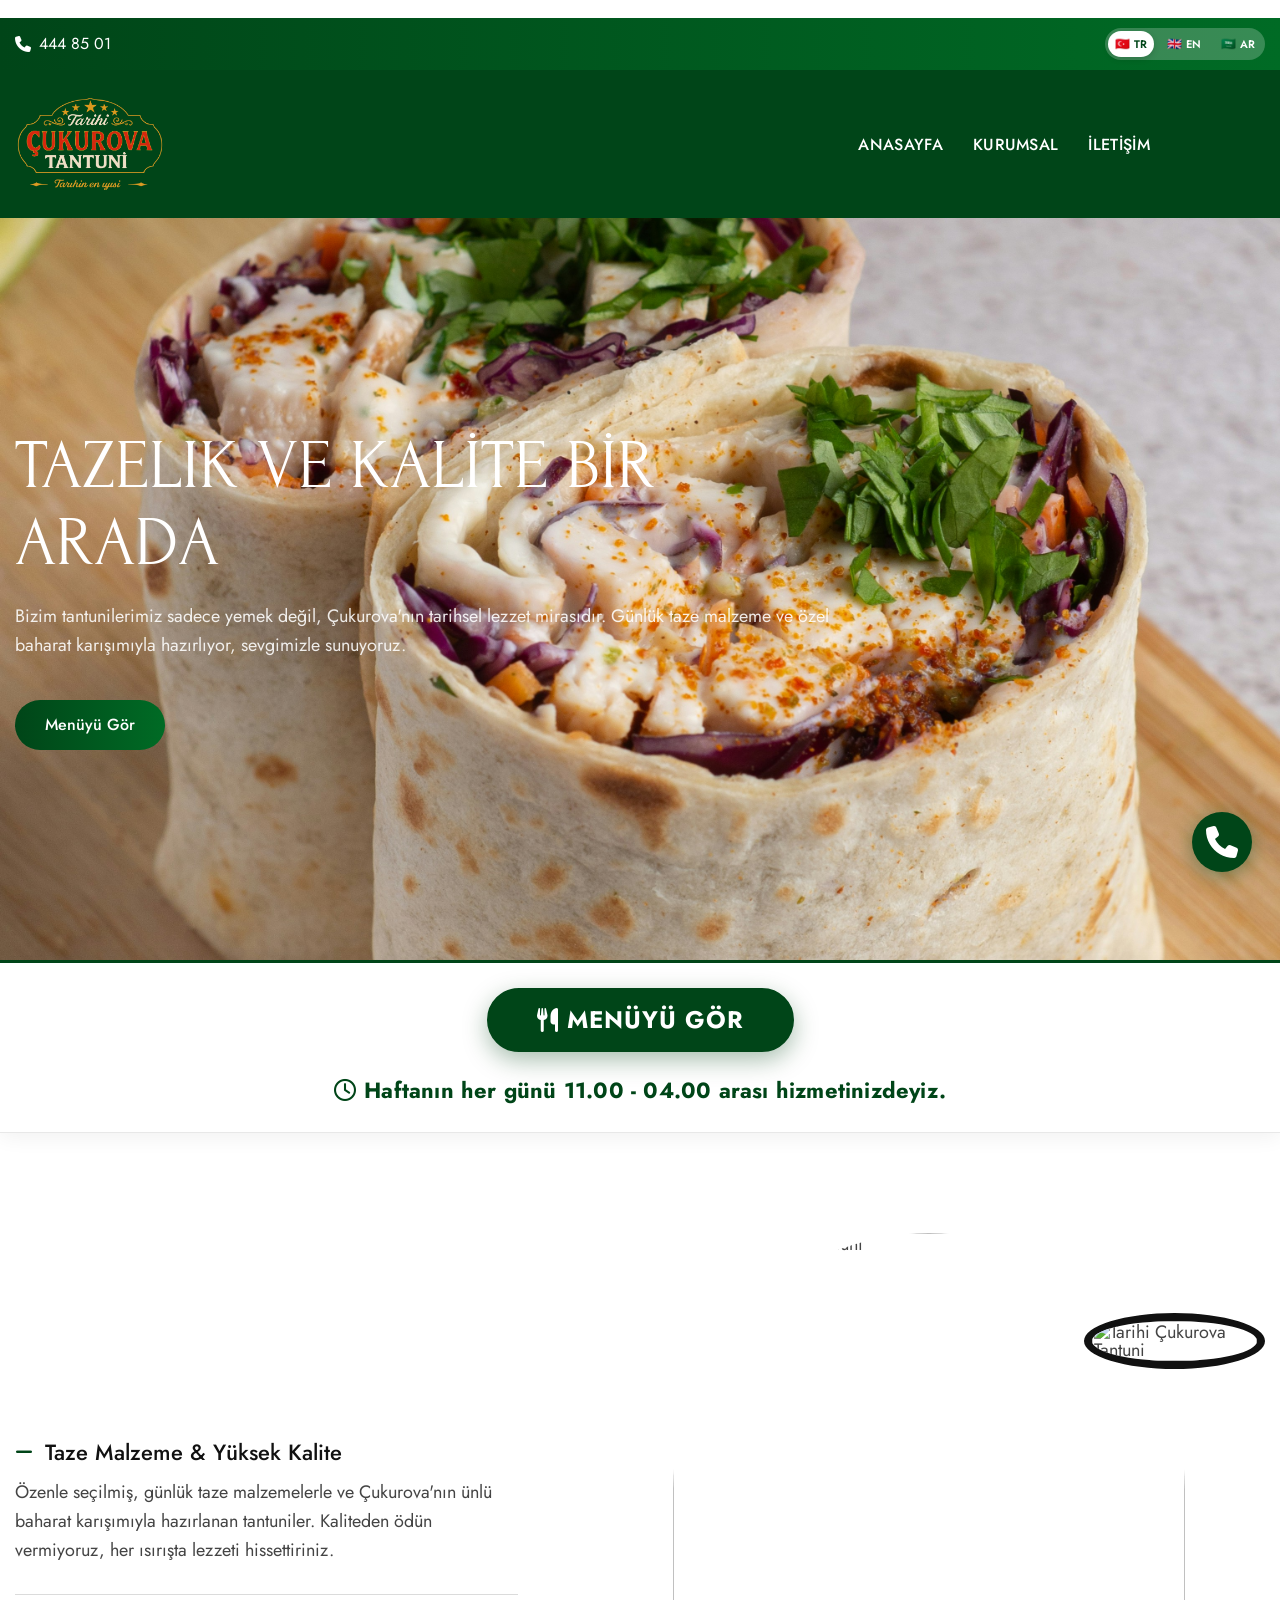
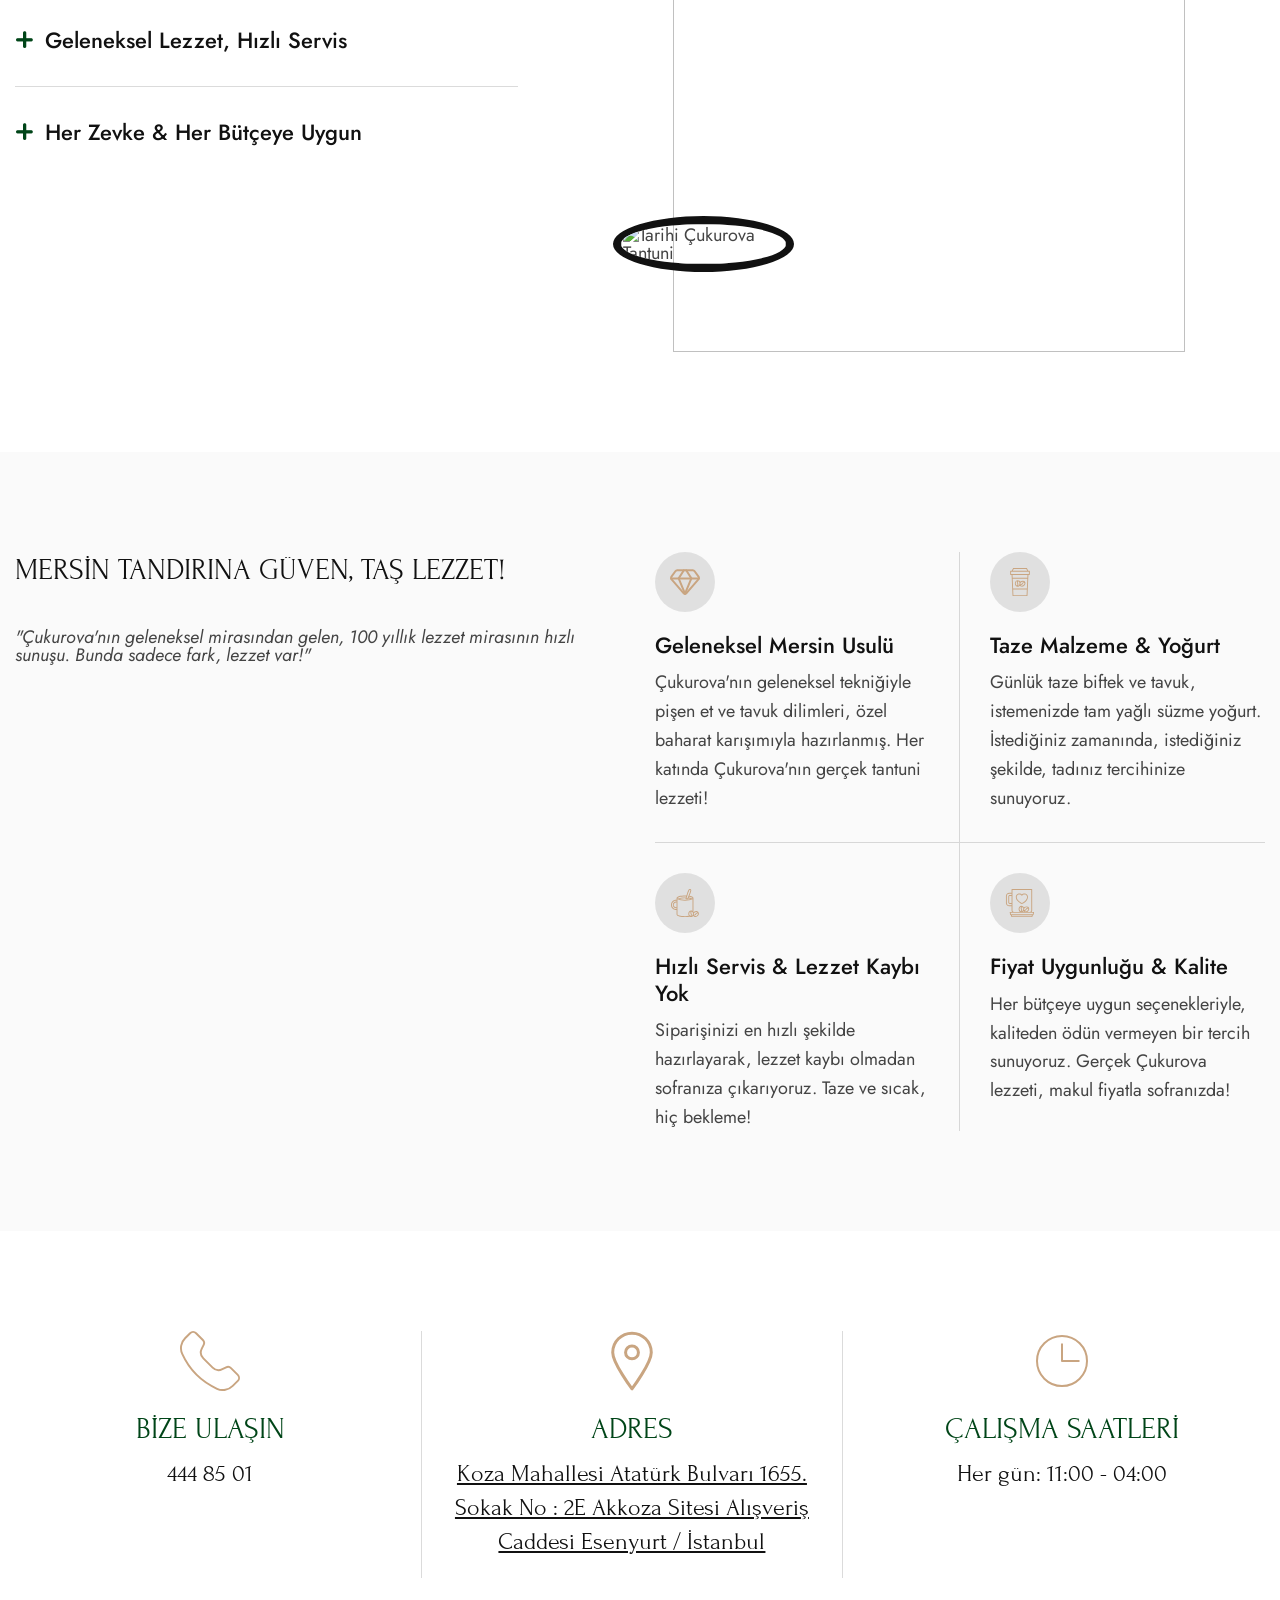
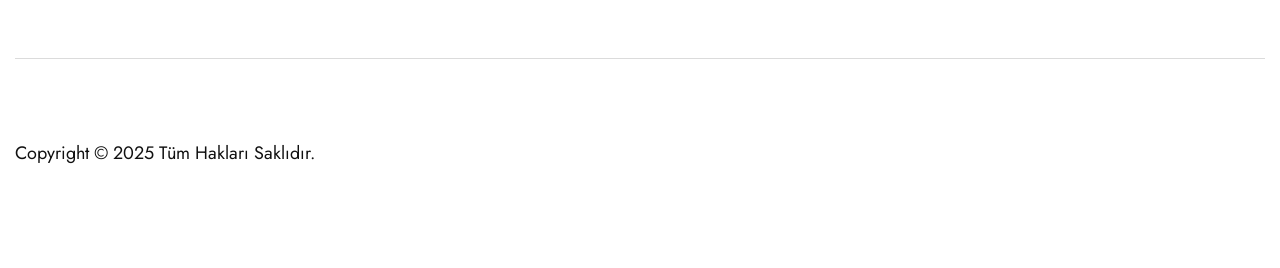
==== commit 78f3dd41: "Mobil hero alanındaki beyaz boşluk: Swiper autoHeight ve CSS override ile giderildi" ====
--- a/index.html
+++ b/index.html
@@ -27,7 +27,7 @@
 	<!-- Animated Css -->
 	<link href="assets/frontend/css/animate_v%3D20260615.css" rel="stylesheet">
 	<!-- Main Custom Css -->
-	<link href="assets/frontend/css/custom_v=20260615.css?v=4" rel="stylesheet" media="screen">
+	<link href="assets/frontend/css/custom_v=20260615.css?v=6" rel="stylesheet" media="screen">
     
 	<script>
 		var base_url="https://cukurovatantuni.com/";
@@ -173,6 +173,37 @@
             <div class="swiper-wrapper">
                 <!-- Hero Slide Start -->
                 <div class="swiper-slide">
+                    <div class="hero-slide slide-2">
+                        <div class="container">
+                            <div class="row align-items-center">
+                                <div class="col-lg-8 col-md-10">
+                                    <!-- Hero Content Start -->
+                                    <div class="hero-content">
+                                        <!-- Section Title Start -->
+                                        <div class="section-title">
+                                
+                                            <h1 class="wow fadeInUp" data-wow-delay="0.1s">TAZELIK VE KALİTE BİR ARADA</h1>
+                                            <p class="wow fadeInUp" data-wow-delay="0.2s">Bizim tantunilerimiz sadece yemek değil, Çukurova'nın tarihsel lezzet mirasıdır. Günlük taze malzeme ve özel baharat karışımıyla hazırlıyor, sevgimizle sunuyoruz.</p>
+                                        </div>
+                                        <!-- Section Title End -->
+                                        
+                                        <!-- Hero Button Start -->
+                                        <div class="hero-btn wow fadeInUp" data-wow-delay="0.4s">
+                                            <a href="menu/index.html" class="btn-default">Menüyü Gör</a>
+                                        
+                                        </div>
+                                        <!-- Hero Button End -->
+                                    </div>
+                                    <!-- Hero Content End -->
+                                </div>
+                            </div>
+                        </div>
+                    </div>
+                </div>
+                <!-- Hero Slide End -->
+
+                <!-- Hero Slide Start -->
+                <div class="swiper-slide">
                     <div class="hero-slide slide-1">
                         <div class="container">
                             <div class="row align-items-center">
@@ -201,41 +232,34 @@
                     </div>
                 </div>
                 <!-- Hero Slide End -->
-
-                <!-- Hero Slide Start -->
-                <div class="swiper-slide">
-                    <div class="hero-slide slide-2">
-                        <div class="container">
-                            <div class="row align-items-center">
-                                <div class="col-lg-8 col-md-10">
-                                    <!-- Hero Content Start -->
-                                    <div class="hero-content">
-                                        <!-- Section Title Start -->
-                                        <div class="section-title">
-                                
-                                            <h1 class="wow fadeInUp" data-wow-delay="0.1s">TAZELIK VE KALİTE BİR ARADA</h1>
-                                            <p class="wow fadeInUp" data-wow-delay="0.2s">Bizim tantunilerimiz sadece yemek değil, Çukurova'nın tarihsel lezzet mirasıdır. Günlük taze malzeme ve özel baharat karışımıyla hazırlıyor, sevgimizle sunuyoruz.</p>
-                                        </div>
-                                        <!-- Section Title End -->
-                                        
-                                        <!-- Hero Button Start -->
-                                        <div class="hero-btn wow fadeInUp" data-wow-delay="0.4s">
-                                            <a href="menu/index.html" class="btn-default">Menüyü Gör</a>
-                                        
-                                        </div>
-                                        <!-- Hero Button End -->
-                                    </div>
-                                    <!-- Hero Content End -->
-                                </div>
-                            </div>
-                        </div>
-                    </div>
-                </div>
-                <!-- Hero Slide End -->
             </div>
         </div>
     </div>
     <!-- Hero Section End -->
+
+    <!-- Prominent Menu & Announcement Section Start -->
+    <div class="prominent-menu-section">
+        <div class="container text-center">
+            <div class="prominent-menu-box mb-3">
+                <a href="menu/index.html" class="btn-prominent-menu">
+                    <i class="fa-solid fa-utensils me-2"></i> MENÜYÜ GÖR
+                </a>
+            </div>
+            <div class="announcement-slider-wrapper">
+                <div class="swiper announcement-swiper">
+                    <div class="swiper-wrapper">
+                        <div class="swiper-slide">
+                            <p class="announcement-text"><i class="fa-regular fa-clock me-2"></i>Haftanın her günü 11.00 - 04.00 arası hizmetinizdeyiz.</p>
+                        </div>
+                        <div class="swiper-slide">
+                            <p class="announcement-text"><i class="fa-brands fa-whatsapp me-2" style="color: #25D366;"></i>WhatsApp hattından verilen siparişlerde masa fiyatına komisyonsuz sipariş fırsatı.</p>
+                        </div>
+                    </div>
+                </div>
+            </div>
+        </div>
+    </div>
+    <!-- Prominent Menu & Announcement Section End -->
 
  
 
@@ -612,96 +636,93 @@
 <!-- Main Custom js file -->
 <script src="assets/frontend/js/function_v%3D20260615.js"></script>
 <script>
-	function googleTranslateElementInit() {
-		new google.translate.TranslateElement({
-			pageLanguage: 'tr',
-			includedLanguages: 'tr,en,ar',
-			layout: google.translate.TranslateElement.InlineLayout.SIMPLE,
-			autoDisplay: false
-		}, 'google_translate_element');
-	}
-
-	(function () {
-		function setGoogTransCookie(lang) {
-			const value = `/tr/${lang}`;
-			const secure = location.protocol === 'https:' ? ';secure' : '';
-			document.cookie = `googtrans=${value};path=/;max-age=31536000;samesite=lax${secure}`;
-			// Bazı kurulumlarda domain cookie de bekleniyor, varsa ayrıca set edelim
-			const host = location.hostname;
-			if (host && host.indexOf('.') > -1) {
-				document.cookie = `googtrans=${value};path=/;domain=.${host};max-age=31536000;samesite=lax${secure}`;
-			}
-		}
-
-		function getCurrentLang() {
-			const match = document.cookie.match(/(?:^|;\s*)googtrans=([^;]+)/);
-			if (!match || !match[1]) return 'tr';
-			const value = decodeURIComponent(match[1]); // /tr/en
-			const parts = value.split('/');
-			return parts[2] || 'tr';
-		}
-
-		function setActiveLangButton(lang) {
-			document.querySelectorAll('.lang-flag-btn').forEach((btn) => {
-				btn.classList.toggle('active', btn.getAttribute('data-lang') === lang);
-			});
-		}
-
-		function applyLang(lang) {
-			const combo = document.querySelector('.goog-te-combo');
-			setGoogTransCookie(lang);
-			if (combo) {
-				combo.value = lang;
-				combo.dispatchEvent(new Event('change'));
-			}
-			setActiveLangButton(lang);
-			localStorage.setItem('cukurova_topbar_lang', lang);
-			return !!combo;
-		}
-
-		document.addEventListener('click', function (e) {
-			const btn = e.target.closest('.lang-flag-btn');
-			if (!btn) return;
-			const lang = btn.getAttribute('data-lang') || 'tr';
-			const current = getCurrentLang();
-			if (current === lang) {
-				setActiveLangButton(lang);
-				return;
-			}
-			// Google combo henüz yüklenmediyse kısa bekleme ile tekrar dene
-			if (!applyLang(lang)) {
-				let tries = 0;
-				const t = setInterval(() => {
-					tries++;
-					if (applyLang(lang) || tries > 20) clearInterval(t);
-				}, 150);
-			}
-
-			// Cookie tabanlı çevirinin her durumda devreye girmesi için yenile
-		});
-
-		document.addEventListener('DOMContentLoaded', function () {
-			const savedLang = localStorage.getItem('cukurova_topbar_lang');
-			const cookieLang = getCurrentLang();
-			const initialLang = savedLang || cookieLang || 'tr';
-			setActiveLangButton(initialLang);
-
-			let tries = 0;
-			const t = setInterval(() => {
-				tries++;
-				const combo = document.querySelector('.goog-te-combo');
-				if (combo) {
-					if (initialLang && combo.value !== initialLang) {
-						combo.value = initialLang;
-						combo.dispatchEvent(new Event('change'));
-					}
-					clearInterval(t);
-				}
-				if (tries > 40) clearInterval(t);
-			}, 150);
-		});
-	})();
-</script>
+						function googleTranslateElementInit() {
+							new google.translate.TranslateElement({
+								pageLanguage: 'tr',
+								includedLanguages: 'tr,en,ar',
+								layout: google.translate.TranslateElement.InlineLayout.SIMPLE,
+								autoDisplay: false
+							}, 'google_translate_element');
+						}
+
+						(function () {
+							function setGoogTransCookie(lang) {
+								const value = `/tr/${lang}`;
+								const secure = location.protocol === 'https:' ? ';secure' : '';
+								if (lang === 'tr') {
+									document.cookie = 'googtrans=;path=/;expires=Thu, 01 Jan 1970 00:00:00 GMT';
+									document.cookie = `googtrans=/tr/tr;path=/;max-age=31536000;samesite=lax${secure}`;
+									const host = location.hostname;
+									if (host && host.indexOf('.') > -1) {
+										document.cookie = `googtrans=;path=/;domain=.${host};expires=Thu, 01 Jan 1970 00:00:00 GMT`;
+										document.cookie = `googtrans=/tr/tr;path=/;domain=.${host};max-age=31536000;samesite=lax${secure}`;
+									}
+								} else {
+									document.cookie = `googtrans=${value};path=/;max-age=31536000;samesite=lax${secure}`;
+									const host = location.hostname;
+									if (host && host.indexOf('.') > -1) {
+										document.cookie = `googtrans=${value};path=/;domain=.${host};max-age=31536000;samesite=lax${secure}`;
+									}
+								}
+							}
+
+							function getCurrentLang() {
+								const match = document.cookie.match(/(?:^|;\s*)googtrans=([^;]+)/);
+								if (!match || !match[1]) return localStorage.getItem('cukurova_topbar_lang') || 'tr';
+								const value = decodeURIComponent(match[1]);
+								const parts = value.split('/');
+								return parts[2] || 'tr';
+							}
+
+							function setActiveLangButton(lang) {
+								document.querySelectorAll('.lang-flag-btn').forEach((btn) => {
+									btn.classList.toggle('active', btn.getAttribute('data-lang') === lang);
+								});
+							}
+
+							document.addEventListener('click', function (e) {
+								const btn = e.target.closest('.lang-flag-btn');
+								if (!btn) return;
+								e.preventDefault();
+								const lang = btn.getAttribute('data-lang') || 'tr';
+								
+								setGoogTransCookie(lang);
+								localStorage.setItem('cukurova_topbar_lang', lang);
+								setActiveLangButton(lang);
+
+								const combo = document.querySelector('.goog-te-combo');
+								if (combo) {
+									combo.value = lang;
+									combo.dispatchEvent(new Event('change'));
+								}
+								
+								setTimeout(function() {
+									location.reload();
+								}, 100);
+							});
+
+							document.addEventListener('DOMContentLoaded', function () {
+								const savedLang = localStorage.getItem('cukurova_topbar_lang');
+								const cookieLang = getCurrentLang();
+								const initialLang = savedLang || cookieLang || 'tr';
+								setActiveLangButton(initialLang);
+
+								let tries = 0;
+								const t = setInterval(() => {
+									tries++;
+									const combo = document.querySelector('.goog-te-combo');
+									if (combo) {
+										if (initialLang && combo.value !== initialLang) {
+											combo.value = initialLang;
+											combo.dispatchEvent(new Event('change'));
+										}
+										clearInterval(t);
+									}
+									if (tries > 40) clearInterval(t);
+								}, 150);
+							});
+						})();
+					</script>
 <script src="https://translate.google.com/translate_a/element.js?cb=googleTranslateElementInit" async></script>
 
 
@@ -753,4 +774,23 @@
 </style>
 <!-- Phone Call Floating Button End -->
 
+<script>
+document.addEventListener('DOMContentLoaded', function() {
+    if (typeof Swiper !== 'undefined' && document.querySelector('.announcement-swiper')) {
+        new Swiper('.announcement-swiper', {
+            effect: 'fade',
+            fadeEffect: {
+                crossFade: true
+            },
+            slidesPerView: 1,
+            speed: 800,
+            loop: true,
+            autoplay: {
+                delay: 3500,
+                disableOnInteraction: false
+            }
+        });
+    }
+});
+</script>
 </body></html>
--- a/assets/frontend/css/custom_v=20260615.css
+++ b/assets/frontend/css/custom_v=20260615.css
@@ -1,4 +1,3 @@
-
 :root{
 	--primary-color				: #111111;
 	--secondary-color			: #FFFFFF;
@@ -6377,3 +6376,129 @@
         margin-bottom: 20px;
     }
 }
+
+/* Prominent Menu & Announcement Ticker Styles */
+.prominent-menu-section {
+    background: #ffffff;
+    padding: 25px 15px 20px 15px;
+    border-top: 3px solid #004518;
+    border-bottom: 1px solid #e8e8e8;
+    box-shadow: 0 4px 20px rgba(0, 0, 0, 0.06);
+    position: relative;
+    z-index: 10;
+    margin-top: 0 !important;
+}
+
+.prominent-menu-box {
+    margin-bottom: 16px;
+}
+
+.btn-prominent-menu {
+    display: inline-flex;
+    align-items: center;
+    justify-content: center;
+    background-color: #004518;
+    color: #ffffff !important;
+    font-size: 24px;
+    font-weight: 700;
+    padding: 18px 48px;
+    border-radius: 50px;
+    text-decoration: none;
+    letter-spacing: 1px;
+    box-shadow: 0 8px 25px rgba(0, 69, 24, 0.35);
+    transition: all 0.3s ease;
+    border: 2px solid #004518;
+    text-transform: uppercase;
+}
+
+.btn-prominent-menu:hover {
+    background-color: #e0a927;
+    border-color: #e0a927;
+    color: #004518 !important;
+    transform: translateY(-3px) scale(1.03);
+    box-shadow: 0 12px 30px rgba(224, 169, 39, 0.45);
+}
+
+.announcement-slider-wrapper {
+    max-width: 850px;
+    margin: 0 auto;
+    overflow: hidden;
+    height: 44px;
+}
+
+.announcement-swiper {
+    width: 100%;
+    height: 100%;
+}
+
+.announcement-text {
+    font-size: 22px;
+    font-weight: 700;
+    color: #004518;
+    margin: 0;
+    line-height: 44px;
+    text-align: center;
+    white-space: nowrap;
+    text-overflow: ellipsis;
+    overflow: hidden;
+    letter-spacing: 0.2px;
+}
+
+/* Mobile Fixes for Hero Whitespace and Font Sizes */
+@media (max-width: 991px) {
+    .hero {
+        padding: 0 !important;
+        margin: 0 !important;
+        background-color: #002b0f !important;
+        overflow: hidden;
+    }
+    .hero.hero-slider-layout {
+        padding: 0 !important;
+        margin: 0 !important;
+        background-color: #002b0f !important;
+    }
+    /* Override Swiper inline height styles on mobile */
+    .hero.hero-slider-layout .swiper {
+        height: auto !important;
+    }
+    .hero.hero-slider-layout .swiper-wrapper {
+        height: auto !important;
+    }
+    .hero.hero-slider-layout .swiper-slide {
+        height: auto !important;
+    }
+    .hero.hero-slider-layout .hero-slide {
+        padding: 60px 0 50px 0 !important;
+        background-size: cover !important;
+        background-position: center center !important;
+        background-color: #002b0f !important;
+        height: auto !important;
+    }
+}
+
+@media (max-width: 768px) {
+    .hero.hero-slider-layout .hero-slide {
+        padding: 45px 0 35px 0 !important;
+    }
+    .btn-prominent-menu {
+        font-size: 20px;
+        padding: 15px 36px;
+        width: 92%;
+        max-width: 360px;
+    }
+    .announcement-slider-wrapper {
+        height: 60px;
+    }
+    .announcement-text {
+        font-size: 18px;
+        font-weight: 700;
+        white-space: normal;
+        line-height: 1.35;
+        display: flex;
+        align-items: center;
+        justify-content: center;
+        height: 100%;
+        color: #004518;
+        padding: 0 10px;
+    }
+}
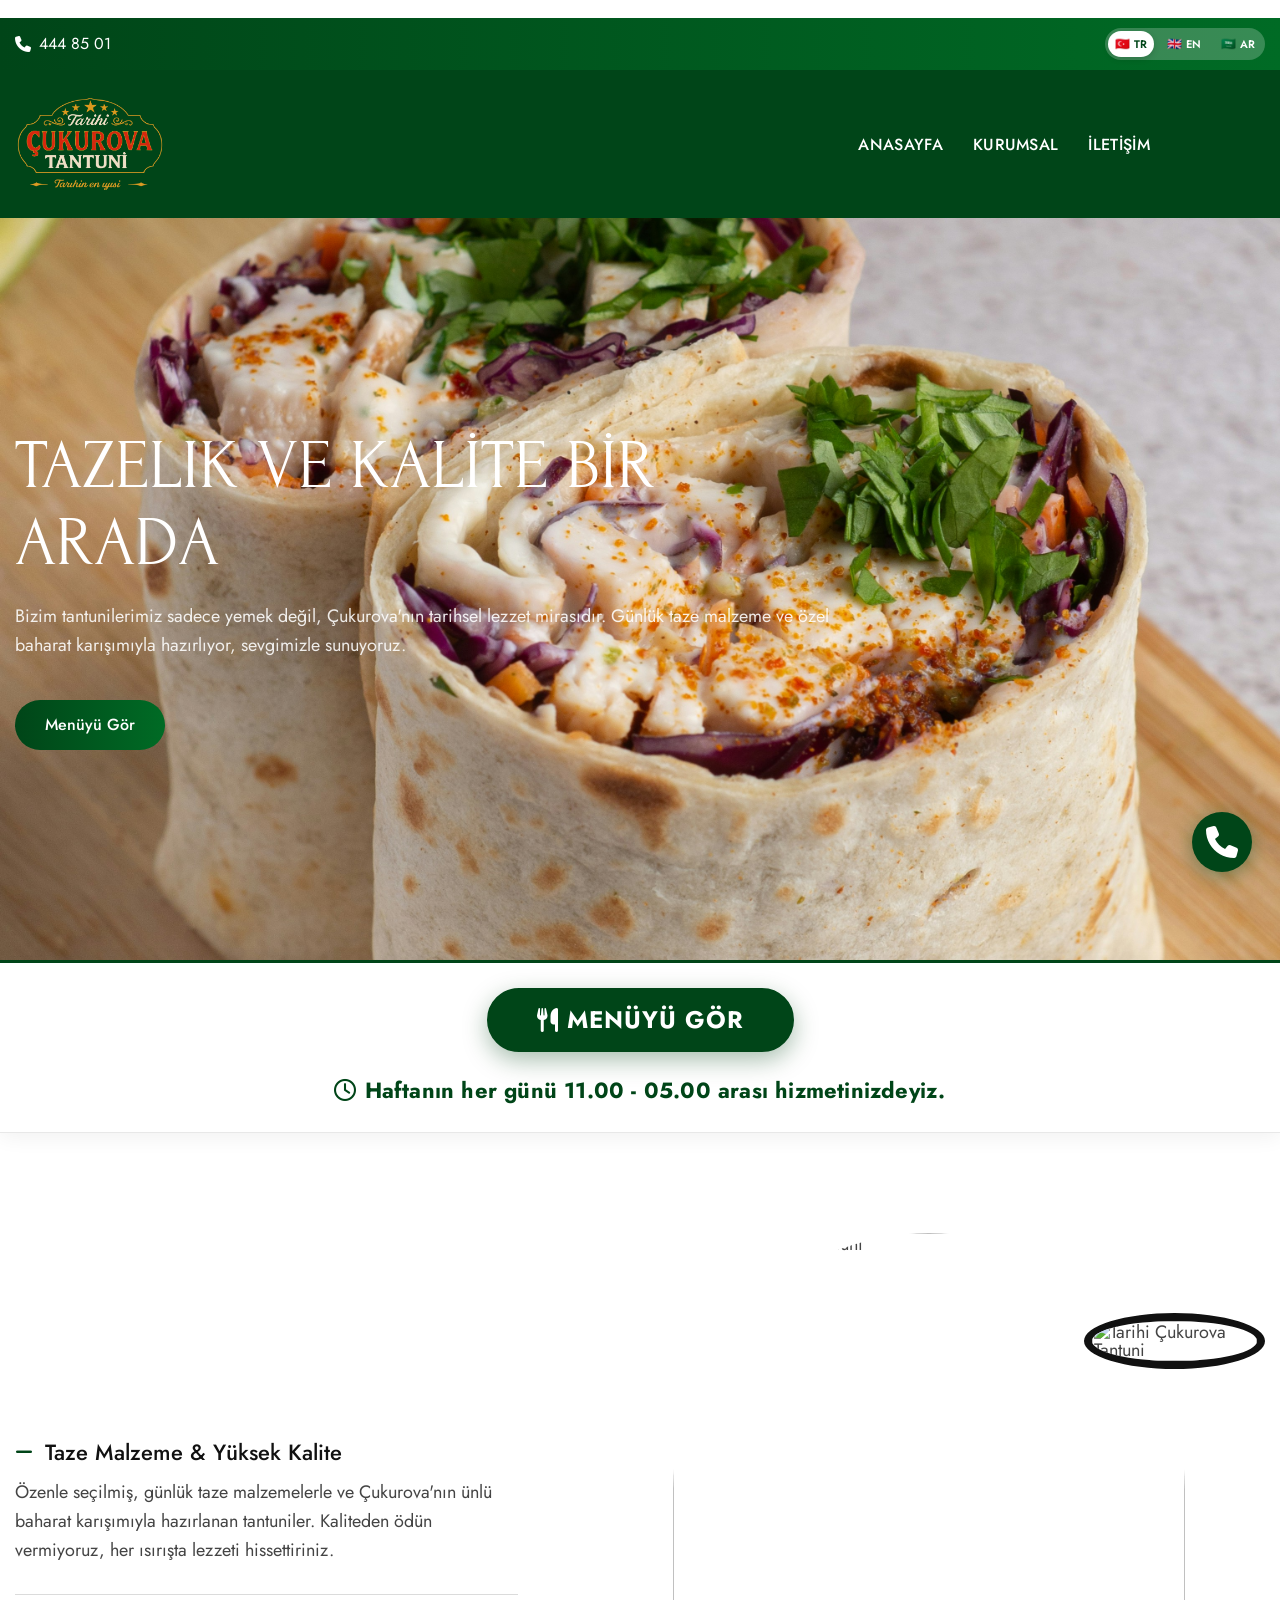
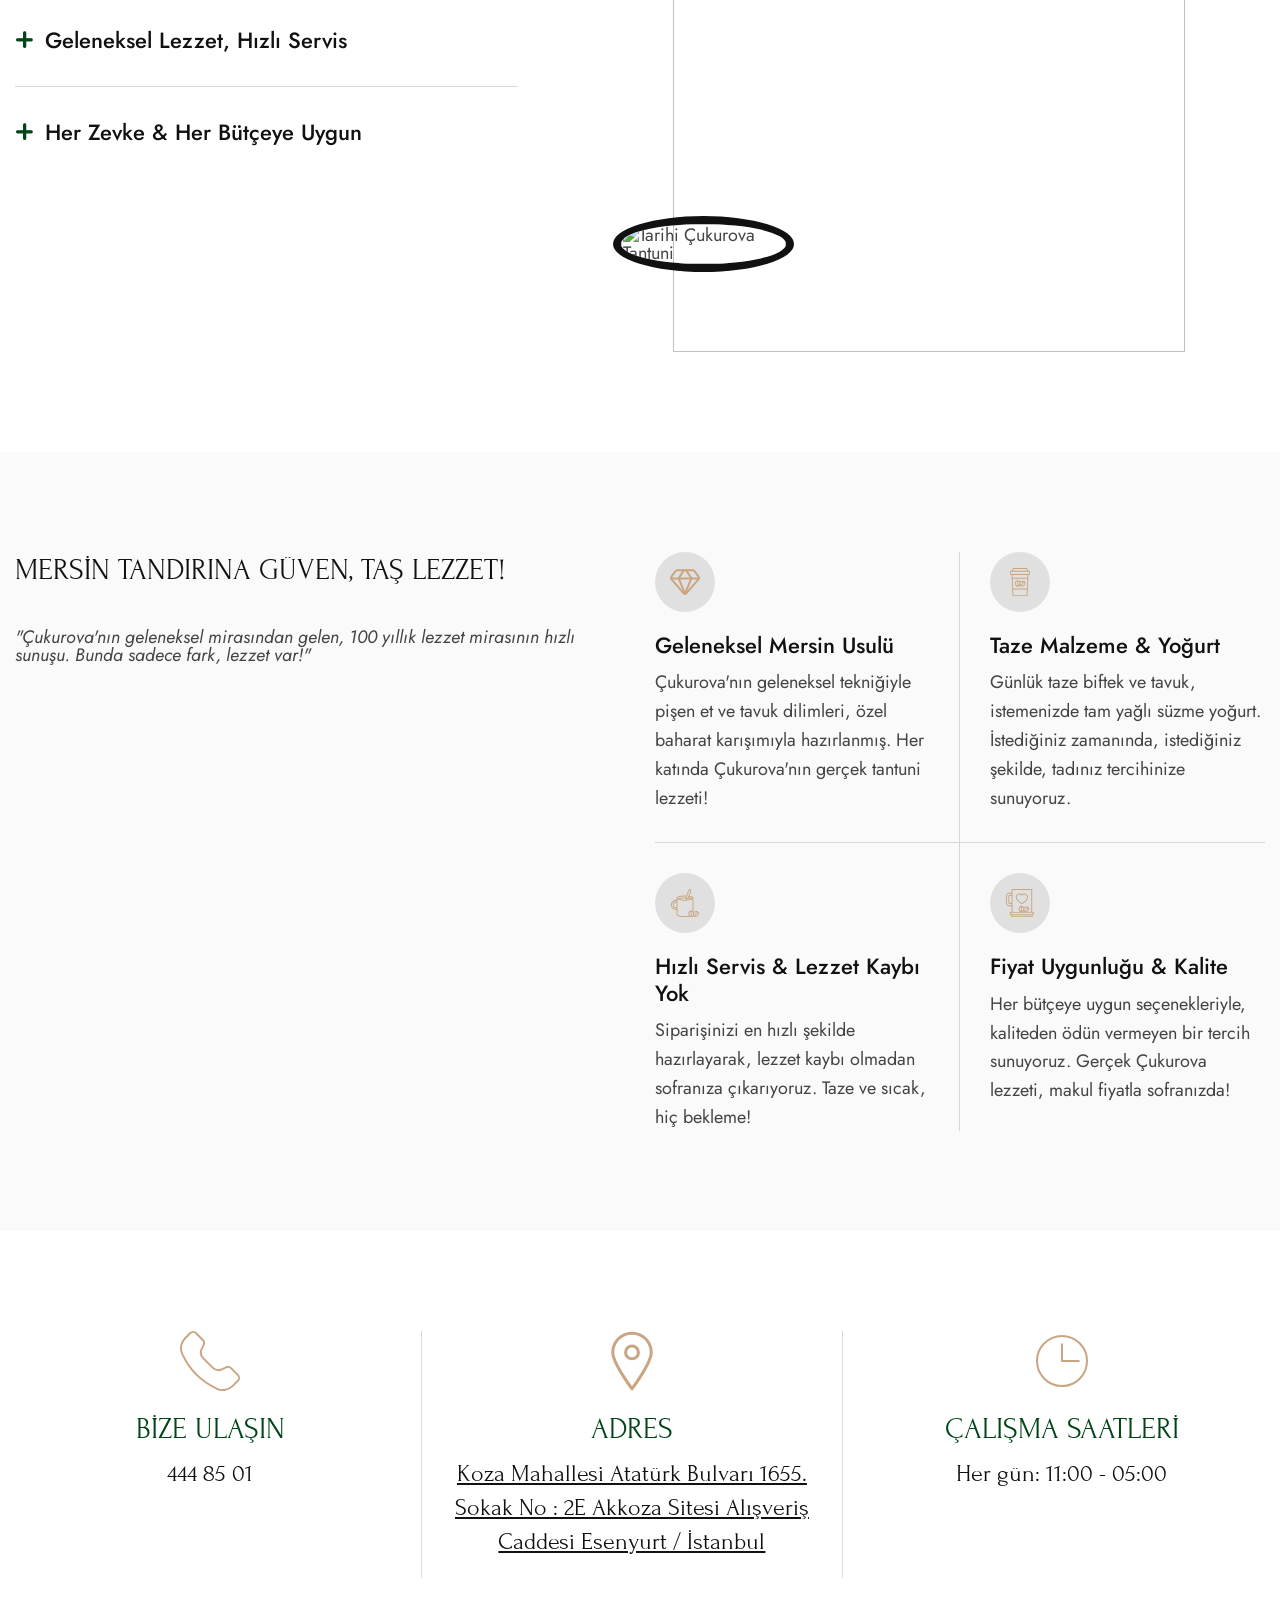
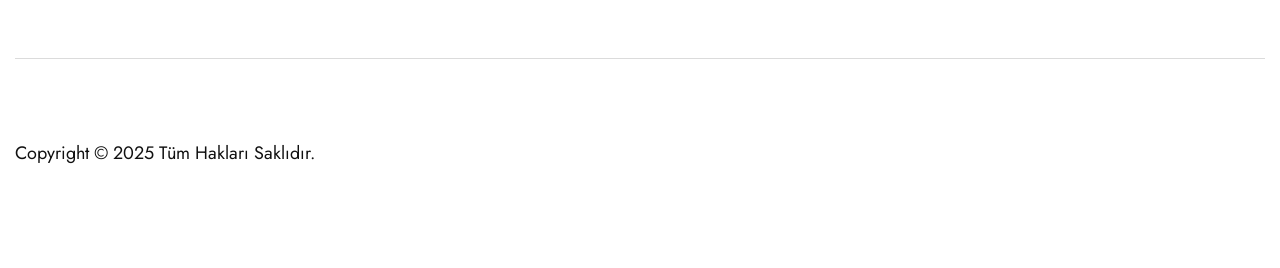
==== commit a4b9c7ad: "Fiyat guncellemeleri, menu duzeltmeleri, duyuru yazilari ve calisma saatleri guncellendi" ====
--- a/index.html
+++ b/index.html
@@ -27,7 +27,7 @@
 	<!-- Animated Css -->
 	<link href="assets/frontend/css/animate_v%3D20260615.css" rel="stylesheet">
 	<!-- Main Custom Css -->
-	<link href="assets/frontend/css/custom_v=20260615.css?v=6" rel="stylesheet" media="screen">
+	<link href="assets/frontend/css/custom_v=20260615.css?v=7" rel="stylesheet" media="screen">
     
 	<script>
 		var base_url="https://cukurovatantuni.com/";
@@ -136,7 +136,7 @@
 									<!-- Header Sidebar Timing Start -->
 									<div class="header-sidebar-timing">
 										<ul>
-											<li>Her Gün: 11:00 - 04:00</li>
+											<li>Her Gün: 11:00 - 05:00</li>
 										</ul>
 									</div>
 									<!-- Header Sidebar Timing End -->
@@ -249,10 +249,13 @@
                 <div class="swiper announcement-swiper">
                     <div class="swiper-wrapper">
                         <div class="swiper-slide">
-                            <p class="announcement-text"><i class="fa-regular fa-clock me-2"></i>Haftanın her günü 11.00 - 04.00 arası hizmetinizdeyiz.</p>
+                            <p class="announcement-text"><i class="fa-regular fa-clock me-2"></i>Haftanın her günü 11.00 - 05.00 arası hizmetinizdeyiz.</p>
                         </div>
                         <div class="swiper-slide">
-                            <p class="announcement-text"><i class="fa-brands fa-whatsapp me-2" style="color: #25D366;"></i>WhatsApp hattından verilen siparişlerde masa fiyatına komisyonsuz sipariş fırsatı.</p>
+                            <p class="announcement-text"><i class="fa-brands fa-whatsapp me-2" style="color: #25D366;"></i>Telefon ve WhatsApp sipariş hattından verilen siparişlerde masa fiyatına komisyonsuz sipariş imkânı.</p>
+                        </div>
+                        <div class="swiper-slide">
+                            <p class="announcement-text"><i class="fa-solid fa-credit-card me-2" style="color: #004518;"></i>Multinet, Setcard, Metropol, Pluxee, Token Flex ve Ticket Restaurant yemek kartları geçerlidir.</p>
                         </div>
                     </div>
                 </div>
@@ -582,7 +585,7 @@
 						</div>
 						<div class="footer-contact-detail">
 							<h3>ÇALIŞMA SAATLERİ</h3>
-							<p>Her gün: 11:00 - 04:00</p>
+							<p>Her gün: 11:00 - 05:00</p>
 
 						</div>
 					
--- a/assets/frontend/css/custom_v=20260615.css
+++ b/assets/frontend/css/custom_v=20260615.css
@@ -6420,7 +6420,7 @@
 }
 
 .announcement-slider-wrapper {
-    max-width: 850px;
+    max-width: 960px;
     margin: 0 auto;
     overflow: hidden;
     height: 44px;
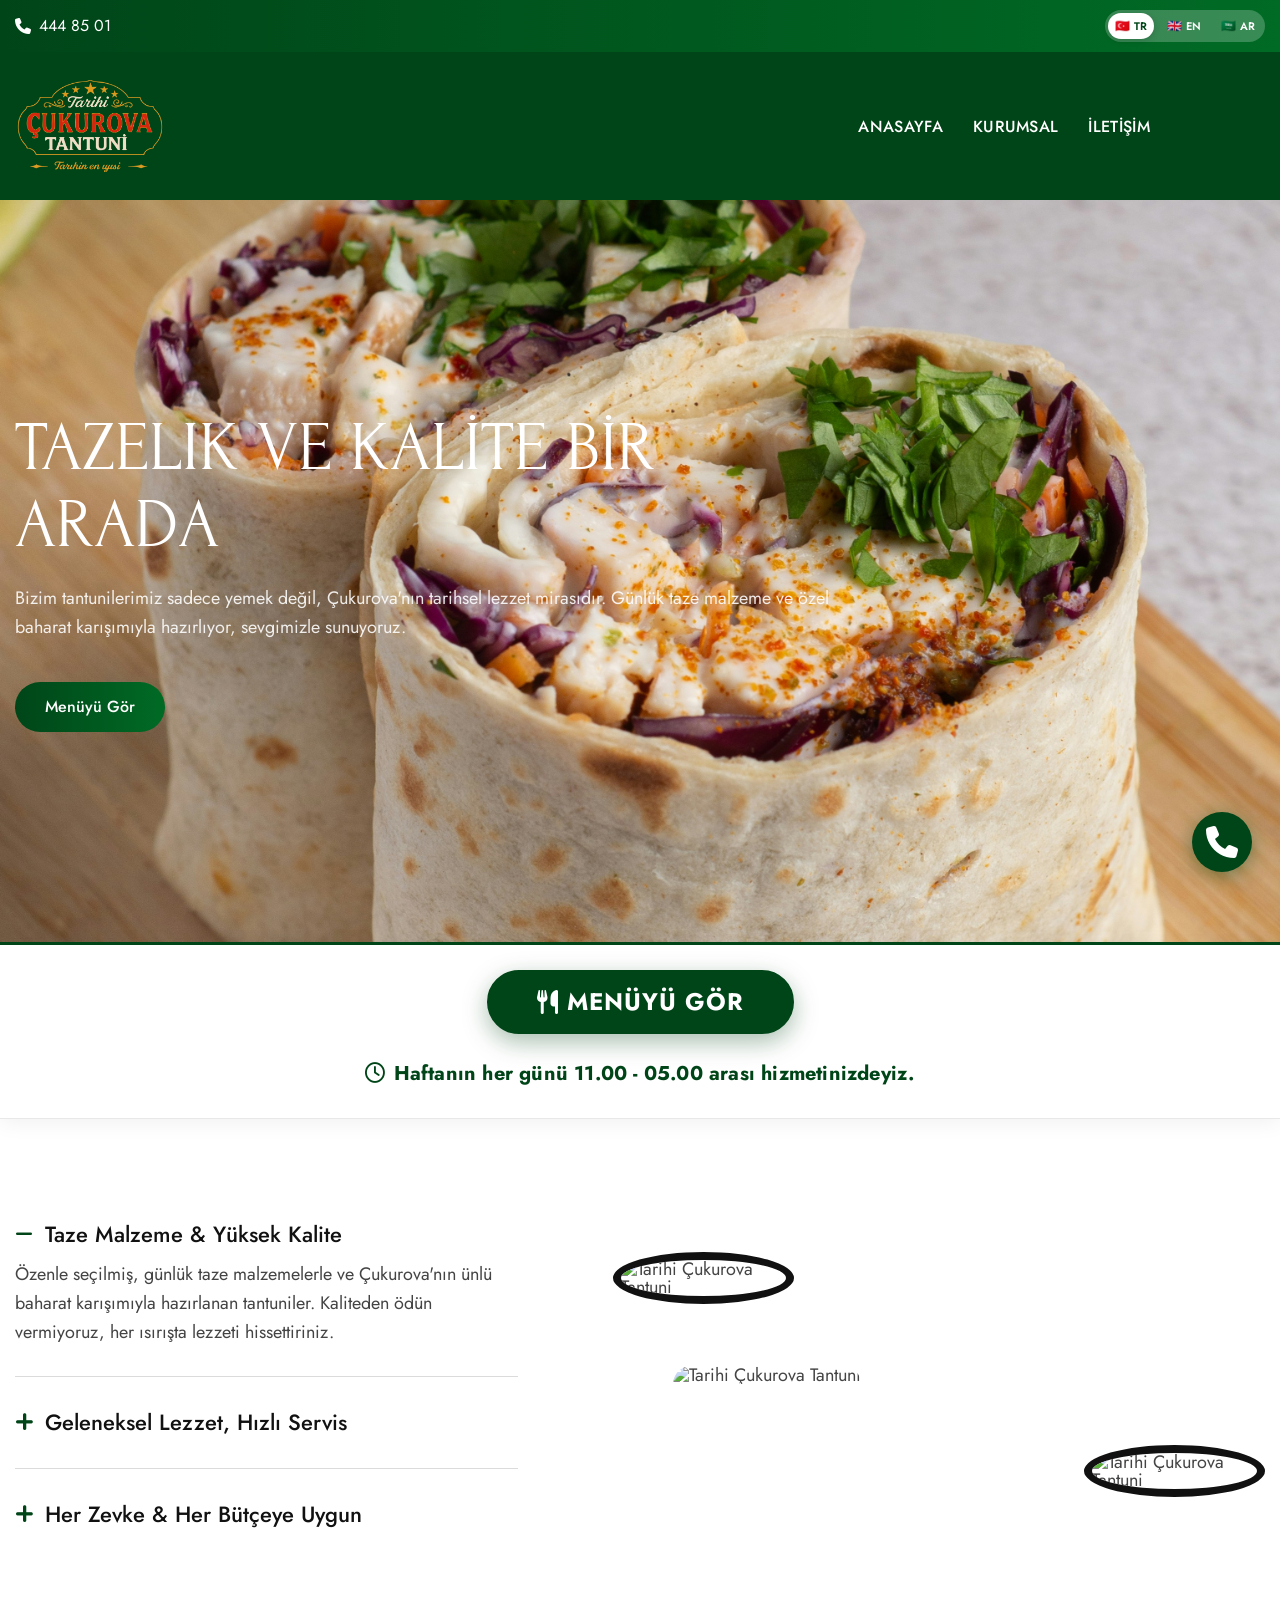
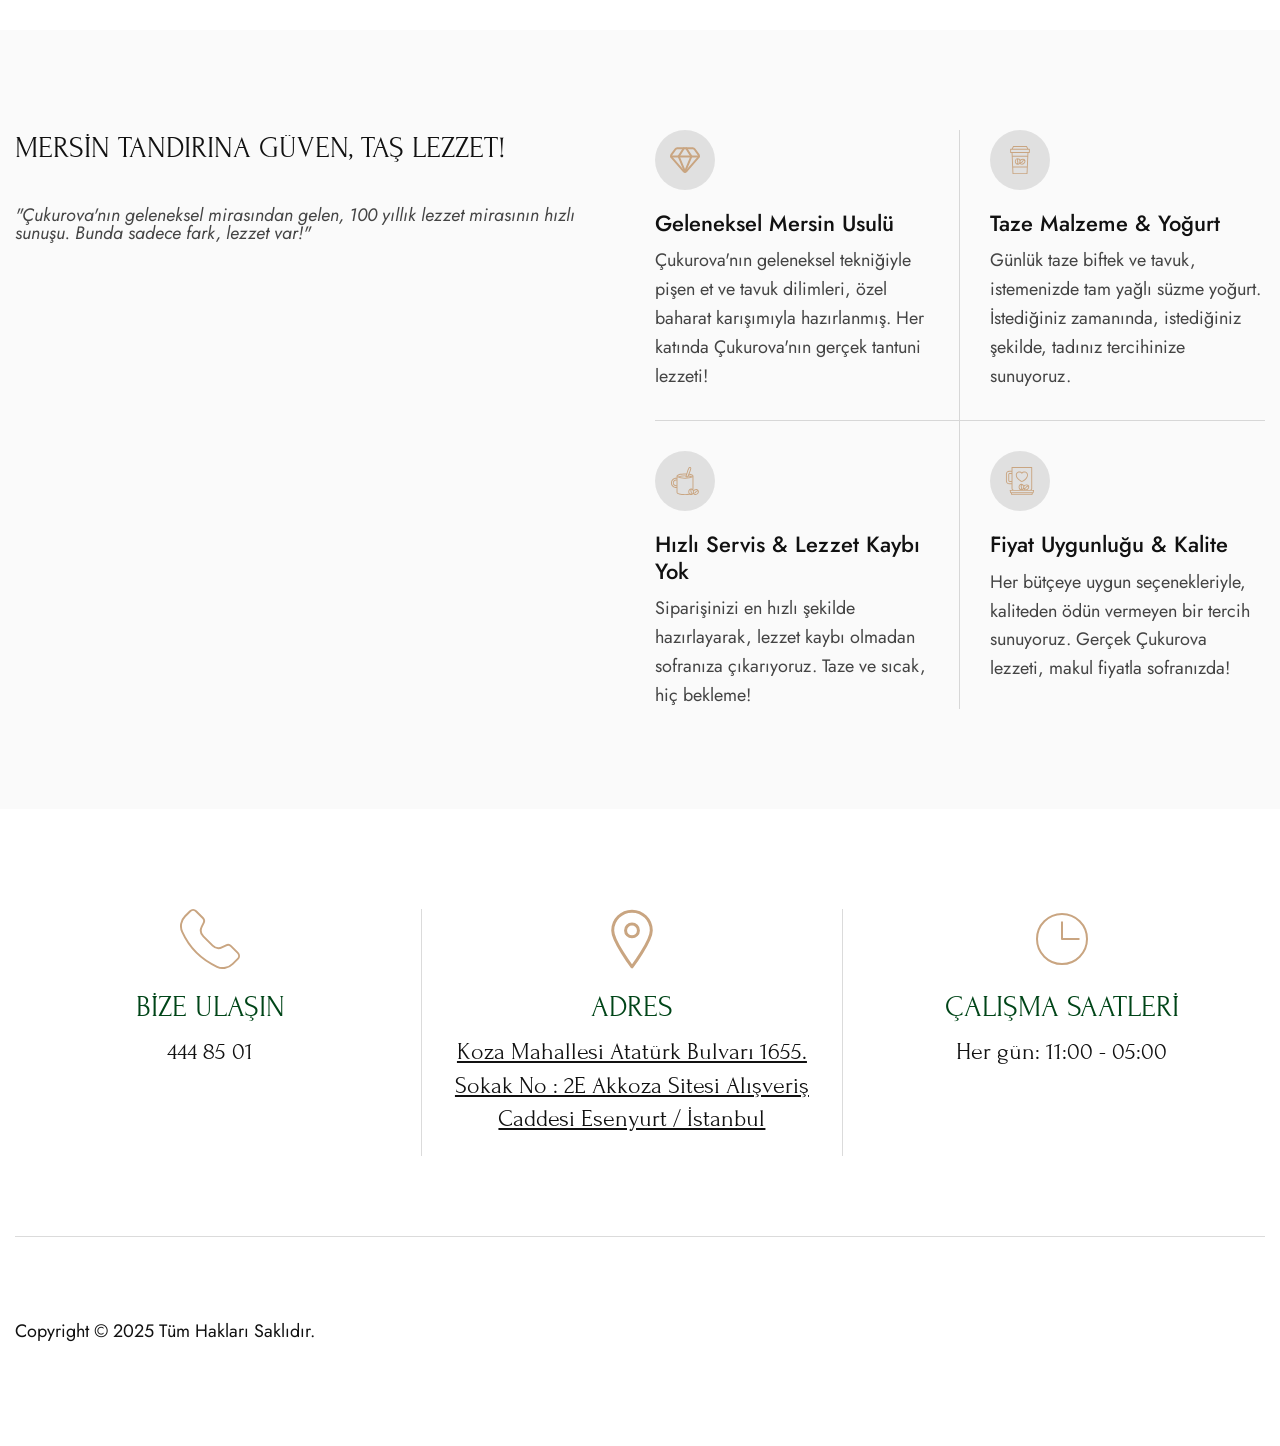
==== commit a7ca1a0d: "Duyuru alani yuksekligi duzeltildi, Ozerhisar ayran gorseli eklendi, autoHeight" ====
--- a/index.html
+++ b/index.html
@@ -1,4 +1,4 @@
-﻿﻿<!DOCTYPE html><html lang="tr"><head>
+﻿<!DOCTYPE html><html lang="tr"><head>
 	<!-- Meta -->
 	<meta charset="utf-8">
 	<meta http-equiv="X-UA-Compatible" content="IE=edge">
@@ -27,7 +27,7 @@
 	<!-- Animated Css -->
 	<link href="assets/frontend/css/animate_v%3D20260615.css" rel="stylesheet">
 	<!-- Main Custom Css -->
-	<link href="assets/frontend/css/custom_v=20260615.css?v=7" rel="stylesheet" media="screen">
+	<link href="assets/frontend/css/custom_v=20260615.css?v=8" rel="stylesheet" media="screen">
     
 	<script>
 		var base_url="https://cukurovatantuni.com/";
@@ -788,6 +788,7 @@
             slidesPerView: 1,
             speed: 800,
             loop: true,
+            autoHeight: true,
             autoplay: {
                 delay: 3500,
                 disableOnInteraction: false
--- a/assets/frontend/css/custom_v=20260615.css
+++ b/assets/frontend/css/custom_v=20260615.css
@@ -6423,24 +6423,26 @@
     max-width: 960px;
     margin: 0 auto;
     overflow: hidden;
-    height: 44px;
+    height: auto;
+    min-height: 48px;
 }
 
 .announcement-swiper {
     width: 100%;
-    height: 100%;
+    height: auto;
 }
 
 .announcement-text {
-    font-size: 22px;
+    font-size: 20px;
     font-weight: 700;
     color: #004518;
     margin: 0;
-    line-height: 44px;
+    padding: 10px 20px;
+    line-height: 1.4;
     text-align: center;
-    white-space: nowrap;
-    text-overflow: ellipsis;
-    overflow: hidden;
+    white-space: normal;
+    word-break: break-word;
+    overflow: visible;
     letter-spacing: 0.2px;
 }
 
@@ -6487,18 +6489,20 @@
         max-width: 360px;
     }
     .announcement-slider-wrapper {
-        height: 60px;
+        height: auto;
+        min-height: 70px;
     }
     .announcement-text {
-        font-size: 18px;
+        font-size: 16px;
         font-weight: 700;
         white-space: normal;
-        line-height: 1.35;
+        line-height: 1.5;
         display: flex;
         align-items: center;
         justify-content: center;
-        height: 100%;
+        min-height: 70px;
+        height: auto;
         color: #004518;
-        padding: 0 10px;
-    }
-}
+        padding: 10px 15px;
+    }
+}
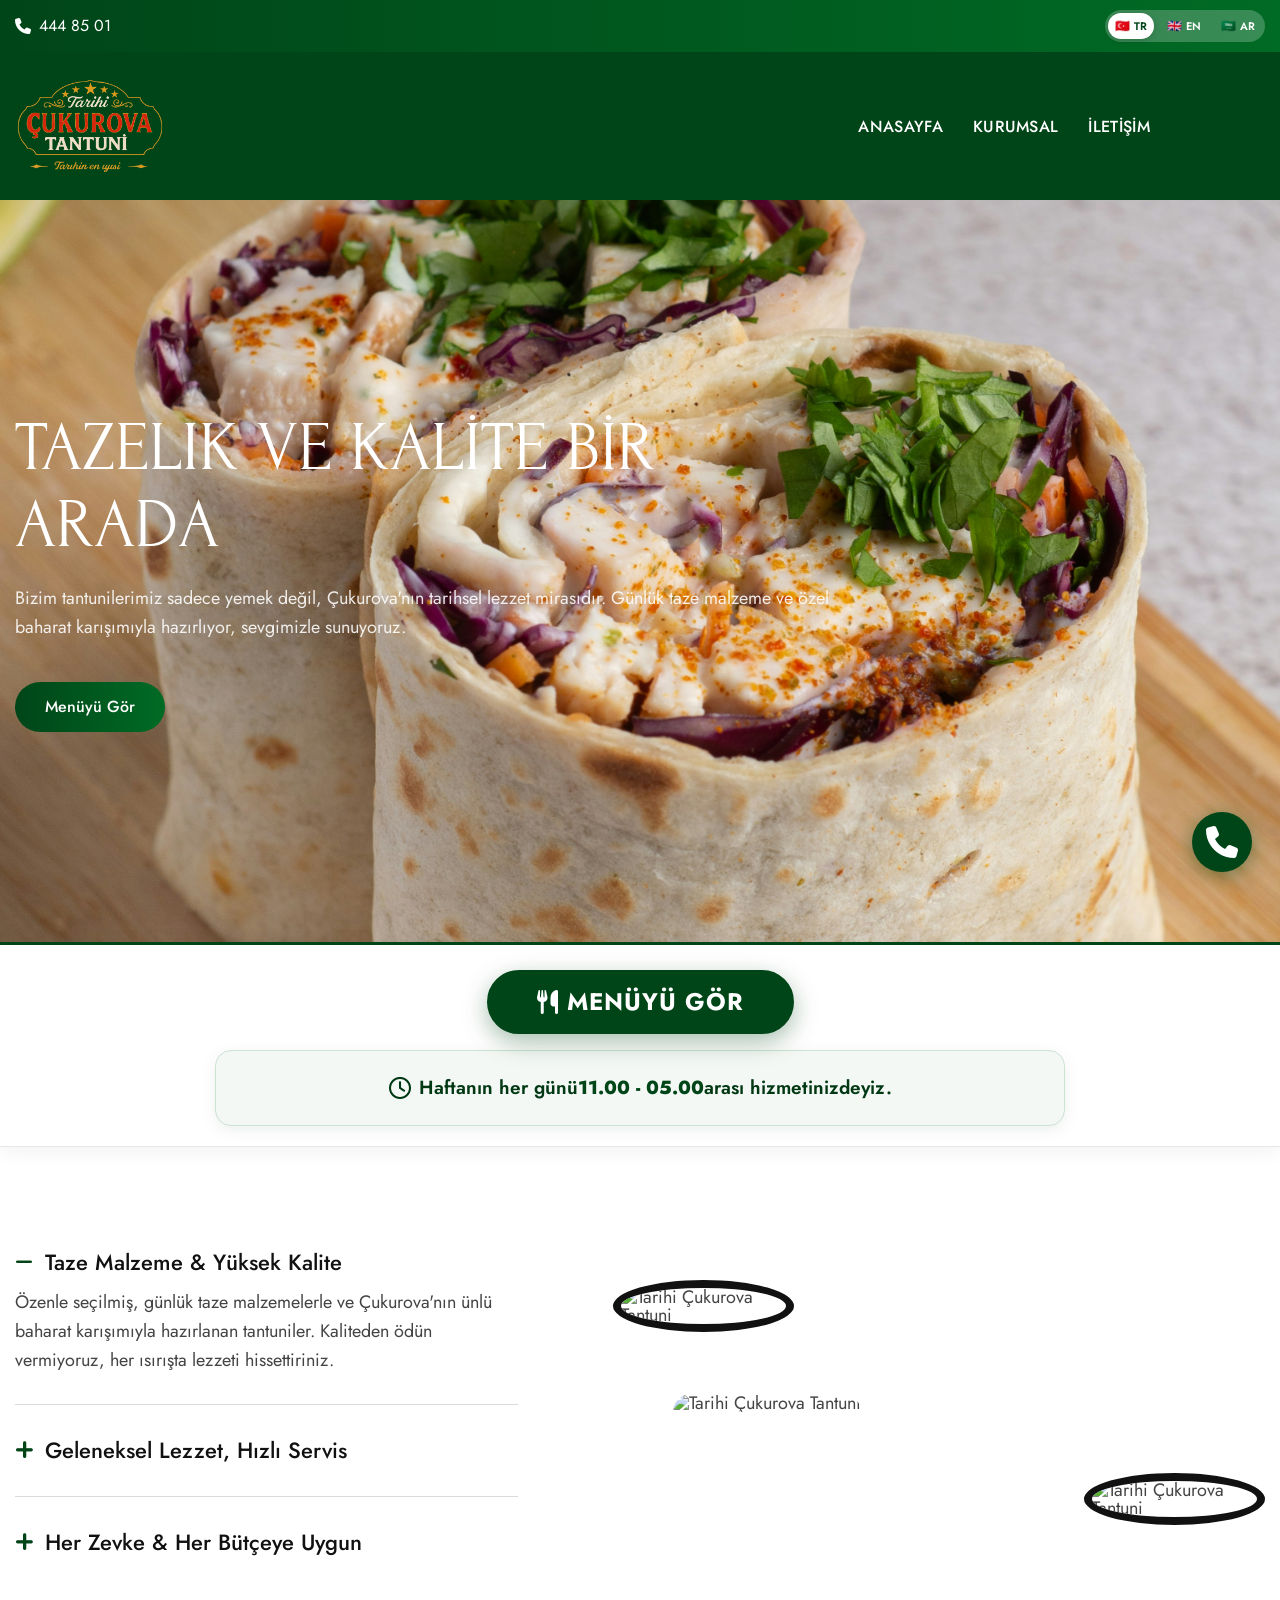
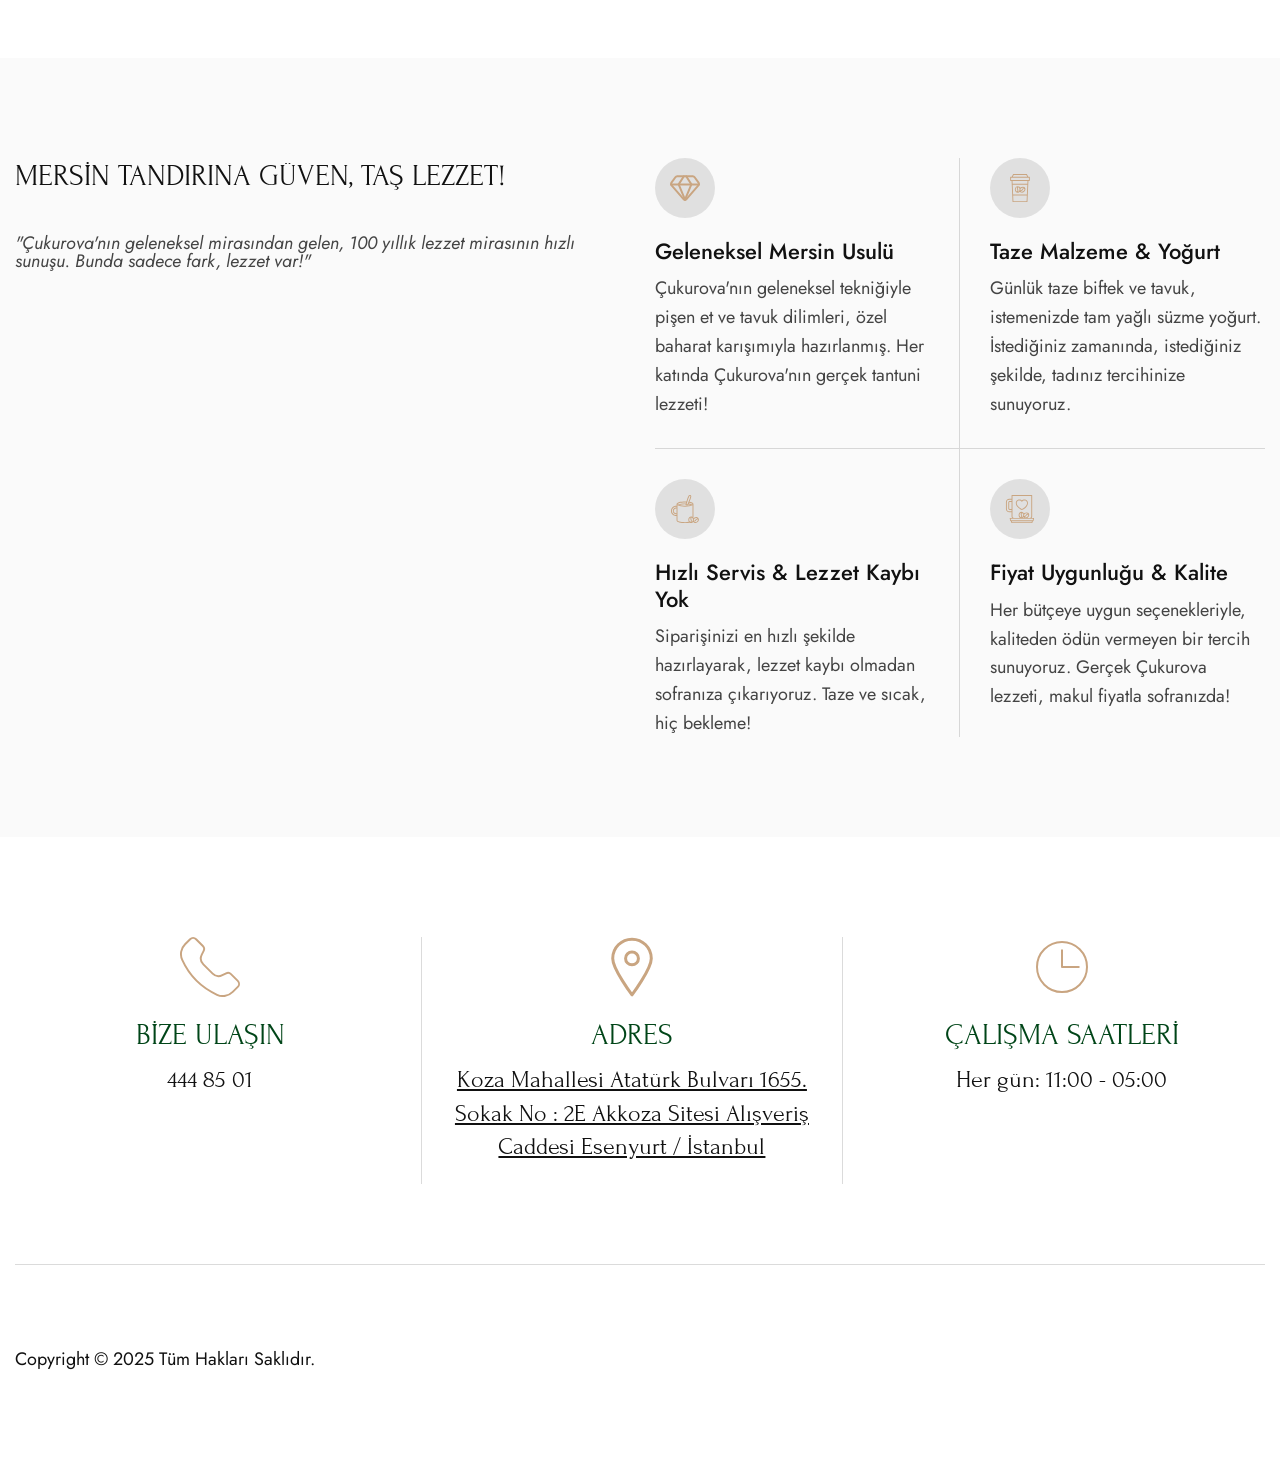
==== commit 17793d9f: "Ana sayfa duyuru karti tasarimi ve mobil okunabilirlik tamamen yenilendi" ====
--- a/index.html
+++ b/index.html
@@ -27,7 +27,7 @@
 	<!-- Animated Css -->
 	<link href="assets/frontend/css/animate_v%3D20260615.css" rel="stylesheet">
 	<!-- Main Custom Css -->
-	<link href="assets/frontend/css/custom_v=20260615.css?v=8" rel="stylesheet" media="screen">
+	<link href="assets/frontend/css/custom_v=20260615.css?v=9" rel="stylesheet" media="screen">
     
 	<script>
 		var base_url="https://cukurovatantuni.com/";
@@ -248,14 +248,15 @@
             <div class="announcement-slider-wrapper">
                 <div class="swiper announcement-swiper">
                     <div class="swiper-wrapper">
+                                                <div class="swiper-slide">
+                            <p class="announcement-text"><i class="fa-regular fa-clock me-2"></i>Haftanın her günü <strong>11.00 - 05.00</strong> arası hizmetinizdeyiz.</p>
+                        </div>
                         <div class="swiper-slide">
-                            <p class="announcement-text"><i class="fa-regular fa-clock me-2"></i>Haftanın her günü 11.00 - 05.00 arası hizmetinizdeyiz.</p>
+                            <p class="announcement-text"><i class="fa-brands fa-whatsapp me-2" style="color: #25D366;"></i><strong>Telefon & WhatsApp</strong> hattından verilen siparişlerde masa fiyatına <strong>komisyonsuz sipariş</strong> imkânı.</p>
                         </div>
                         <div class="swiper-slide">
-                            <p class="announcement-text"><i class="fa-brands fa-whatsapp me-2" style="color: #25D366;"></i>Telefon ve WhatsApp sipariş hattından verilen siparişlerde masa fiyatına komisyonsuz sipariş imkânı.</p>
-                        </div>
-                        <div class="swiper-slide">
-                            <p class="announcement-text"><i class="fa-solid fa-credit-card me-2" style="color: #004518;"></i>Multinet, Setcard, Metropol, Pluxee, Token Flex ve Ticket Restaurant yemek kartları geçerlidir.</p>
+                            <p class="announcement-text"><i class="fa-solid fa-credit-card me-2" style="color: #e0a927;"></i><strong>Multinet, Setcard, Metropol, Pluxee, Token Flex</strong> ve <strong>Ticket Restaurant</strong> yemek kartları geçerlidir.</p>
+                        </div>
                         </div>
                     </div>
                 </div>
--- a/assets/frontend/css/custom_v=20260615.css
+++ b/assets/frontend/css/custom_v=20260615.css
@@ -6420,11 +6420,15 @@
 }
 
 .announcement-slider-wrapper {
-    max-width: 960px;
+    max-width: 850px;
     margin: 0 auto;
-    overflow: hidden;
+    background: #f4f8f5;
+    border: 1px solid #cce3d4;
+    border-radius: 16px;
+    padding: 12px 20px;
+    box-shadow: 0 4px 15px rgba(0, 69, 24, 0.08);
     height: auto;
-    min-height: 48px;
+    min-height: 65px;
 }
 
 .announcement-swiper {
@@ -6433,17 +6437,27 @@
 }
 
 .announcement-text {
-    font-size: 20px;
-    font-weight: 700;
-    color: #004518;
+    font-size: 19px;
+    font-weight: 600;
+    color: #003813;
     margin: 0;
-    padding: 10px 20px;
-    line-height: 1.4;
+    line-height: 1.45;
     text-align: center;
     white-space: normal;
     word-break: break-word;
-    overflow: visible;
-    letter-spacing: 0.2px;
+    display: flex;
+    align-items: center;
+    justify-content: center;
+    min-height: 50px;
+}
+
+.announcement-text strong {
+    color: #004518;
+    font-weight: 800;
+}
+
+.announcement-text i {
+    font-size: 22px;
 }
 
 /* Mobile Fixes for Hero Whitespace and Font Sizes */
@@ -6459,7 +6473,6 @@
         margin: 0 !important;
         background-color: #002b0f !important;
     }
-    /* Override Swiper inline height styles on mobile */
     .hero.hero-slider-layout .swiper {
         height: auto !important;
     }
@@ -6489,20 +6502,21 @@
         max-width: 360px;
     }
     .announcement-slider-wrapper {
-        height: auto;
+        padding: 14px 14px;
+        min-height: 85px;
+        border-radius: 14px;
+    }
+    .announcement-text {
+        font-size: 17px;
+        line-height: 1.4;
         min-height: 70px;
-    }
-    .announcement-text {
-        font-size: 16px;
-        font-weight: 700;
-        white-space: normal;
-        line-height: 1.5;
-        display: flex;
-        align-items: center;
-        justify-content: center;
-        min-height: 70px;
-        height: auto;
-        color: #004518;
-        padding: 10px 15px;
-    }
-}
+        flex-direction: column;
+        gap: 6px;
+        padding: 0 5px;
+    }
+    .announcement-text i {
+        font-size: 24px;
+        margin-right: 0 !important;
+        margin-bottom: 2px;
+    }
+}
